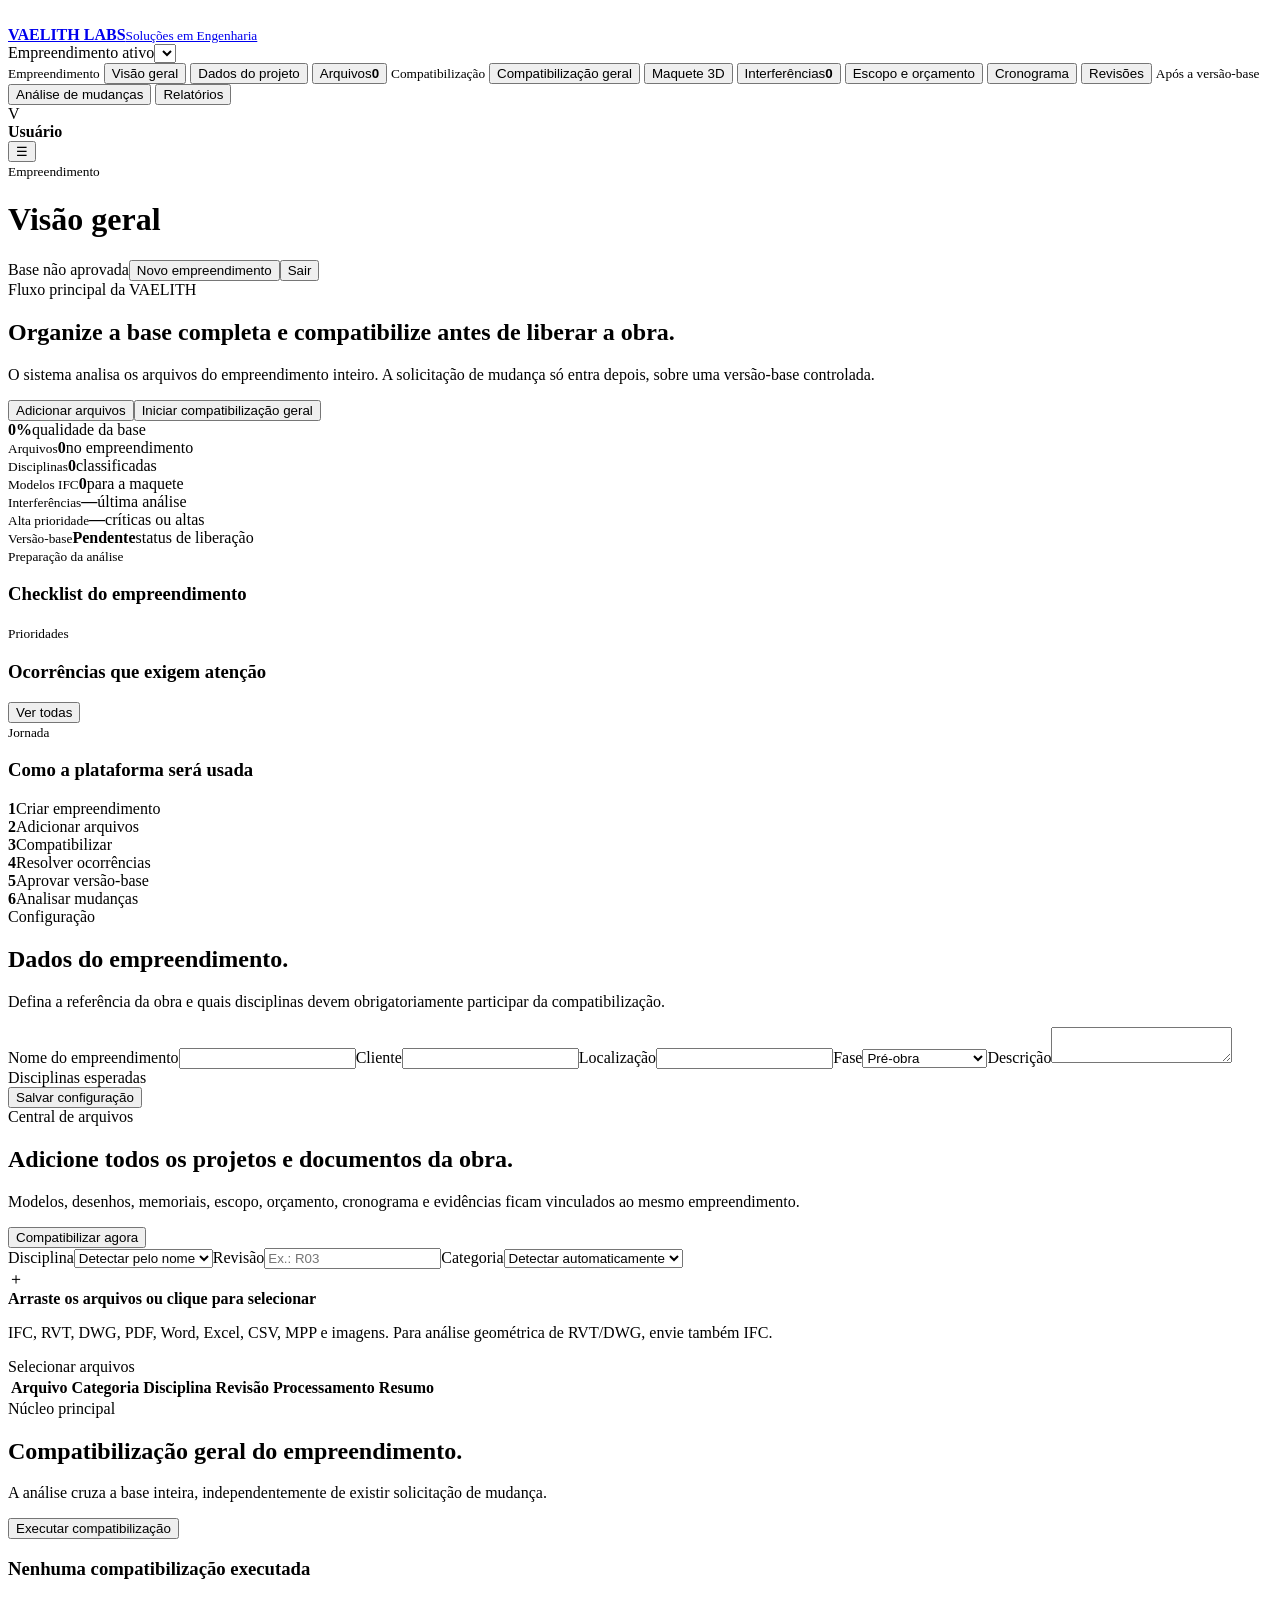
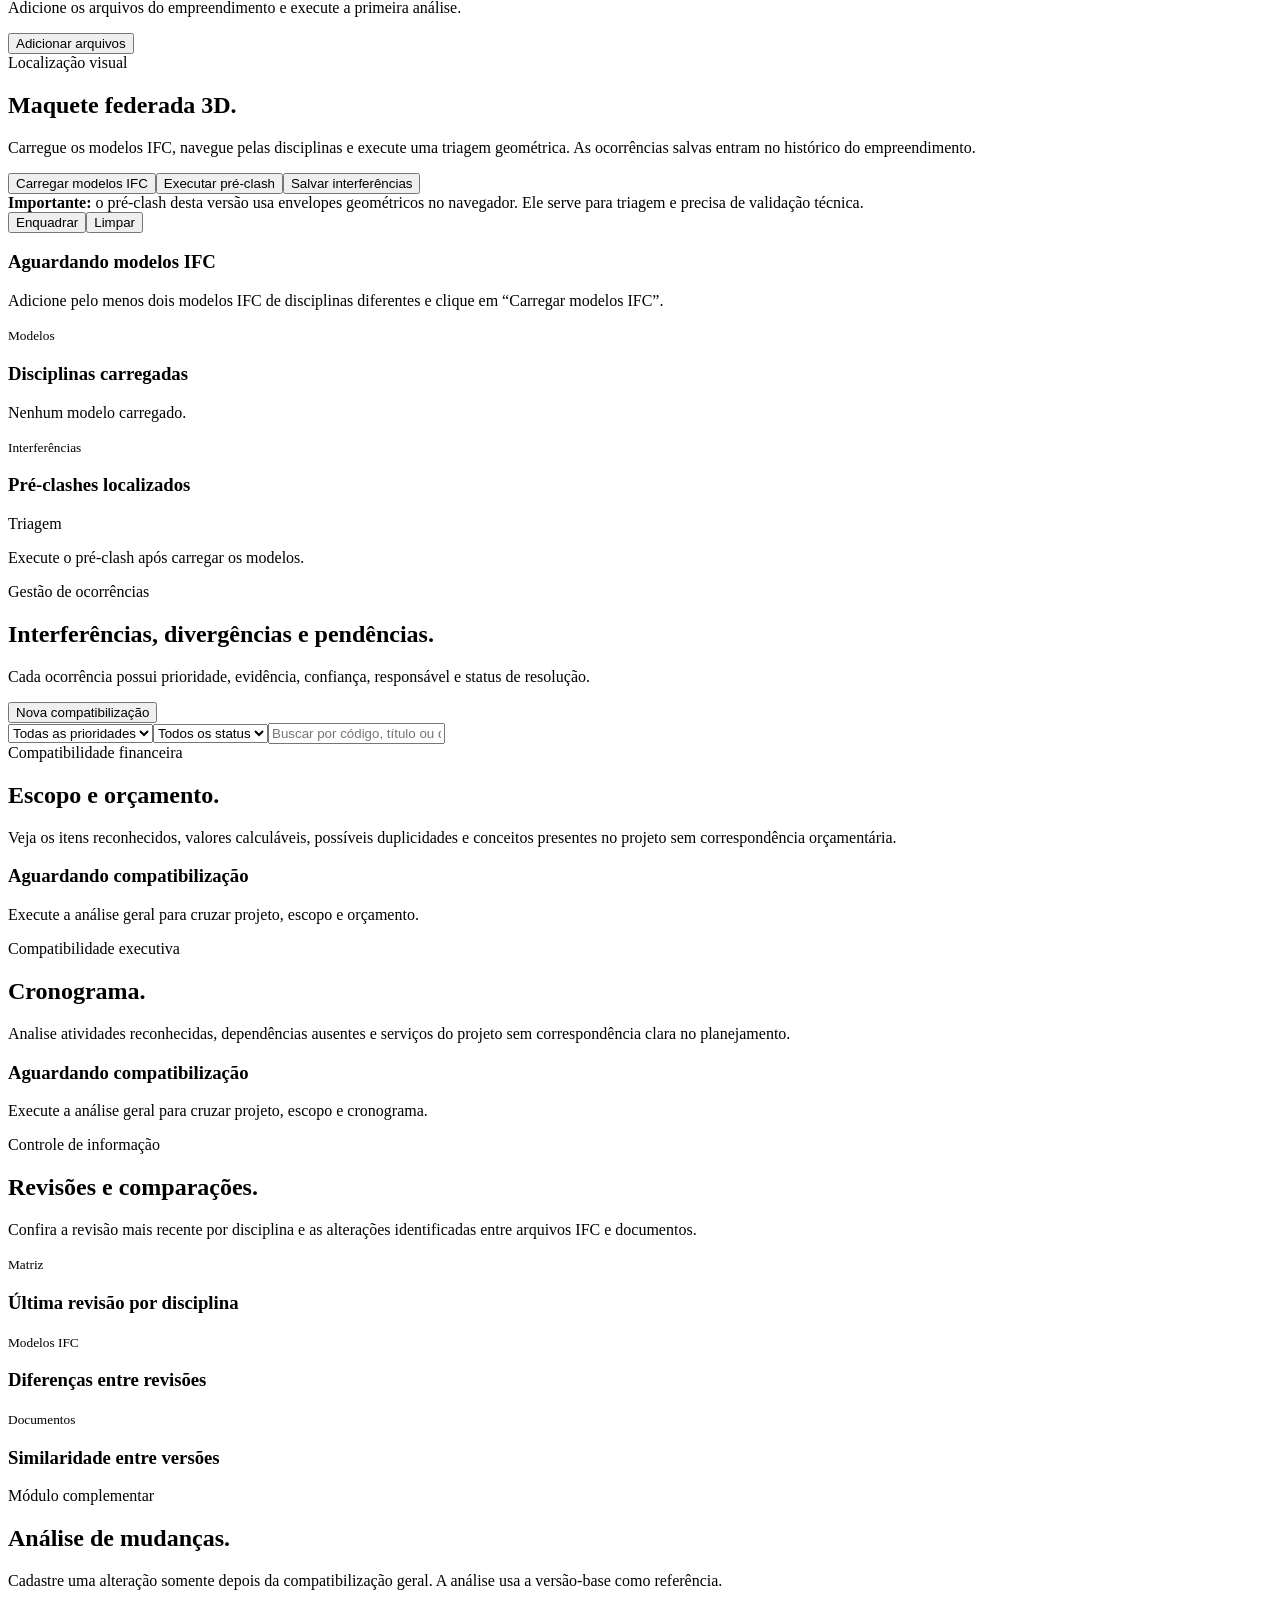
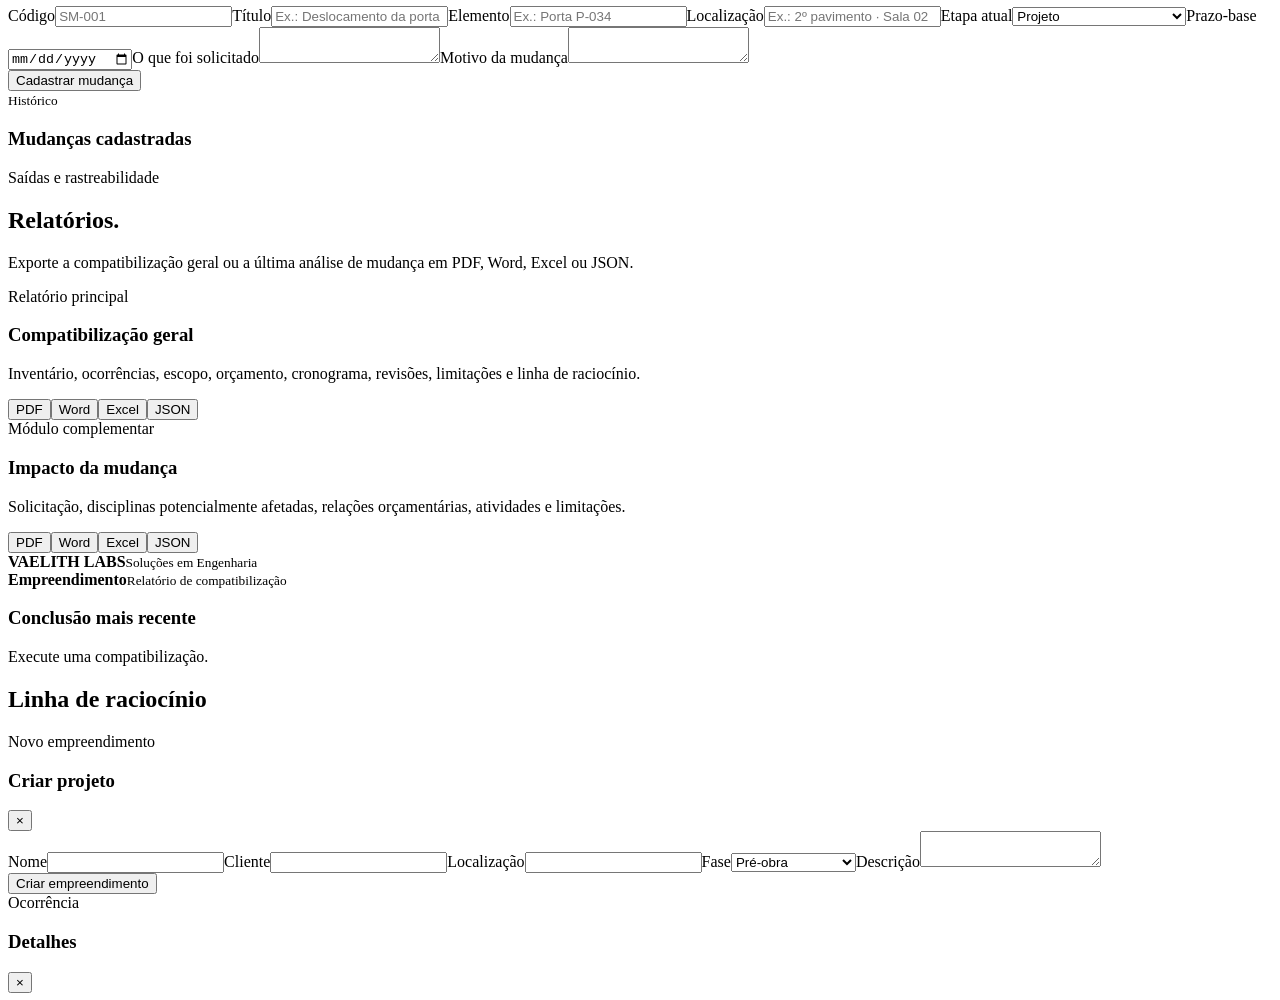
==== app.html @ cc39fa2b "Add files via upload" ====
<!doctype html>
<html lang="pt-BR">
<head>
  <meta charset="utf-8"><meta name="viewport" content="width=device-width,initial-scale=1">
  <title>Plataforma | VAELITH LABS</title>
  <link rel="stylesheet" href="/assets/styles.css">
  <script type="importmap">{"imports":{"three":"https://cdn.jsdelivr.net/npm/three@0.185.1/build/three.module.js"}}</script>
</head>
<body class="app-body">
<div class="app-shell">
  <aside class="sidebar">
    <a class="brand" href="/"><img src="/assets/vaelith-icon-white.png" alt=""><div><strong>VAELITH LABS</strong><small>Soluções em Engenharia</small></div></a>
    <div class="sidebar-project"><label>Empreendimento ativo</label><select id="projectSelect"></select></div>
    <nav class="app-nav" id="appNav">
      <small>Empreendimento</small>
      <button class="active" data-view="dashboard"><span>Visão geral</span></button>
      <button data-view="project"><span>Dados do projeto</span></button>
      <button data-view="files"><span>Arquivos</span><b id="navFilesCount">0</b></button>
      <small>Compatibilização</small>
      <button data-view="compatibility"><span>Compatibilização geral</span></button>
      <button data-view="viewer"><span>Maquete 3D</span></button>
      <button data-view="issues"><span>Interferências</span><b id="navIssuesCount">0</b></button>
      <button data-view="budget"><span>Escopo e orçamento</span></button>
      <button data-view="schedule"><span>Cronograma</span></button>
      <button data-view="revisions"><span>Revisões</span></button>
      <small>Após a versão-base</small>
      <button data-view="changes"><span>Análise de mudanças</span></button>
      <button data-view="reports"><span>Relatórios</span></button>
    </nav>
    <div class="sidebar-bottom"><div class="user-chip"><div class="user-avatar" id="userAvatar">V</div><div><strong id="userName">Usuário</strong><small id="userEmail"></small></div></div></div>
  </aside>

  <main class="app-main">
    <header class="app-topbar"><button class="mobile-menu" id="mobileMenu">☰</button><div><small id="topEyebrow">Empreendimento</small><h1 id="topTitle">Visão geral</h1></div><div class="top-actions"><span class="baseline-chip" id="baselineChip">Base não aprovada</span><button class="button button-ghost button-small" id="newProjectBtn">Novo empreendimento</button><button class="button button-ghost button-small" id="logoutBtn">Sair</button></div></header>

    <section class="view active" data-view-panel="dashboard">
      <div class="dashboard-hero">
        <div><span class="eyebrow">Fluxo principal da VAELITH</span><h2>Organize a base completa e compatibilize antes de liberar a obra.</h2><p>O sistema analisa os arquivos do empreendimento inteiro. A solicitação de mudança só entra depois, sobre uma versão-base controlada.</p><div class="view-actions"><button class="button button-ghost" data-go="files">Adicionar arquivos</button><button class="button button-accent" id="dashboardRunBtn">Iniciar compatibilização geral</button></div></div>
        <div class="readiness-ring"><div><strong id="readinessValue">0%</strong><span>qualidade da base</span></div></div>
      </div>
      <div class="kpi-grid six"><article class="kpi"><small>Arquivos</small><strong id="kpiFiles">0</strong><span>no empreendimento</span></article><article class="kpi"><small>Disciplinas</small><strong id="kpiDisciplines">0</strong><span>classificadas</span></article><article class="kpi"><small>Modelos IFC</small><strong id="kpiIfc">0</strong><span>para a maquete</span></article><article class="kpi"><small>Interferências</small><strong id="kpiIssues">—</strong><span>última análise</span></article><article class="kpi"><small>Alta prioridade</small><strong id="kpiHigh">—</strong><span>críticas ou altas</span></article><article class="kpi"><small>Versão-base</small><strong id="kpiBaseline">Pendente</strong><span>status de liberação</span></article></div>
      <div class="dashboard-grid"><article class="panel"><div class="panel-header"><div><small>Preparação da análise</small><h3>Checklist do empreendimento</h3></div></div><div id="readinessChecklist" class="onboarding"></div></article><article class="panel"><div class="panel-header"><div><small>Prioridades</small><h3>Ocorrências que exigem atenção</h3></div><button class="link-button" data-go="issues">Ver todas</button></div><div id="priorityIssues" class="alert-list"></div></article></div>
      <article class="panel process-panel"><div class="panel-header"><div><small>Jornada</small><h3>Como a plataforma será usada</h3></div></div><div class="process-track"><div class="done"><b>1</b><span>Criar empreendimento</span></div><div id="stepFiles"><b>2</b><span>Adicionar arquivos</span></div><div id="stepCompat"><b>3</b><span>Compatibilizar</span></div><div id="stepResolve"><b>4</b><span>Resolver ocorrências</span></div><div id="stepBaseline"><b>5</b><span>Aprovar versão-base</span></div><div><b>6</b><span>Analisar mudanças</span></div></div></article>
    </section>

    <section class="view" data-view-panel="project">
      <div class="view-header"><div><span class="eyebrow">Configuração</span><h2>Dados do empreendimento.</h2><p>Defina a referência da obra e quais disciplinas devem obrigatoriamente participar da compatibilização.</p></div></div>
      <form class="panel form-grid" id="projectSettingsForm">
        <label class="field"><span>Nome do empreendimento</span><input id="settingsName" required></label><label class="field"><span>Cliente</span><input id="settingsClient"></label><label class="field"><span>Localização</span><input id="settingsLocation"></label><label class="field"><span>Fase</span><select id="settingsPhase"><option>Concepção</option><option>Projeto básico</option><option>Projeto executivo</option><option selected>Pré-obra</option><option>Execução</option></select></label><label class="field wide"><span>Descrição</span><textarea id="settingsDescription"></textarea></label><div class="wide"><span class="field-label">Disciplinas esperadas</span><div class="discipline-checks" id="expectedDisciplines"></div></div><div class="wide form-actions"><button class="button button-accent" type="submit">Salvar configuração</button></div>
      </form>
    </section>

    <section class="view" data-view-panel="files">
      <div class="view-header"><div><span class="eyebrow">Central de arquivos</span><h2>Adicione todos os projetos e documentos da obra.</h2><p>Modelos, desenhos, memoriais, escopo, orçamento, cronograma e evidências ficam vinculados ao mesmo empreendimento.</p></div><div class="view-actions"><button class="button button-accent" id="filesRunBtn">Compatibilizar agora</button></div></div>
      <article class="panel upload-panel"><div class="upload-meta"><label class="field"><span>Disciplina</span><select id="uploadDiscipline"><option value="">Detectar pelo nome</option></select></label><label class="field"><span>Revisão</span><input id="uploadRevision" placeholder="Ex.: R03"></label><label class="field"><span>Categoria</span><select id="uploadCategory"><option value="">Detectar automaticamente</option><option>Modelo BIM</option><option>Desenho ou evidência</option><option>Escopo e memorial</option><option>Orçamento</option><option>Cronograma</option><option>Planilha técnica</option><option>Documento</option></select></label></div><label class="upload-zone" id="uploadZone"><input id="fileInput" type="file" multiple hidden accept=".ifc,.rvt,.dwg,.pdf,.doc,.docx,.xls,.xlsx,.xlsm,.csv,.mpp,.jpg,.jpeg,.png,.webp,.tif,.tiff,.json"><div class="upload-icon">＋</div><strong>Arraste os arquivos ou clique para selecionar</strong><p>IFC, RVT, DWG, PDF, Word, Excel, CSV, MPP e imagens. Para análise geométrica de RVT/DWG, envie também IFC.</p><span class="button button-accent">Selecionar arquivos</span></label><div class="viewer-status" id="uploadStatus"></div></article>
      <div class="file-summary" id="fileSummary"></div>
      <div class="file-table-wrap"><table class="data-table"><thead><tr><th>Arquivo</th><th>Categoria</th><th>Disciplina</th><th>Revisão</th><th>Processamento</th><th>Resumo</th><th></th></tr></thead><tbody id="fileRows"></tbody></table></div>
    </section>

    <section class="view" data-view-panel="compatibility">
      <div class="view-header"><div><span class="eyebrow">Núcleo principal</span><h2>Compatibilização geral do empreendimento.</h2><p>A análise cruza a base inteira, independentemente de existir solicitação de mudança.</p></div><div class="view-actions"><button class="button button-accent" id="runCompatibilityBtn">Executar compatibilização</button></div></div>
      <div id="compatibilityContent" class="analysis-empty"><h3>Nenhuma compatibilização executada</h3><p>Adicione os arquivos do empreendimento e execute a primeira análise.</p><button class="button button-accent" data-go="files">Adicionar arquivos</button></div>
    </section>

    <section class="view" data-view-panel="viewer">
      <div class="view-header"><div><span class="eyebrow">Localização visual</span><h2>Maquete federada 3D.</h2><p>Carregue os modelos IFC, navegue pelas disciplinas e execute uma triagem geométrica. As ocorrências salvas entram no histórico do empreendimento.</p></div><div class="view-actions"><button class="button button-ghost" id="loadIfcBtn">Carregar modelos IFC</button><button class="button button-accent" id="runClashBtn">Executar pré-clash</button><button class="button button-ghost" id="saveClashesBtn">Salvar interferências</button></div></div>
      <div class="viewer-note"><strong>Importante:</strong> o pré-clash desta versão usa envelopes geométricos no navegador. Ele serve para triagem e precisa de validação técnica.</div>
      <div class="viewer-layout"><div class="viewer-canvas" id="viewerCanvas"><div class="viewer-toolbar"><button id="fitViewBtn">Enquadrar</button><button id="resetViewBtn">Limpar</button></div><div class="viewer-placeholder" id="viewerPlaceholder"><div><h3>Aguardando modelos IFC</h3><p>Adicione pelo menos dois modelos IFC de disciplinas diferentes e clique em “Carregar modelos IFC”.</p></div></div></div><aside class="viewer-side"><article class="panel"><div class="panel-header"><div><small>Modelos</small><h3>Disciplinas carregadas</h3></div></div><div class="model-list" id="modelList"><p class="muted">Nenhum modelo carregado.</p></div><div class="viewer-status" id="viewerStatus"></div></article><article class="panel"><div class="panel-header"><div><small>Interferências</small><h3>Pré-clashes localizados</h3></div><span class="status warning">Triagem</span></div><div class="clash-list" id="clashList"><p class="muted">Execute o pré-clash após carregar os modelos.</p></div></article></aside></div>
    </section>

    <section class="view" data-view-panel="issues">
      <div class="view-header"><div><span class="eyebrow">Gestão de ocorrências</span><h2>Interferências, divergências e pendências.</h2><p>Cada ocorrência possui prioridade, evidência, confiança, responsável e status de resolução.</p></div><div class="view-actions"><button class="button button-accent" data-go="compatibility">Nova compatibilização</button></div></div>
      <article class="panel filters"><select id="issueSeverityFilter"><option value="">Todas as prioridades</option><option value="critical">Crítica</option><option value="high">Alta</option><option value="warning">Média</option><option value="info">Informativa</option></select><select id="issueStatusFilter"><option value="">Todos os status</option><option>Aberta</option><option>Em tratamento</option><option>Resolvida</option><option>Descartada</option></select><input id="issueSearch" placeholder="Buscar por código, título ou disciplina"></article>
      <div id="issuesTable"></div>
    </section>

    <section class="view" data-view-panel="budget"><div class="view-header"><div><span class="eyebrow">Compatibilidade financeira</span><h2>Escopo e orçamento.</h2><p>Veja os itens reconhecidos, valores calculáveis, possíveis duplicidades e conceitos presentes no projeto sem correspondência orçamentária.</p></div></div><div id="budgetContent" class="analysis-empty"><h3>Aguardando compatibilização</h3><p>Execute a análise geral para cruzar projeto, escopo e orçamento.</p></div></section>

    <section class="view" data-view-panel="schedule"><div class="view-header"><div><span class="eyebrow">Compatibilidade executiva</span><h2>Cronograma.</h2><p>Analise atividades reconhecidas, dependências ausentes e serviços do projeto sem correspondência clara no planejamento.</p></div></div><div id="scheduleContent" class="analysis-empty"><h3>Aguardando compatibilização</h3><p>Execute a análise geral para cruzar projeto, escopo e cronograma.</p></div></section>

    <section class="view" data-view-panel="revisions"><div class="view-header"><div><span class="eyebrow">Controle de informação</span><h2>Revisões e comparações.</h2><p>Confira a revisão mais recente por disciplina e as alterações identificadas entre arquivos IFC e documentos.</p></div></div><div class="analysis-grid"><article class="panel"><div class="panel-header"><div><small>Matriz</small><h3>Última revisão por disciplina</h3></div></div><div id="revisionMatrix"></div></article><article class="panel"><div class="panel-header"><div><small>Modelos IFC</small><h3>Diferenças entre revisões</h3></div></div><div id="ifcComparisons"></div></article><article class="panel"><div class="panel-header"><div><small>Documentos</small><h3>Similaridade entre versões</h3></div></div><div id="textComparisons"></div></article></div></section>

    <section class="view" data-view-panel="changes">
      <div class="view-header"><div><span class="eyebrow">Módulo complementar</span><h2>Análise de mudanças.</h2><p>Cadastre uma alteração somente depois da compatibilização geral. A análise usa a versão-base como referência.</p></div><div class="baseline-message" id="changeBaselineStatus"></div></div>
      <div class="change-layout"><form class="panel form-grid" id="changeForm"><label class="field"><span>Código</span><input id="changeCode" placeholder="SM-001"></label><label class="field"><span>Título</span><input id="changeTitle" required placeholder="Ex.: Deslocamento da porta da sala 02"></label><label class="field"><span>Elemento</span><input id="changeElement" placeholder="Ex.: Porta P-034"></label><label class="field"><span>Localização</span><input id="changeLocation" placeholder="Ex.: 2º pavimento · Sala 02"></label><label class="field"><span>Etapa atual</span><select id="changeStage"><option>Projeto</option><option>Contratação</option><option>Execução não iniciada</option><option>Execução em andamento</option><option>Serviço já executado</option></select></label><label class="field"><span>Prazo-base</span><input id="changeDeadline" type="date"></label><label class="field wide"><span>O que foi solicitado</span><textarea id="changeRequest" required></textarea></label><label class="field wide"><span>Motivo da mudança</span><textarea id="changeReason"></textarea></label><div class="wide form-actions"><button class="button button-accent" type="submit">Cadastrar mudança</button></div></form><article class="panel"><div class="panel-header"><div><small>Histórico</small><h3>Mudanças cadastradas</h3></div></div><div id="changeList" class="change-list"></div></article></div>
      <div id="changeAnalysisContent"></div>
    </section>

    <section class="view" data-view-panel="reports"><div class="view-header"><div><span class="eyebrow">Saídas e rastreabilidade</span><h2>Relatórios.</h2><p>Exporte a compatibilização geral ou a última análise de mudança em PDF, Word, Excel ou JSON.</p></div></div><div class="report-cards"><article class="panel"><span class="eyebrow">Relatório principal</span><h3>Compatibilização geral</h3><p>Inventário, ocorrências, escopo, orçamento, cronograma, revisões, limitações e linha de raciocínio.</p><div class="export-row"><button data-export-mode="compatibility" data-export="pdf" class="button button-accent">PDF</button><button data-export-mode="compatibility" data-export="docx" class="button button-ghost">Word</button><button data-export-mode="compatibility" data-export="xlsx" class="button button-ghost">Excel</button><button data-export-mode="compatibility" data-export="json" class="button button-ghost">JSON</button></div></article><article class="panel"><span class="eyebrow">Módulo complementar</span><h3>Impacto da mudança</h3><p>Solicitação, disciplinas potencialmente afetadas, relações orçamentárias, atividades e limitações.</p><div class="export-row"><button data-export-mode="change" data-export="pdf" class="button button-accent">PDF</button><button data-export-mode="change" data-export="docx" class="button button-ghost">Word</button><button data-export-mode="change" data-export="xlsx" class="button button-ghost">Excel</button><button data-export-mode="change" data-export="json" class="button button-ghost">JSON</button></div></article></div><article class="report-sheet"><div class="report-brand"><div><strong>VAELITH LABS</strong><small>Soluções em Engenharia</small></div><div><strong id="reportProject">Empreendimento</strong><small>Relatório de compatibilização</small></div></div><h1>Conclusão mais recente</h1><p id="reportConclusion">Execute uma compatibilização.</p><h2>Linha de raciocínio</h2><div id="reportTrace"></div></article></section>
  </main>
</div>

<div class="modal-backdrop hidden" id="projectModal"><div class="modal large"><div class="modal-header"><div><span class="eyebrow">Novo empreendimento</span><h3>Criar projeto</h3></div><button class="modal-close" data-close-modal>×</button></div><form id="projectForm" class="form-grid"><label class="field"><span>Nome</span><input id="projectName" required></label><label class="field"><span>Cliente</span><input id="projectClient"></label><label class="field"><span>Localização</span><input id="projectLocation"></label><label class="field"><span>Fase</span><select id="projectPhase"><option>Concepção</option><option>Projeto básico</option><option>Projeto executivo</option><option selected>Pré-obra</option><option>Execução</option></select></label><label class="field wide"><span>Descrição</span><textarea id="projectDescription"></textarea></label><div class="wide form-actions"><button class="button button-accent" type="submit">Criar empreendimento</button></div></form></div></div>

<div class="modal-backdrop hidden" id="issueModal"><div class="modal large"><div class="modal-header"><div><span class="eyebrow" id="issueModalCode">Ocorrência</span><h3 id="issueModalTitle">Detalhes</h3></div><button class="modal-close" data-close-issue>×</button></div><div id="issueModalBody"></div></div></div>
<div class="toast hidden" id="toast"></div>
<script src="/assets/app.js"></script><script type="module" src="/assets/ifc-viewer.js"></script>
</body></html>
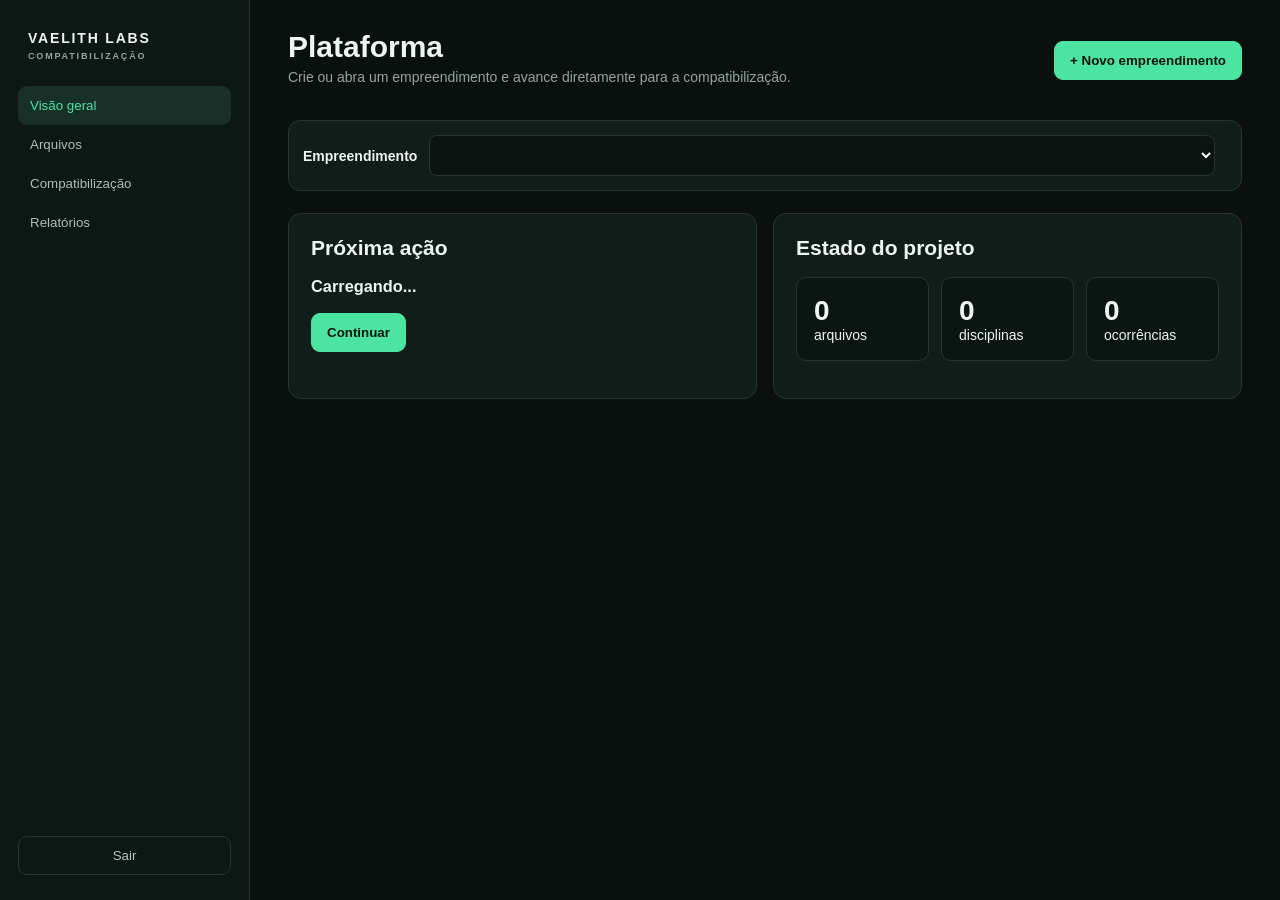
==== commit 5807b5a6: "feat: publish VAELITH v6 production beta" ====
--- a/app.html
+++ b/app.html
@@ -1,98 +1,15 @@
-<!doctype html>
-<html lang="pt-BR">
-<head>
-  <meta charset="utf-8"><meta name="viewport" content="width=device-width,initial-scale=1">
-  <title>Plataforma | VAELITH LABS</title>
-  <link rel="stylesheet" href="/assets/styles.css">
-  <script type="importmap">{"imports":{"three":"https://cdn.jsdelivr.net/npm/three@0.185.1/build/three.module.js"}}</script>
-</head>
-<body class="app-body">
-<div class="app-shell">
-  <aside class="sidebar">
-    <a class="brand" href="/"><img src="/assets/vaelith-icon-white.png" alt=""><div><strong>VAELITH LABS</strong><small>Soluções em Engenharia</small></div></a>
-    <div class="sidebar-project"><label>Empreendimento ativo</label><select id="projectSelect"></select></div>
-    <nav class="app-nav" id="appNav">
-      <small>Empreendimento</small>
-      <button class="active" data-view="dashboard"><span>Visão geral</span></button>
-      <button data-view="project"><span>Dados do projeto</span></button>
-      <button data-view="files"><span>Arquivos</span><b id="navFilesCount">0</b></button>
-      <small>Compatibilização</small>
-      <button data-view="compatibility"><span>Compatibilização geral</span></button>
-      <button data-view="viewer"><span>Maquete 3D</span></button>
-      <button data-view="issues"><span>Interferências</span><b id="navIssuesCount">0</b></button>
-      <button data-view="budget"><span>Escopo e orçamento</span></button>
-      <button data-view="schedule"><span>Cronograma</span></button>
-      <button data-view="revisions"><span>Revisões</span></button>
-      <small>Após a versão-base</small>
-      <button data-view="changes"><span>Análise de mudanças</span></button>
-      <button data-view="reports"><span>Relatórios</span></button>
-    </nav>
-    <div class="sidebar-bottom"><div class="user-chip"><div class="user-avatar" id="userAvatar">V</div><div><strong id="userName">Usuário</strong><small id="userEmail"></small></div></div></div>
-  </aside>
-
-  <main class="app-main">
-    <header class="app-topbar"><button class="mobile-menu" id="mobileMenu">☰</button><div><small id="topEyebrow">Empreendimento</small><h1 id="topTitle">Visão geral</h1></div><div class="top-actions"><span class="baseline-chip" id="baselineChip">Base não aprovada</span><button class="button button-ghost button-small" id="newProjectBtn">Novo empreendimento</button><button class="button button-ghost button-small" id="logoutBtn">Sair</button></div></header>
-
-    <section class="view active" data-view-panel="dashboard">
-      <div class="dashboard-hero">
-        <div><span class="eyebrow">Fluxo principal da VAELITH</span><h2>Organize a base completa e compatibilize antes de liberar a obra.</h2><p>O sistema analisa os arquivos do empreendimento inteiro. A solicitação de mudança só entra depois, sobre uma versão-base controlada.</p><div class="view-actions"><button class="button button-ghost" data-go="files">Adicionar arquivos</button><button class="button button-accent" id="dashboardRunBtn">Iniciar compatibilização geral</button></div></div>
-        <div class="readiness-ring"><div><strong id="readinessValue">0%</strong><span>qualidade da base</span></div></div>
-      </div>
-      <div class="kpi-grid six"><article class="kpi"><small>Arquivos</small><strong id="kpiFiles">0</strong><span>no empreendimento</span></article><article class="kpi"><small>Disciplinas</small><strong id="kpiDisciplines">0</strong><span>classificadas</span></article><article class="kpi"><small>Modelos IFC</small><strong id="kpiIfc">0</strong><span>para a maquete</span></article><article class="kpi"><small>Interferências</small><strong id="kpiIssues">—</strong><span>última análise</span></article><article class="kpi"><small>Alta prioridade</small><strong id="kpiHigh">—</strong><span>críticas ou altas</span></article><article class="kpi"><small>Versão-base</small><strong id="kpiBaseline">Pendente</strong><span>status de liberação</span></article></div>
-      <div class="dashboard-grid"><article class="panel"><div class="panel-header"><div><small>Preparação da análise</small><h3>Checklist do empreendimento</h3></div></div><div id="readinessChecklist" class="onboarding"></div></article><article class="panel"><div class="panel-header"><div><small>Prioridades</small><h3>Ocorrências que exigem atenção</h3></div><button class="link-button" data-go="issues">Ver todas</button></div><div id="priorityIssues" class="alert-list"></div></article></div>
-      <article class="panel process-panel"><div class="panel-header"><div><small>Jornada</small><h3>Como a plataforma será usada</h3></div></div><div class="process-track"><div class="done"><b>1</b><span>Criar empreendimento</span></div><div id="stepFiles"><b>2</b><span>Adicionar arquivos</span></div><div id="stepCompat"><b>3</b><span>Compatibilizar</span></div><div id="stepResolve"><b>4</b><span>Resolver ocorrências</span></div><div id="stepBaseline"><b>5</b><span>Aprovar versão-base</span></div><div><b>6</b><span>Analisar mudanças</span></div></div></article>
-    </section>
-
-    <section class="view" data-view-panel="project">
-      <div class="view-header"><div><span class="eyebrow">Configuração</span><h2>Dados do empreendimento.</h2><p>Defina a referência da obra e quais disciplinas devem obrigatoriamente participar da compatibilização.</p></div></div>
-      <form class="panel form-grid" id="projectSettingsForm">
-        <label class="field"><span>Nome do empreendimento</span><input id="settingsName" required></label><label class="field"><span>Cliente</span><input id="settingsClient"></label><label class="field"><span>Localização</span><input id="settingsLocation"></label><label class="field"><span>Fase</span><select id="settingsPhase"><option>Concepção</option><option>Projeto básico</option><option>Projeto executivo</option><option selected>Pré-obra</option><option>Execução</option></select></label><label class="field wide"><span>Descrição</span><textarea id="settingsDescription"></textarea></label><div class="wide"><span class="field-label">Disciplinas esperadas</span><div class="discipline-checks" id="expectedDisciplines"></div></div><div class="wide form-actions"><button class="button button-accent" type="submit">Salvar configuração</button></div>
-      </form>
-    </section>
-
-    <section class="view" data-view-panel="files">
-      <div class="view-header"><div><span class="eyebrow">Central de arquivos</span><h2>Adicione todos os projetos e documentos da obra.</h2><p>Modelos, desenhos, memoriais, escopo, orçamento, cronograma e evidências ficam vinculados ao mesmo empreendimento.</p></div><div class="view-actions"><button class="button button-accent" id="filesRunBtn">Compatibilizar agora</button></div></div>
-      <article class="panel upload-panel"><div class="upload-meta"><label class="field"><span>Disciplina</span><select id="uploadDiscipline"><option value="">Detectar pelo nome</option></select></label><label class="field"><span>Revisão</span><input id="uploadRevision" placeholder="Ex.: R03"></label><label class="field"><span>Categoria</span><select id="uploadCategory"><option value="">Detectar automaticamente</option><option>Modelo BIM</option><option>Desenho ou evidência</option><option>Escopo e memorial</option><option>Orçamento</option><option>Cronograma</option><option>Planilha técnica</option><option>Documento</option></select></label></div><label class="upload-zone" id="uploadZone"><input id="fileInput" type="file" multiple hidden accept=".ifc,.rvt,.dwg,.pdf,.doc,.docx,.xls,.xlsx,.xlsm,.csv,.mpp,.jpg,.jpeg,.png,.webp,.tif,.tiff,.json"><div class="upload-icon">＋</div><strong>Arraste os arquivos ou clique para selecionar</strong><p>IFC, RVT, DWG, PDF, Word, Excel, CSV, MPP e imagens. Para análise geométrica de RVT/DWG, envie também IFC.</p><span class="button button-accent">Selecionar arquivos</span></label><div class="viewer-status" id="uploadStatus"></div></article>
-      <div class="file-summary" id="fileSummary"></div>
-      <div class="file-table-wrap"><table class="data-table"><thead><tr><th>Arquivo</th><th>Categoria</th><th>Disciplina</th><th>Revisão</th><th>Processamento</th><th>Resumo</th><th></th></tr></thead><tbody id="fileRows"></tbody></table></div>
-    </section>
-
-    <section class="view" data-view-panel="compatibility">
-      <div class="view-header"><div><span class="eyebrow">Núcleo principal</span><h2>Compatibilização geral do empreendimento.</h2><p>A análise cruza a base inteira, independentemente de existir solicitação de mudança.</p></div><div class="view-actions"><button class="button button-accent" id="runCompatibilityBtn">Executar compatibilização</button></div></div>
-      <div id="compatibilityContent" class="analysis-empty"><h3>Nenhuma compatibilização executada</h3><p>Adicione os arquivos do empreendimento e execute a primeira análise.</p><button class="button button-accent" data-go="files">Adicionar arquivos</button></div>
-    </section>
-
-    <section class="view" data-view-panel="viewer">
-      <div class="view-header"><div><span class="eyebrow">Localização visual</span><h2>Maquete federada 3D.</h2><p>Carregue os modelos IFC, navegue pelas disciplinas e execute uma triagem geométrica. As ocorrências salvas entram no histórico do empreendimento.</p></div><div class="view-actions"><button class="button button-ghost" id="loadIfcBtn">Carregar modelos IFC</button><button class="button button-accent" id="runClashBtn">Executar pré-clash</button><button class="button button-ghost" id="saveClashesBtn">Salvar interferências</button></div></div>
-      <div class="viewer-note"><strong>Importante:</strong> o pré-clash desta versão usa envelopes geométricos no navegador. Ele serve para triagem e precisa de validação técnica.</div>
-      <div class="viewer-layout"><div class="viewer-canvas" id="viewerCanvas"><div class="viewer-toolbar"><button id="fitViewBtn">Enquadrar</button><button id="resetViewBtn">Limpar</button></div><div class="viewer-placeholder" id="viewerPlaceholder"><div><h3>Aguardando modelos IFC</h3><p>Adicione pelo menos dois modelos IFC de disciplinas diferentes e clique em “Carregar modelos IFC”.</p></div></div></div><aside class="viewer-side"><article class="panel"><div class="panel-header"><div><small>Modelos</small><h3>Disciplinas carregadas</h3></div></div><div class="model-list" id="modelList"><p class="muted">Nenhum modelo carregado.</p></div><div class="viewer-status" id="viewerStatus"></div></article><article class="panel"><div class="panel-header"><div><small>Interferências</small><h3>Pré-clashes localizados</h3></div><span class="status warning">Triagem</span></div><div class="clash-list" id="clashList"><p class="muted">Execute o pré-clash após carregar os modelos.</p></div></article></aside></div>
-    </section>
-
-    <section class="view" data-view-panel="issues">
-      <div class="view-header"><div><span class="eyebrow">Gestão de ocorrências</span><h2>Interferências, divergências e pendências.</h2><p>Cada ocorrência possui prioridade, evidência, confiança, responsável e status de resolução.</p></div><div class="view-actions"><button class="button button-accent" data-go="compatibility">Nova compatibilização</button></div></div>
-      <article class="panel filters"><select id="issueSeverityFilter"><option value="">Todas as prioridades</option><option value="critical">Crítica</option><option value="high">Alta</option><option value="warning">Média</option><option value="info">Informativa</option></select><select id="issueStatusFilter"><option value="">Todos os status</option><option>Aberta</option><option>Em tratamento</option><option>Resolvida</option><option>Descartada</option></select><input id="issueSearch" placeholder="Buscar por código, título ou disciplina"></article>
-      <div id="issuesTable"></div>
-    </section>
-
-    <section class="view" data-view-panel="budget"><div class="view-header"><div><span class="eyebrow">Compatibilidade financeira</span><h2>Escopo e orçamento.</h2><p>Veja os itens reconhecidos, valores calculáveis, possíveis duplicidades e conceitos presentes no projeto sem correspondência orçamentária.</p></div></div><div id="budgetContent" class="analysis-empty"><h3>Aguardando compatibilização</h3><p>Execute a análise geral para cruzar projeto, escopo e orçamento.</p></div></section>
-
-    <section class="view" data-view-panel="schedule"><div class="view-header"><div><span class="eyebrow">Compatibilidade executiva</span><h2>Cronograma.</h2><p>Analise atividades reconhecidas, dependências ausentes e serviços do projeto sem correspondência clara no planejamento.</p></div></div><div id="scheduleContent" class="analysis-empty"><h3>Aguardando compatibilização</h3><p>Execute a análise geral para cruzar projeto, escopo e cronograma.</p></div></section>
-
-    <section class="view" data-view-panel="revisions"><div class="view-header"><div><span class="eyebrow">Controle de informação</span><h2>Revisões e comparações.</h2><p>Confira a revisão mais recente por disciplina e as alterações identificadas entre arquivos IFC e documentos.</p></div></div><div class="analysis-grid"><article class="panel"><div class="panel-header"><div><small>Matriz</small><h3>Última revisão por disciplina</h3></div></div><div id="revisionMatrix"></div></article><article class="panel"><div class="panel-header"><div><small>Modelos IFC</small><h3>Diferenças entre revisões</h3></div></div><div id="ifcComparisons"></div></article><article class="panel"><div class="panel-header"><div><small>Documentos</small><h3>Similaridade entre versões</h3></div></div><div id="textComparisons"></div></article></div></section>
-
-    <section class="view" data-view-panel="changes">
-      <div class="view-header"><div><span class="eyebrow">Módulo complementar</span><h2>Análise de mudanças.</h2><p>Cadastre uma alteração somente depois da compatibilização geral. A análise usa a versão-base como referência.</p></div><div class="baseline-message" id="changeBaselineStatus"></div></div>
-      <div class="change-layout"><form class="panel form-grid" id="changeForm"><label class="field"><span>Código</span><input id="changeCode" placeholder="SM-001"></label><label class="field"><span>Título</span><input id="changeTitle" required placeholder="Ex.: Deslocamento da porta da sala 02"></label><label class="field"><span>Elemento</span><input id="changeElement" placeholder="Ex.: Porta P-034"></label><label class="field"><span>Localização</span><input id="changeLocation" placeholder="Ex.: 2º pavimento · Sala 02"></label><label class="field"><span>Etapa atual</span><select id="changeStage"><option>Projeto</option><option>Contratação</option><option>Execução não iniciada</option><option>Execução em andamento</option><option>Serviço já executado</option></select></label><label class="field"><span>Prazo-base</span><input id="changeDeadline" type="date"></label><label class="field wide"><span>O que foi solicitado</span><textarea id="changeRequest" required></textarea></label><label class="field wide"><span>Motivo da mudança</span><textarea id="changeReason"></textarea></label><div class="wide form-actions"><button class="button button-accent" type="submit">Cadastrar mudança</button></div></form><article class="panel"><div class="panel-header"><div><small>Histórico</small><h3>Mudanças cadastradas</h3></div></div><div id="changeList" class="change-list"></div></article></div>
-      <div id="changeAnalysisContent"></div>
-    </section>
-
-    <section class="view" data-view-panel="reports"><div class="view-header"><div><span class="eyebrow">Saídas e rastreabilidade</span><h2>Relatórios.</h2><p>Exporte a compatibilização geral ou a última análise de mudança em PDF, Word, Excel ou JSON.</p></div></div><div class="report-cards"><article class="panel"><span class="eyebrow">Relatório principal</span><h3>Compatibilização geral</h3><p>Inventário, ocorrências, escopo, orçamento, cronograma, revisões, limitações e linha de raciocínio.</p><div class="export-row"><button data-export-mode="compatibility" data-export="pdf" class="button button-accent">PDF</button><button data-export-mode="compatibility" data-export="docx" class="button button-ghost">Word</button><button data-export-mode="compatibility" data-export="xlsx" class="button button-ghost">Excel</button><button data-export-mode="compatibility" data-export="json" class="button button-ghost">JSON</button></div></article><article class="panel"><span class="eyebrow">Módulo complementar</span><h3>Impacto da mudança</h3><p>Solicitação, disciplinas potencialmente afetadas, relações orçamentárias, atividades e limitações.</p><div class="export-row"><button data-export-mode="change" data-export="pdf" class="button button-accent">PDF</button><button data-export-mode="change" data-export="docx" class="button button-ghost">Word</button><button data-export-mode="change" data-export="xlsx" class="button button-ghost">Excel</button><button data-export-mode="change" data-export="json" class="button button-ghost">JSON</button></div></article></div><article class="report-sheet"><div class="report-brand"><div><strong>VAELITH LABS</strong><small>Soluções em Engenharia</small></div><div><strong id="reportProject">Empreendimento</strong><small>Relatório de compatibilização</small></div></div><h1>Conclusão mais recente</h1><p id="reportConclusion">Execute uma compatibilização.</p><h2>Linha de raciocínio</h2><div id="reportTrace"></div></article></section>
-  </main>
-</div>
-
-<div class="modal-backdrop hidden" id="projectModal"><div class="modal large"><div class="modal-header"><div><span class="eyebrow">Novo empreendimento</span><h3>Criar projeto</h3></div><button class="modal-close" data-close-modal>×</button></div><form id="projectForm" class="form-grid"><label class="field"><span>Nome</span><input id="projectName" required></label><label class="field"><span>Cliente</span><input id="projectClient"></label><label class="field"><span>Localização</span><input id="projectLocation"></label><label class="field"><span>Fase</span><select id="projectPhase"><option>Concepção</option><option>Projeto básico</option><option>Projeto executivo</option><option selected>Pré-obra</option><option>Execução</option></select></label><label class="field wide"><span>Descrição</span><textarea id="projectDescription"></textarea></label><div class="wide form-actions"><button class="button button-accent" type="submit">Criar empreendimento</button></div></form></div></div>
-
-<div class="modal-backdrop hidden" id="issueModal"><div class="modal large"><div class="modal-header"><div><span class="eyebrow" id="issueModalCode">Ocorrência</span><h3 id="issueModalTitle">Detalhes</h3></div><button class="modal-close" data-close-issue>×</button></div><div id="issueModalBody"></div></div></div>
-<div class="toast hidden" id="toast"></div>
-<script src="/assets/app.js"></script><script type="module" src="/assets/ifc-viewer.js"></script>
-</body></html>
+<!doctype html><html lang="pt-BR"><head><meta charset="utf-8"><meta name="viewport" content="width=device-width,initial-scale=1"><title>Plataforma | VAELITH LABS</title><style>
+:root{--bg:#09100e;--side:#0d1713;--panel:#111d18;--line:#26362f;--text:#eef5f1;--muted:#93a59d;--green:#4be5a1;--red:#ff7777;--amber:#ffc56b}*{box-sizing:border-box}body{margin:0;background:var(--bg);color:var(--text);font:14px Inter,Arial}.shell{display:grid;grid-template-columns:250px 1fr;min-height:100vh}.side{background:var(--side);border-right:1px solid var(--line);padding:25px 18px;display:flex;flex-direction:column}.brand{font-weight:850;letter-spacing:.13em;padding:5px 10px 25px}.brand small{display:block;color:var(--muted);font-size:9px;margin-top:5px}.nav button{display:block;width:100%;text-align:left;color:#aebdb7;background:none;border:0;border-radius:9px;padding:12px;cursor:pointer}.nav button.active,.nav button:hover{background:#183027;color:var(--green)}.logout{margin-top:auto;border:1px solid var(--line);background:none;color:#b7c4bf;padding:11px;border-radius:9px;cursor:pointer}.main{padding:30px 38px}.top{display:flex;justify-content:space-between;align-items:center;margin-bottom:30px}.top h1{font-size:30px;margin:0}.top p{color:var(--muted);margin:5px 0}.button{border:1px solid var(--line);background:#15231e;color:white;padding:11px 15px;border-radius:9px;font-weight:750;cursor:pointer}.primary{background:var(--green);color:#06130e;border-color:var(--green)}.projectbar{display:flex;gap:12px;align-items:center;background:var(--panel);border:1px solid var(--line);border-radius:12px;padding:14px;margin-bottom:22px}.projectbar select{flex:1;background:#0b1411;color:white;border:1px solid var(--line);border-radius:8px;padding:11px}.panel{display:none}.panel.active{display:block}.grid{display:grid;grid-template-columns:1fr 1fr;gap:16px}.card{background:var(--panel);border:1px solid var(--line);border-radius:13px;padding:22px}.card h2,.card h3{margin-top:0}.muted{color:var(--muted)}.upload{border:1px dashed #3b5c4f;border-radius:12px;text-align:center;padding:40px 20px;background:#0d1713}.upload input{margin:15px}.table{width:100%;border-collapse:collapse}.table th,.table td{text-align:left;padding:12px;border-bottom:1px solid var(--line)}.table th{color:var(--muted);font-size:11px;text-transform:uppercase}.metrics{display:grid;grid-template-columns:repeat(3,1fr);gap:12px;margin:15px 0}.metric{background:#0b1511;border:1px solid var(--line);border-radius:10px;padding:17px}.metric strong{display:block;font-size:28px}.finding{border-left:3px solid var(--amber);background:#0d1713;padding:15px;margin:10px 0;border-radius:6px}.finding.high{border-color:var(--red)}.finding b{display:block;margin-bottom:5px}.modal{position:fixed;inset:0;background:#000b;display:none;place-items:center}.modal.open{display:grid}.modalbox{background:white;color:#111;width:min(480px,92vw);border-radius:15px;padding:28px}.modalbox input{width:100%;padding:12px;margin:7px 0 13px;border:1px solid #ccd5d0;border-radius:8px}.modalactions{display:flex;justify-content:flex-end;gap:8px;margin-top:15px}.status{color:var(--green);min-height:20px}@media(max-width:850px){.shell{display:block}.side{position:sticky;top:0;z-index:3;padding:14px;display:block}.brand{padding:4px}.nav{display:flex;overflow:auto}.nav button{width:auto;white-space:nowrap}.logout{display:none}.main{padding:22px 16px}.grid{grid-template-columns:1fr}.top{align-items:flex-start}.metrics{grid-template-columns:1fr}}
+</style></head><body><div class="shell"><aside class="side"><div class="brand">VAELITH LABS<small>COMPATIBILIZAÇÃO</small></div><nav class="nav"><button class="active" data-panel="overview">Visão geral</button><button data-panel="files">Arquivos</button><button data-panel="compatibility">Compatibilização</button><button data-panel="reports">Relatórios</button></nav><button id="logout" class="logout">Sair</button></aside><main class="main"><header class="top"><div><h1 id="hello">Plataforma</h1><p>Crie ou abra um empreendimento e avance diretamente para a compatibilização.</p></div><button id="newProject" class="button primary">+ Novo empreendimento</button></header><div class="projectbar"><b>Empreendimento</b><select id="projectSelect"></select><span id="projectState" class="muted"></span></div>
+<section id="overview" class="panel active"><div class="grid"><article class="card"><h2>Próxima ação</h2><h3 id="nextTitle">Carregando...</h3><p id="nextText" class="muted"></p><button id="nextButton" class="button primary">Continuar</button></article><article class="card"><h2>Estado do projeto</h2><div class="metrics"><div class="metric"><strong id="fileCount">0</strong><span>arquivos</span></div><div class="metric"><strong id="discCount">0</strong><span>disciplinas</span></div><div class="metric"><strong id="findingCount">0</strong><span>ocorrências</span></div></div></article></div></section>
+<section id="files" class="panel"><div class="card"><h2>Arquivos do empreendimento</h2><p class="muted">Adicione projetos e documentos. Na beta online, o limite é de 4 MB por arquivo.</p><form id="uploadForm" class="upload"><b>Selecione os arquivos do projeto</b><br><input id="uploads" type="file" multiple required><br><button class="button primary">Enviar arquivos</button><p id="uploadStatus" class="status"></p></form></div><div class="card" style="margin-top:16px"><table class="table"><thead><tr><th>Arquivo</th><th>Disciplina</th><th>Revisão</th><th>Tamanho</th></tr></thead><tbody id="fileRows"></tbody></table></div></section>
+<section id="compatibility" class="panel"><div class="card"><h2>Compatibilização geral</h2><p class="muted">A beta cruza inventário, disciplinas e revisões para organizar a análise preliminar. A conferência geométrica exata ainda exige validação profissional.</p><button id="runAnalysis" class="button primary">Executar compatibilização</button><button id="exportReport" class="button">Exportar JSON</button><p id="analysisStatus" class="status"></p><div id="analysisResult"></div></div></section>
+<section id="reports" class="panel"><div class="card"><h2>Relatórios</h2><p class="muted">Execute a compatibilização para gerar o relatório rastreável do empreendimento.</p><button class="button" onclick="showPanel('compatibility')">Abrir compatibilização</button></div></section></main></div>
+<div id="modal" class="modal"><form id="projectForm" class="modalbox"><h2>Novo empreendimento</h2><label>Nome<input id="pName" required></label><label>Cliente<input id="pClient"></label><label>Localização<input id="pLocation"></label><div class="modalactions"><button type="button" id="cancel" class="button">Cancelar</button><button class="button primary">Criar</button></div></form></div>
+<script>
+let projects=[],files=[],analysis=null,current='';const $=id=>document.getElementById(id);async function api(url,opt={}){let r=await fetch(url,opt);if(r.status===401){location.href='/login';throw Error('Sessão expirada')}let d=null;try{d=await r.json()}catch{}if(!r.ok)throw Error(d?.detail||'Não foi possível concluir.');return d}function showPanel(id){document.querySelectorAll('.panel').forEach(x=>x.classList.toggle('active',x.id===id));document.querySelectorAll('[data-panel]').forEach(x=>x.classList.toggle('active',x.dataset.panel===id));if(id==='files')loadFiles()}document.querySelectorAll('[data-panel]').forEach(b=>b.onclick=()=>showPanel(b.dataset.panel));
+async function init(){let me=await api('/api/me');$('hello').textContent='Olá, '+me.name.split(' ')[0]+'.';await loadProjects()}async function loadProjects(){projects=await api('/api/projects');$('projectSelect').innerHTML=projects.map(p=>`<option value="${p.id}">${p.name}</option>`).join('');if(projects.length){current=$('projectSelect').value;await loadFiles()}else{$('modal').classList.add('open')}}$('projectSelect').onchange=async()=>{current=$('projectSelect').value;analysis=null;await loadFiles()};async function loadFiles(){if(!current)return;files=await api(`/api/projects/${current}/files`);$('fileCount').textContent=files.length;$('discCount').textContent=new Set(files.map(x=>x.discipline)).size;$('projectState').textContent=files.length?`${files.length} arquivos recebidos`:'aguardando arquivos';$('fileRows').innerHTML=files.length?files.map(f=>`<tr><td>${f.name}</td><td>${f.discipline}</td><td>${f.revision}</td><td>${(f.size/1024).toFixed(1)} KB</td></tr>`).join(''):'<tr><td colspan="4" class="muted">Nenhum arquivo enviado.</td></tr>';$('nextTitle').textContent=files.length?'Executar compatibilização geral':'Adicionar arquivos do projeto';$('nextText').textContent=files.length?'O conjunto já possui arquivos para iniciar a triagem de revisões, disciplinas e interfaces.':'Envie os projetos, memoriais, orçamento e cronograma para estruturar a análise.';$('nextButton').textContent=files.length?'Iniciar compatibilização':'Adicionar arquivos';$('nextButton').onclick=()=>showPanel(files.length?'compatibility':'files')}
+$('uploadForm').onsubmit=async e=>{e.preventDefault();let fd=new FormData();[...$('uploads').files].forEach(f=>fd.append('uploads',f));$('uploadStatus').textContent='Enviando...';try{let d=await api(`/api/projects/${current}/upload`,{method:'POST',body:fd});$('uploadStatus').textContent=`${d.saved.length} arquivo(s) adicionado(s).`;e.target.reset();await loadFiles()}catch(err){$('uploadStatus').textContent=err.message}};
+$('runAnalysis').onclick=async()=>{$('analysisStatus').textContent='Analisando conjunto...';try{analysis=await api(`/api/projects/${current}/compatibility`,{method:'POST'});$('analysisStatus').textContent='Análise concluída.';$('findingCount').textContent=analysis.findings.length;$('analysisResult').innerHTML=`<div class="metrics"><div class="metric"><strong>${analysis.files}</strong><span>arquivos</span></div><div class="metric"><strong>${analysis.disciplines.length}</strong><span>disciplinas</span></div><div class="metric"><strong>${analysis.findings.length}</strong><span>ocorrências</span></div></div>`+analysis.findings.map(f=>`<div class="finding ${f.severity==='Alta'?'high':''}"><b>${f.code} · ${f.severity} — ${f.title}</b><span class="muted">${f.reason}</span></div>`).join('')||'<p>Nenhuma pendência preliminar encontrada.</p>'}catch(err){$('analysisStatus').textContent=err.message}};$('exportReport').onclick=()=>{if(!current)return;location.href=`/api/projects/${current}/export`};
+$('newProject').onclick=()=>$('modal').classList.add('open');$('cancel').onclick=()=>$('modal').classList.remove('open');$('projectForm').onsubmit=async e=>{e.preventDefault();try{await api('/api/projects',{method:'POST',headers:{'content-type':'application/json'},body:JSON.stringify({name:$('pName').value,client:$('pClient').value,location:$('pLocation').value})});$('modal').classList.remove('open');e.target.reset();await loadProjects()}catch(err){alert(err.message)}};$('logout').onclick=async()=>{await fetch('/api/auth/logout',{method:'POST'});location.href='/login'};init().catch(console.error);
+</script></body></html>
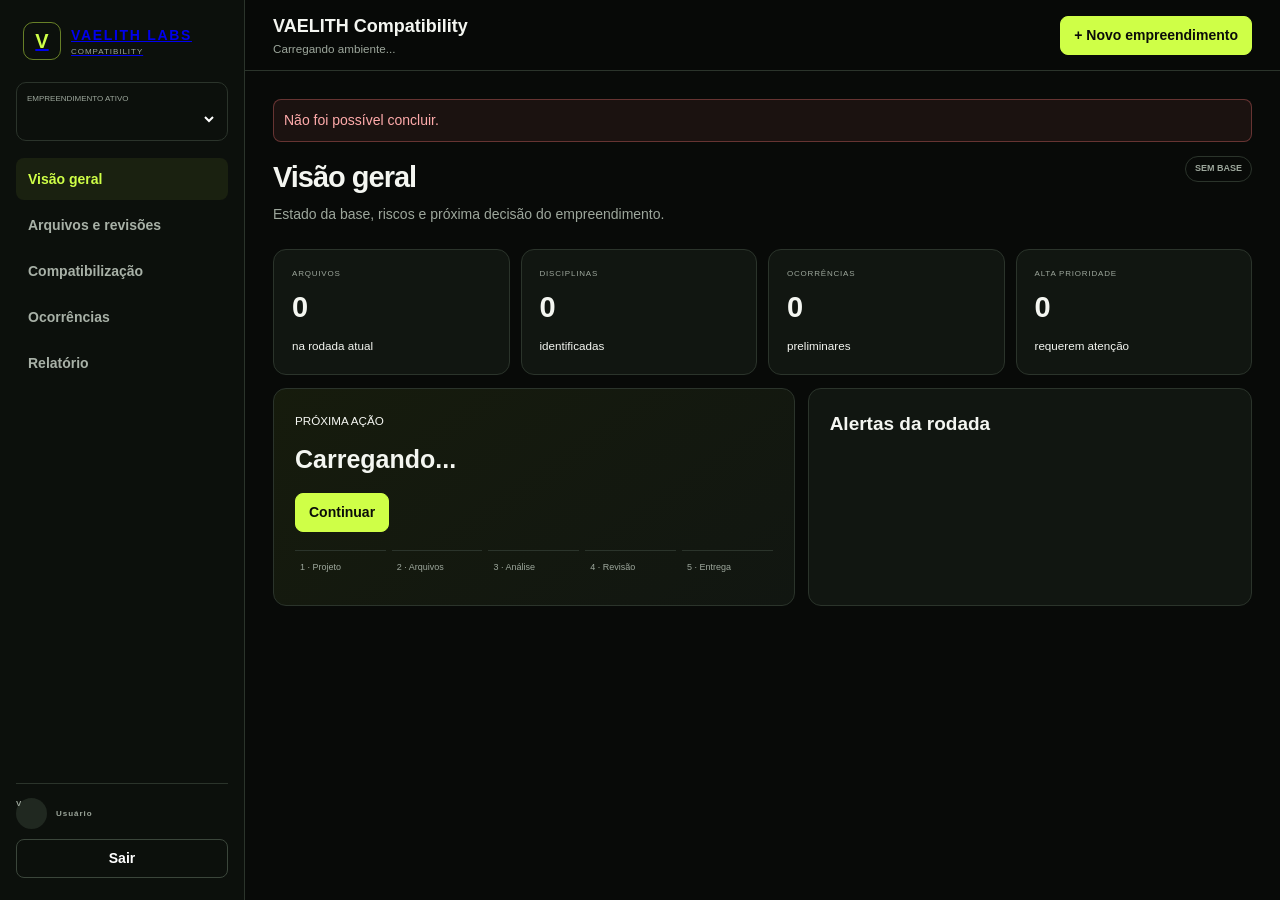
==== commit 7f8618e5: "feat: rebuild VAELITH product workspace" ====
--- a/app.html
+++ b/app.html
@@ -1,15 +1 @@
-<!doctype html><html lang="pt-BR"><head><meta charset="utf-8"><meta name="viewport" content="width=device-width,initial-scale=1"><title>Plataforma | VAELITH LABS</title><style>
-:root{--bg:#09100e;--side:#0d1713;--panel:#111d18;--line:#26362f;--text:#eef5f1;--muted:#93a59d;--green:#4be5a1;--red:#ff7777;--amber:#ffc56b}*{box-sizing:border-box}body{margin:0;background:var(--bg);color:var(--text);font:14px Inter,Arial}.shell{display:grid;grid-template-columns:250px 1fr;min-height:100vh}.side{background:var(--side);border-right:1px solid var(--line);padding:25px 18px;display:flex;flex-direction:column}.brand{font-weight:850;letter-spacing:.13em;padding:5px 10px 25px}.brand small{display:block;color:var(--muted);font-size:9px;margin-top:5px}.nav button{display:block;width:100%;text-align:left;color:#aebdb7;background:none;border:0;border-radius:9px;padding:12px;cursor:pointer}.nav button.active,.nav button:hover{background:#183027;color:var(--green)}.logout{margin-top:auto;border:1px solid var(--line);background:none;color:#b7c4bf;padding:11px;border-radius:9px;cursor:pointer}.main{padding:30px 38px}.top{display:flex;justify-content:space-between;align-items:center;margin-bottom:30px}.top h1{font-size:30px;margin:0}.top p{color:var(--muted);margin:5px 0}.button{border:1px solid var(--line);background:#15231e;color:white;padding:11px 15px;border-radius:9px;font-weight:750;cursor:pointer}.primary{background:var(--green);color:#06130e;border-color:var(--green)}.projectbar{display:flex;gap:12px;align-items:center;background:var(--panel);border:1px solid var(--line);border-radius:12px;padding:14px;margin-bottom:22px}.projectbar select{flex:1;background:#0b1411;color:white;border:1px solid var(--line);border-radius:8px;padding:11px}.panel{display:none}.panel.active{display:block}.grid{display:grid;grid-template-columns:1fr 1fr;gap:16px}.card{background:var(--panel);border:1px solid var(--line);border-radius:13px;padding:22px}.card h2,.card h3{margin-top:0}.muted{color:var(--muted)}.upload{border:1px dashed #3b5c4f;border-radius:12px;text-align:center;padding:40px 20px;background:#0d1713}.upload input{margin:15px}.table{width:100%;border-collapse:collapse}.table th,.table td{text-align:left;padding:12px;border-bottom:1px solid var(--line)}.table th{color:var(--muted);font-size:11px;text-transform:uppercase}.metrics{display:grid;grid-template-columns:repeat(3,1fr);gap:12px;margin:15px 0}.metric{background:#0b1511;border:1px solid var(--line);border-radius:10px;padding:17px}.metric strong{display:block;font-size:28px}.finding{border-left:3px solid var(--amber);background:#0d1713;padding:15px;margin:10px 0;border-radius:6px}.finding.high{border-color:var(--red)}.finding b{display:block;margin-bottom:5px}.modal{position:fixed;inset:0;background:#000b;display:none;place-items:center}.modal.open{display:grid}.modalbox{background:white;color:#111;width:min(480px,92vw);border-radius:15px;padding:28px}.modalbox input{width:100%;padding:12px;margin:7px 0 13px;border:1px solid #ccd5d0;border-radius:8px}.modalactions{display:flex;justify-content:flex-end;gap:8px;margin-top:15px}.status{color:var(--green);min-height:20px}@media(max-width:850px){.shell{display:block}.side{position:sticky;top:0;z-index:3;padding:14px;display:block}.brand{padding:4px}.nav{display:flex;overflow:auto}.nav button{width:auto;white-space:nowrap}.logout{display:none}.main{padding:22px 16px}.grid{grid-template-columns:1fr}.top{align-items:flex-start}.metrics{grid-template-columns:1fr}}
-</style></head><body><div class="shell"><aside class="side"><div class="brand">VAELITH LABS<small>COMPATIBILIZAÇÃO</small></div><nav class="nav"><button class="active" data-panel="overview">Visão geral</button><button data-panel="files">Arquivos</button><button data-panel="compatibility">Compatibilização</button><button data-panel="reports">Relatórios</button></nav><button id="logout" class="logout">Sair</button></aside><main class="main"><header class="top"><div><h1 id="hello">Plataforma</h1><p>Crie ou abra um empreendimento e avance diretamente para a compatibilização.</p></div><button id="newProject" class="button primary">+ Novo empreendimento</button></header><div class="projectbar"><b>Empreendimento</b><select id="projectSelect"></select><span id="projectState" class="muted"></span></div>
-<section id="overview" class="panel active"><div class="grid"><article class="card"><h2>Próxima ação</h2><h3 id="nextTitle">Carregando...</h3><p id="nextText" class="muted"></p><button id="nextButton" class="button primary">Continuar</button></article><article class="card"><h2>Estado do projeto</h2><div class="metrics"><div class="metric"><strong id="fileCount">0</strong><span>arquivos</span></div><div class="metric"><strong id="discCount">0</strong><span>disciplinas</span></div><div class="metric"><strong id="findingCount">0</strong><span>ocorrências</span></div></div></article></div></section>
-<section id="files" class="panel"><div class="card"><h2>Arquivos do empreendimento</h2><p class="muted">Adicione projetos e documentos. Na beta online, o limite é de 4 MB por arquivo.</p><form id="uploadForm" class="upload"><b>Selecione os arquivos do projeto</b><br><input id="uploads" type="file" multiple required><br><button class="button primary">Enviar arquivos</button><p id="uploadStatus" class="status"></p></form></div><div class="card" style="margin-top:16px"><table class="table"><thead><tr><th>Arquivo</th><th>Disciplina</th><th>Revisão</th><th>Tamanho</th></tr></thead><tbody id="fileRows"></tbody></table></div></section>
-<section id="compatibility" class="panel"><div class="card"><h2>Compatibilização geral</h2><p class="muted">A beta cruza inventário, disciplinas e revisões para organizar a análise preliminar. A conferência geométrica exata ainda exige validação profissional.</p><button id="runAnalysis" class="button primary">Executar compatibilização</button><button id="exportReport" class="button">Exportar JSON</button><p id="analysisStatus" class="status"></p><div id="analysisResult"></div></div></section>
-<section id="reports" class="panel"><div class="card"><h2>Relatórios</h2><p class="muted">Execute a compatibilização para gerar o relatório rastreável do empreendimento.</p><button class="button" onclick="showPanel('compatibility')">Abrir compatibilização</button></div></section></main></div>
-<div id="modal" class="modal"><form id="projectForm" class="modalbox"><h2>Novo empreendimento</h2><label>Nome<input id="pName" required></label><label>Cliente<input id="pClient"></label><label>Localização<input id="pLocation"></label><div class="modalactions"><button type="button" id="cancel" class="button">Cancelar</button><button class="button primary">Criar</button></div></form></div>
-<script>
-let projects=[],files=[],analysis=null,current='';const $=id=>document.getElementById(id);async function api(url,opt={}){let r=await fetch(url,opt);if(r.status===401){location.href='/login';throw Error('Sessão expirada')}let d=null;try{d=await r.json()}catch{}if(!r.ok)throw Error(d?.detail||'Não foi possível concluir.');return d}function showPanel(id){document.querySelectorAll('.panel').forEach(x=>x.classList.toggle('active',x.id===id));document.querySelectorAll('[data-panel]').forEach(x=>x.classList.toggle('active',x.dataset.panel===id));if(id==='files')loadFiles()}document.querySelectorAll('[data-panel]').forEach(b=>b.onclick=()=>showPanel(b.dataset.panel));
-async function init(){let me=await api('/api/me');$('hello').textContent='Olá, '+me.name.split(' ')[0]+'.';await loadProjects()}async function loadProjects(){projects=await api('/api/projects');$('projectSelect').innerHTML=projects.map(p=>`<option value="${p.id}">${p.name}</option>`).join('');if(projects.length){current=$('projectSelect').value;await loadFiles()}else{$('modal').classList.add('open')}}$('projectSelect').onchange=async()=>{current=$('projectSelect').value;analysis=null;await loadFiles()};async function loadFiles(){if(!current)return;files=await api(`/api/projects/${current}/files`);$('fileCount').textContent=files.length;$('discCount').textContent=new Set(files.map(x=>x.discipline)).size;$('projectState').textContent=files.length?`${files.length} arquivos recebidos`:'aguardando arquivos';$('fileRows').innerHTML=files.length?files.map(f=>`<tr><td>${f.name}</td><td>${f.discipline}</td><td>${f.revision}</td><td>${(f.size/1024).toFixed(1)} KB</td></tr>`).join(''):'<tr><td colspan="4" class="muted">Nenhum arquivo enviado.</td></tr>';$('nextTitle').textContent=files.length?'Executar compatibilização geral':'Adicionar arquivos do projeto';$('nextText').textContent=files.length?'O conjunto já possui arquivos para iniciar a triagem de revisões, disciplinas e interfaces.':'Envie os projetos, memoriais, orçamento e cronograma para estruturar a análise.';$('nextButton').textContent=files.length?'Iniciar compatibilização':'Adicionar arquivos';$('nextButton').onclick=()=>showPanel(files.length?'compatibility':'files')}
-$('uploadForm').onsubmit=async e=>{e.preventDefault();let fd=new FormData();[...$('uploads').files].forEach(f=>fd.append('uploads',f));$('uploadStatus').textContent='Enviando...';try{let d=await api(`/api/projects/${current}/upload`,{method:'POST',body:fd});$('uploadStatus').textContent=`${d.saved.length} arquivo(s) adicionado(s).`;e.target.reset();await loadFiles()}catch(err){$('uploadStatus').textContent=err.message}};
-$('runAnalysis').onclick=async()=>{$('analysisStatus').textContent='Analisando conjunto...';try{analysis=await api(`/api/projects/${current}/compatibility`,{method:'POST'});$('analysisStatus').textContent='Análise concluída.';$('findingCount').textContent=analysis.findings.length;$('analysisResult').innerHTML=`<div class="metrics"><div class="metric"><strong>${analysis.files}</strong><span>arquivos</span></div><div class="metric"><strong>${analysis.disciplines.length}</strong><span>disciplinas</span></div><div class="metric"><strong>${analysis.findings.length}</strong><span>ocorrências</span></div></div>`+analysis.findings.map(f=>`<div class="finding ${f.severity==='Alta'?'high':''}"><b>${f.code} · ${f.severity} — ${f.title}</b><span class="muted">${f.reason}</span></div>`).join('')||'<p>Nenhuma pendência preliminar encontrada.</p>'}catch(err){$('analysisStatus').textContent=err.message}};$('exportReport').onclick=()=>{if(!current)return;location.href=`/api/projects/${current}/export`};
-$('newProject').onclick=()=>$('modal').classList.add('open');$('cancel').onclick=()=>$('modal').classList.remove('open');$('projectForm').onsubmit=async e=>{e.preventDefault();try{await api('/api/projects',{method:'POST',headers:{'content-type':'application/json'},body:JSON.stringify({name:$('pName').value,client:$('pClient').value,location:$('pLocation').value})});$('modal').classList.remove('open');e.target.reset();await loadProjects()}catch(err){alert(err.message)}};$('logout').onclick=async()=>{await fetch('/api/auth/logout',{method:'POST'});location.href='/login'};init().catch(console.error);
-</script></body></html>
+<!doctype html><html lang="pt-BR"><head><meta charset="utf-8"><meta name="viewport" content="width=device-width,initial-scale=1"><meta name="theme-color" content="#080a08"><title>VAELITH Compatibility</title><style>:root{--b:#080a08;--s:#0c100c;--c:#111611;--l:#2b342b;--t:#f4f6f1;--m:#9da79c;--a:#cfff47;--r:#ff7979;--w:#ffc56b;--g:#7ee49b}*{box-sizing:border-box}body{margin:0;background:var(--b);color:var(--t);font:14px/1.5 Inter,ui-sans-serif,-apple-system,"Segoe UI",sans-serif}button,input,select{font:inherit}.shell{min-height:100vh;display:grid;grid-template-columns:245px 1fr}.side{position:sticky;top:0;height:100vh;padding:22px 16px;background:var(--s);border-right:1px solid var(--l);display:flex;flex-direction:column}.brand{display:flex;align-items:center;gap:10px;padding:0 7px 22px}.mark{width:38px;height:38px;border:1px solid #cfff4777;border-radius:10px;display:grid;place-items:center;color:var(--a);font-size:20px;font-weight:900}.brand b{letter-spacing:.12em}.brand small,.user span{display:block;color:var(--m);font-size:8px;letter-spacing:.12em}.pick{border:1px solid var(--l);border-radius:10px;padding:10px;margin-bottom:17px}.pick label{display:block;color:var(--m);font-size:8px;text-transform:uppercase}.pick select{width:100%;margin-top:5px;border:0;background:transparent;color:white;font-weight:800;outline:0}.pick option{color:#111}.nav{display:grid;gap:4px}.nav button{height:42px;border:0;border-radius:8px;background:none;color:#a8b1a7;text-align:left;padding:0 12px;cursor:pointer;font-weight:750}.nav button:hover,.nav button.on{color:var(--a);background:#cfff4712}.bottom{margin-top:auto;border-top:1px solid var(--l);padding-top:14px}.user{display:flex;gap:9px;align-items:center;margin-bottom:10px}.avatar{width:31px;height:31px;border-radius:50%;display:grid;place-items:center;background:#202820;color:var(--a);font-weight:900}.out,.btn{height:39px;border:1px solid #3b463b;border-radius:8px;background:transparent;color:white;padding:0 13px;font-weight:800;cursor:pointer}.out{width:100%}.btn:hover{border-color:var(--a);color:var(--a)}.btn.a{background:var(--a);border-color:var(--a);color:#0b0d09}.main{min-width:0}.top{height:71px;position:sticky;top:0;z-index:20;background:#080a08e8;backdrop-filter:blur(15px);border-bottom:1px solid var(--l);padding:0 28px;display:flex;align-items:center;justify-content:space-between}.top h1{font-size:18px;margin:0}.top small{display:block;color:var(--m)}.content{padding:28px;max-width:1450px;margin:auto}.view{display:none}.view.on{display:block}.head{display:flex;justify-content:space-between;gap:20px;margin-bottom:20px}.head h2{font-size:29px;letter-spacing:-.035em;margin:0}.head p{color:var(--m);margin:4px 0}.status{display:inline-flex;align-items:center;height:26px;border:1px solid var(--l);border-radius:999px;padding:0 9px;color:var(--m);font-size:9px;font-weight:850}.status.ok{color:var(--g);border-color:#7ee49b66}.status.warn{color:var(--w);border-color:#ffc56b66}.metrics{display:grid;grid-template-columns:repeat(4,1fr);gap:11px;margin-bottom:13px}.metric,.panel{border:1px solid var(--l);border-radius:13px;background:var(--c)}.metric{padding:18px}.metric span,.metric b{display:block}.metric span{color:var(--m);font-size:8px;text-transform:uppercase;letter-spacing:.1em}.metric b{font-size:29px;margin:6px 0}.grid2{display:grid;grid-template-columns:1.08fr .92fr;gap:13px}.panel{padding:21px}.panel h3{font-size:19px;margin:0 0 8px}.panel p{color:var(--m)}.next{background:linear-gradient(145deg,#cfff4712,#111611)}.next h3{font-size:25px;margin:10px 0}.flow{display:grid;grid-template-columns:repeat(5,1fr);gap:6px;margin-top:18px}.flow span{border-top:1px solid var(--l);padding:10px 5px;color:var(--m);font-size:9px}.flow .done{border-color:var(--a);color:var(--a)}.alerts{display:grid;gap:7px}.alert,.finding{border:1px solid var(--l);border-radius:8px;background:#0d110d;padding:12px}.alert b,.alert span{display:block}.alert span,.finding p{color:var(--m);font-size:10px}.upload{display:grid;grid-template-columns:1.2fr .8fr;gap:13px}.drop{min-height:260px;border:1px dashed #596659;border-radius:13px;background:#0d120d;display:grid;place-items:center;text-align:center;padding:30px;cursor:pointer}.drop.drag{border-color:var(--a)}.drop input{display:none}.drop strong{font-size:20px}.drop span{display:block;color:var(--m);margin:7px 0 15px}.chips{display:flex;gap:5px;justify-content:center;flex-wrap:wrap}.chips i{font-style:normal;border:1px solid var(--l);border-radius:5px;padding:4px 6px;color:var(--m);font-size:8px}.selected{display:grid;gap:5px}.selected div{display:flex;justify-content:space-between;border:1px solid var(--l);border-radius:6px;padding:8px;color:#c5ccc3;font-size:10px}.table{margin-top:13px;border:1px solid var(--l);border-radius:12px;overflow:auto;background:var(--c)}table{width:100%;min-width:700px;border-collapse:collapse}th,td{padding:12px 14px;border-bottom:1px solid var(--l);text-align:left}th{color:var(--m);font-size:8px;text-transform:uppercase}.analysis{display:grid;grid-template-columns:.72fr 1.28fr;gap:13px}.sticky{position:sticky;top:92px;align-self:start}.scope div{display:flex;justify-content:space-between;padding:8px 0;border-bottom:1px solid var(--l)}.scope span{color:var(--m)}.sticky .btn{width:100%;margin-top:8px}.finding{border-left:3px solid var(--w);margin:7px 0}.finding.high{border-left-color:var(--r)}.finding header{display:flex;justify-content:space-between;gap:12px}.finding code{color:var(--a);font-weight:900}.finding h4{margin:5px 0}.report{max-width:930px;background:#f3f5ef;color:#151a15;border-radius:14px;padding:38px}.report h2{font-size:29px;margin:7px 0}.report p,.report li{color:#536053}.rmeta{display:grid;grid-template-columns:repeat(3,1fr);gap:7px;margin:20px 0}.rmeta div{padding:10px;border-radius:7px;background:#e4e8e1}.rmeta span,.rmeta b{display:block}.rmeta span{font-size:8px;text-transform:uppercase;color:#677267}.ritem{padding:9px;border-left:3px solid #aebf31;background:#e6eae3;margin:5px 0}.empty{padding:28px;text-align:center;color:var(--m)}.modal{position:fixed;inset:0;z-index:100;display:none;place-items:center;background:#000c;padding:18px}.modal.open{display:grid}.box{width:min(480px,100%);background:#f3f5ef;color:#141914;border-radius:15px;padding:27px}.field{display:block;margin:12px 0}.field span{display:block;font-size:10px;font-weight:800;margin-bottom:5px}.field input{width:100%;height:44px;border:1px solid #ccd4c9;border-radius:8px;padding:0 12px}.mact{display:flex;justify-content:flex-end;gap:7px;margin-top:17px}.err{display:none;background:#ff797914;border:1px solid #ff797955;color:#ffabab;padding:10px;border-radius:8px;margin-bottom:14px}.err.show{display:block}.menu{display:none;border:0;background:none;color:white;font-size:22px}@media(max-width:900px){.shell{display:block}.side{position:fixed;left:-260px;z-index:50;width:245px;transition:.2s}.side.open{left:0}.menu{display:block}.metrics{grid-template-columns:1fr 1fr}.grid2,.upload,.analysis{grid-template-columns:1fr}.sticky{position:static}.content,.top{padding-left:18px;padding-right:18px}}@media(max-width:560px){.metrics{grid-template-columns:1fr 1fr}.flow{grid-template-columns:1fr}.head{display:block}.top .btn{display:none}.report{padding:22px}.rmeta{grid-template-columns:1fr}}</style></head><body><div class="shell"><aside class="side" id="side"><a class="brand" href="https://vaelithlabs.com.br"><span class="mark">V</span><span><b>VAELITH LABS</b><small>COMPATIBILITY</small></span></a><div class="pick"><label>Empreendimento ativo</label><select id="projectSelect"></select></div><nav class="nav"><button class="on" data-view="overview">Visão geral</button><button data-view="files">Arquivos e revisões</button><button data-view="analysis">Compatibilização</button><button data-view="risks">Ocorrências</button><button data-view="report">Relatório</button></nav><div class="bottom"><div class="user"><span class="avatar" id="avatar">V</span><span><b id="userName">Usuário</b><span id="userEmail"></span></span></div><button class="out" id="logout">Sair</button></div></aside><main class="main"><header class="top"><div style="display:flex;align-items:center;gap:10px"><button class="menu" id="menu">☰</button><div><h1 id="projectTitle">VAELITH Compatibility</h1><small id="projectMeta">Carregando ambiente...</small></div></div><button class="btn a" id="newProject">+ Novo empreendimento</button></header><div class="content"><div class="err" id="errorBox"></div><section class="view on" id="overview"><div class="head"><div><h2>Visão geral</h2><p>Estado da base, riscos e próxima decisão do empreendimento.</p></div><span class="status" id="projectStatus">SEM BASE</span></div><div class="metrics"><article class="metric"><span>Arquivos</span><b id="fileCount">0</b><small>na rodada atual</small></article><article class="metric"><span>Disciplinas</span><b id="discCount">0</b><small>identificadas</small></article><article class="metric"><span>Ocorrências</span><b id="findingCount">0</b><small>preliminares</small></article><article class="metric"><span>Alta prioridade</span><b id="highCount">0</b><small>requerem atenção</small></article></div><div class="grid2"><article class="panel next"><small>PRÓXIMA AÇÃO</small><h3 id="nextTitle">Carregando...</h3><p id="nextText"></p><button class="btn a" id="nextAction">Continuar</button><div class="flow"><span id="f1">1 · Projeto</span><span id="f2">2 · Arquivos</span><span id="f3">3 · Análise</span><span id="f4">4 · Revisão</span><span id="f5">5 · Entrega</span></div></article><article class="panel"><h3>Alertas da rodada</h3><div class="alerts" id="overviewAlerts"></div></article></div></section><section class="view" id="files"><div class="head"><div><h2>Arquivos e revisões</h2><p>Adicione a base documental e confira a classificação preliminar.</p></div><span class="status warn">LIMITE 4 MB</span></div><div class="upload"><label class="drop" id="drop"><div><strong>Solte ou selecione os arquivos</strong><span>Use documentos fictícios ou não confidenciais nesta beta.</span><div class="chips"><i>IFC</i><i>RVT</i><i>DWG</i><i>PDF</i><i>XLSX</i><i>MPP</i></div><input id="fileInput" type="file" multiple></div></label><article class="panel"><h3>Arquivos selecionados</h3><div class="selected" id="selected"></div><button class="btn a" id="upload" disabled>Enviar para o empreendimento</button><p id="uploadMsg"></p></article></div><div class="table"><table><thead><tr><th>Arquivo</th><th>Formato</th><th>Disciplina</th><th>Revisão</th><th>Tamanho</th></tr></thead><tbody id="fileRows"></tbody></table></div></section><section class="view" id="analysis"><div class="head"><div><h2>Compatibilização</h2><p>Triagem de disciplinas, revisões e interfaces da base atual.</p></div><span class="status" id="analysisStatus">NÃO EXECUTADA</span></div><div class="analysis"><article class="panel sticky"><h3>Escopo desta beta</h3><p>A rodada organiza metadados e pendências documentais. A validação geométrica detalhada continua exigindo conferência profissional.</p><div class="scope"><div><span>Inventário</span><b>Incluído</b></div><div><span>Revisões</span><b>Incluído</b></div><div><span>Disciplinas ausentes</span><b>Incluído</b></div><div><span>Geometria avançada</span><b>Em evolução</b></div></div><button class="btn a" id="run">Executar compatibilização</button><p id="analysisMsg"></p></article><article class="panel"><h3>Matriz preliminar</h3><div id="analysisResults" class="empty">Execute a análise para gerar os apontamentos.</div></article></div></section><section class="view" id="risks"><div class="head"><div><h2>Ocorrências</h2><p>Itens priorizados para validação e decisão.</p></div><button class="btn" id="runRisks">Atualizar análise</button></div><article class="panel" id="riskResults"><div class="empty">Nenhuma análise disponível.</div></article></section><section class="view" id="report"><div class="head"><div><h2>Relatório</h2><p>Resumo executivo da última rodada realizada nesta sessão.</p></div><button class="btn a" id="export">Exportar JSON</button></div><article class="report"><small>VAELITH LABS · RELATÓRIO PRELIMINAR</small><h2 id="reportTitle">Aguardando análise</h2><p id="reportSub"></p><div class="rmeta"><div><span>Arquivos</span><b id="rf">0</b></div><div><span>Disciplinas</span><b id="rd">0</b></div><div><span>Ocorrências</span><b id="ro">0</b></div></div><h3>Resumo da rodada</h3><p id="reportSummary">Execute a compatibilização para produzir o resumo.</p><h3>Principais apontamentos</h3><div id="reportItems"></div><h3>Limitação</h3><p>Documento preliminar de apoio. Todas as conclusões devem ser validadas por profissionais habilitados.</p></article></section></div></main></div><div class="modal" id="modal"><form class="box" id="projectForm"><h2>Novo empreendimento</h2><label class="field"><span>Nome</span><input id="pName" required></label><label class="field"><span>Cliente</span><input id="pClient"></label><label class="field"><span>Localização</span><input id="pLocation"></label><div class="mact"><button class="btn" type="button" id="cancel">Cancelar</button><button class="btn a">Criar empreendimento</button></div></form></div><script>const $=x=>document.getElementById(x),S={projects:[],current:'',files:[],analysis:null};const txt=(id,v)=>$(id).textContent=v;function fail(m){txt('errorBox',m);$('errorBox').classList.add('show');setTimeout(()=>$('errorBox').classList.remove('show'),5000)}async function api(u,o={}){const r=await fetch(u,o);if(r.status===401){location.href='/login';throw Error('Sessão expirada')}let d=null;try{d=await r.json()}catch{}if(!r.ok)throw Error(d?.detail||'Não foi possível concluir.');return d}function project(){return S.projects.find(p=>p.id===S.current)}function show(id){document.querySelectorAll('.view').forEach(v=>v.classList.toggle('on',v.id===id));document.querySelectorAll('[data-view]').forEach(b=>b.classList.toggle('on',b.dataset.view===id));$('side').classList.remove('open');if(id==='files')renderFiles();if(id==='report')renderReport()}document.querySelectorAll('[data-view]').forEach(b=>b.onclick=()=>show(b.dataset.view));$('menu').onclick=()=>$('side').classList.toggle('open');async function init(){try{const me=await api('/api/me');txt('userName',me.name);txt('userEmail',me.email);txt('avatar',(me.name||'V')[0].toUpperCase());await loadProjects()}catch(e){fail(e.message)}}async function loadProjects(){S.projects=await api('/api/projects');const sel=$('projectSelect');sel.replaceChildren();if(!S.projects.length){const o=document.createElement('option');o.textContent='Nenhum empreendimento';sel.append(o);$('modal').classList.add('open');renderAll();return}S.projects.forEach(p=>{const o=document.createElement('option');o.value=p.id;o.textContent=p.name;sel.append(o)});S.current=S.projects[0].id;sel.value=S.current;await loadFiles()}$('projectSelect').onchange=async e=>{S.current=e.target.value;S.analysis=null;await loadFiles()};async function loadFiles(){if(!S.current)return;S.files=await api(`/api/projects/${S.current}/files`);renderAll()}function renderAll(){const p=project(),disc=new Set(S.files.map(f=>f.discipline)).size,find=S.analysis?.findings||[],high=find.filter(f=>f.severity==='Alta').length;txt('projectTitle',p?.name||'VAELITH Compatibility');txt('projectMeta',p?[p.client,p.location].filter(Boolean).join(' · ')||'Empreendimento ativo':'Crie o primeiro empreendimento');txt('fileCount',S.files.length);txt('discCount',disc);txt('findingCount',find.length);txt('highCount',high);$('projectStatus').className='status '+(S.analysis?'ok':S.files.length?'warn':'');txt('projectStatus',S.analysis?'ANÁLISE EXECUTADA':S.files.length?'BASE RECEBIDA':'SEM BASE');['f1','f2','f3','f4','f5'].forEach((x,i)=>$(x).classList.toggle('done',i===0?!!p:i===1?S.files.length>0:!!S.analysis));if(!p){txt('nextTitle','Criar o primeiro empreendimento');txt('nextText','Cadastre a obra para organizar documentos e decisões.');txt('nextAction','Criar empreendimento');$('nextAction').onclick=()=>$('modal').classList.add('open')}else if(!S.files.length){txt('nextTitle','Adicionar a base documental');txt('nextText','Envie projetos, memoriais, orçamento e cronograma.');txt('nextAction','Adicionar arquivos');$('nextAction').onclick=()=>show('files')}else if(!S.analysis){txt('nextTitle','Executar a primeira compatibilização');txt('nextText','A base já possui arquivos para iniciar a triagem.');txt('nextAction','Executar análise');$('nextAction').onclick=()=>show('analysis')}else{txt('nextTitle','Revisar e exportar a rodada');txt('nextText','A análise foi concluída. Confira as ocorrências.');txt('nextAction','Abrir relatório');$('nextAction').onclick=()=>show('report')}const a=$('overviewAlerts');a.replaceChildren();if(!find.length){const d=document.createElement('div');d.className='empty';d.textContent=S.files.length?'Execute a análise para identificar pendências.':'Adicione arquivos para começar.';a.append(d)}else find.slice(0,4).forEach(f=>{const d=document.createElement('div'),b=document.createElement('b'),s=document.createElement('span');d.className='alert';b.textContent=`${f.code} · ${f.title}`;s.textContent=f.reason;d.append(b,s);a.append(d)});renderFiles();renderAnalysis();renderReport()}function renderFiles(){const root=$('fileRows');root.replaceChildren();if(!S.files.length){const tr=document.createElement('tr'),td=document.createElement('td');td.colSpan=5;td.className='empty';td.textContent='Nenhum arquivo enviado.';tr.append(td);root.append(tr);return}S.files.forEach(f=>{const tr=document.createElement('tr');[f.name,(f.ext||'').replace('.','').toUpperCase()||'—',f.discipline||'Não identificada',f.revision||'—',`${((f.size||0)/1024).toFixed(1)} KB`].forEach(v=>{const td=document.createElement('td');td.textContent=v;tr.append(td)});root.append(tr)})}function selected(){const fs=[...$('fileInput').files],root=$('selected');root.replaceChildren();$('upload').disabled=!fs.length||!S.current;if(!fs.length){const d=document.createElement('div');d.className='empty';d.textContent='Nenhum arquivo selecionado.';root.append(d)}else fs.forEach(f=>{const d=document.createElement('div'),n=document.createElement('span'),z=document.createElement('span');n.textContent=f.name;z.textContent=(f.size/1024).toFixed(1)+' KB';d.append(n,z);root.append(d)})}$('fileInput').onchange=selected;['dragenter','dragover'].forEach(x=>$('drop').addEventListener(x,e=>{e.preventDefault();$('drop').classList.add('drag')}));['dragleave','drop'].forEach(x=>$('drop').addEventListener(x,e=>{$('drop').classList.remove('drag');if(x==='drop'){e.preventDefault();$('fileInput').files=e.dataTransfer.files;selected()}}));$('upload').onclick=async()=>{const fs=[...$('fileInput').files];if(!fs.length)return;const fd=new FormData();fs.forEach(f=>fd.append('uploads',f));$('upload').disabled=true;txt('uploadMsg','Enviando...');try{const r=await api(`/api/projects/${S.current}/upload`,{method:'POST',body:fd});txt('uploadMsg',`${r.saved.length} arquivo(s) recebido(s).`);$('fileInput').value='';selected();await loadFiles()}catch(e){fail(e.message);txt('uploadMsg',e.message);selected()}};async function run(){if(!S.current)return fail('Crie um empreendimento.');$('run').disabled=$('runRisks').disabled=true;txt('analysisMsg','Analisando conjunto...');try{S.analysis=await api(`/api/projects/${S.current}/compatibility`,{method:'POST'});txt('analysisMsg','Análise concluída.');renderAll()}catch(e){fail(e.message);txt('analysisMsg',e.message)}finally{$('run').disabled=$('runRisks').disabled=false}}$('run').onclick=run;$('runRisks').onclick=run;function node(f){const d=document.createElement('article'),h=document.createElement('header'),l=document.createElement('div'),c=document.createElement('code'),t=document.createElement('h4'),s=document.createElement('span'),p=document.createElement('p');d.className='finding '+(f.severity==='Alta'?'high':'');c.textContent=f.code||'ITEM';t.textContent=f.title||'Ocorrência';l.append(c,t);s.className='status '+(f.severity==='Alta'?'':'warn');s.textContent=f.severity||'A validar';h.append(l,s);p.textContent=f.reason||'Requer validação.';d.append(h,p);return d}function renderAnalysis(){const roots=[$('analysisResults'),$('riskResults')],find=S.analysis?.findings||[];$('analysisStatus').className='status '+(S.analysis?'ok':'');txt('analysisStatus',S.analysis?'CONCLUÍDA':'NÃO EXECUTADA');roots.forEach(root=>{root.replaceChildren();if(!find.length){const d=document.createElement('div');d.className='empty';d.textContent='Nenhuma análise disponível.';root.append(d)}else find.forEach(f=>root.append(node(f)))})}function renderReport(){const p=project(),find=S.analysis?.findings||[];txt('reportTitle',p?`Relatório preliminar · ${p.name}`:'Aguardando empreendimento');txt('reportSub',p?[p.client,p.location].filter(Boolean).join(' · '):'');txt('rf',S.analysis?.files||S.files.length);txt('rd',S.analysis?.disciplines?.length||new Set(S.files.map(f=>f.discipline)).size);txt('ro',find.length);txt('reportSummary',S.analysis?`A rodada analisou ${S.analysis.files} arquivo(s), identificou ${S.analysis.disciplines.length} disciplina(s) e registrou ${find.length} ocorrência(s) preliminar(es).`:'Execute a compatibilização para produzir o resumo.');const root=$('reportItems');root.replaceChildren();if(!find.length){const d=document.createElement('div');d.className='ritem';d.textContent='Aguardando análise.';root.append(d)}else find.slice(0,8).forEach(f=>{const d=document.createElement('div');d.className='ritem';d.textContent=`${f.code} · ${f.title} — ${f.reason}`;root.append(d)})}$('export').onclick=()=>{if(!S.current)return fail('Selecione um empreendimento.');location.href=`/api/projects/${S.current}/export`};$('newProject').onclick=()=>$('modal').classList.add('open');$('cancel').onclick=()=>$('modal').classList.remove('open');$('projectForm').onsubmit=async e=>{e.preventDefault();try{await api('/api/projects',{method:'POST',headers:{'content-type':'application/json'},body:JSON.stringify({name:$('pName').value.trim(),client:$('pClient').value.trim(),location:$('pLocation').value.trim()})});$('modal').classList.remove('open');e.target.reset();await loadProjects()}catch(err){fail(err.message)}};$('logout').onclick=async()=>{try{await fetch('/api/auth/logout',{method:'POST'})}finally{location.href='/login'}};init();</script></body></html>
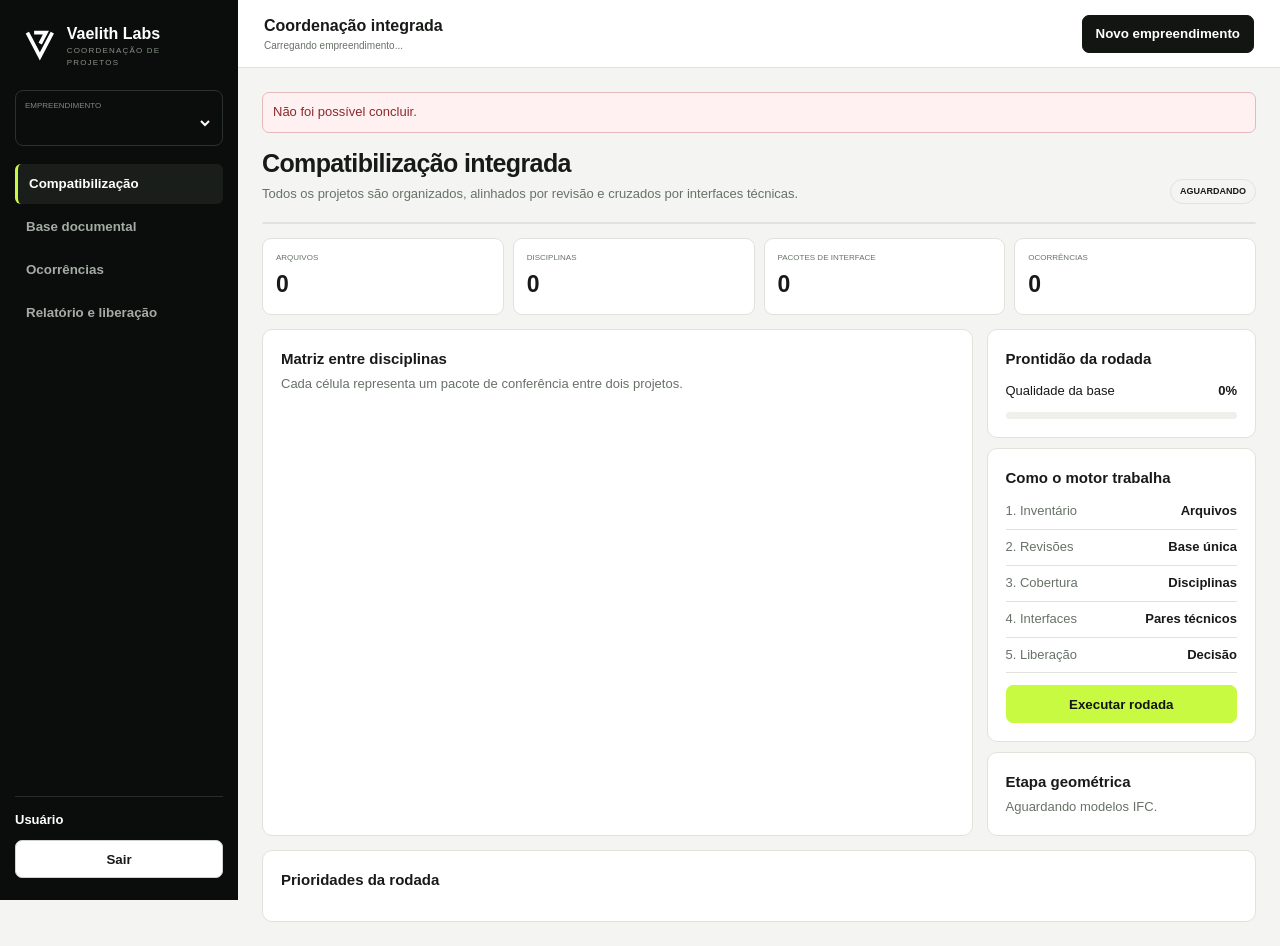
==== commit b17e9375: "feat: rebuild product workspace around real project coordination" ====
--- a/app.html
+++ b/app.html
@@ -1 +1 @@
-<!doctype html><html lang="pt-BR"><head><meta charset="utf-8"><meta name="viewport" content="width=device-width,initial-scale=1"><meta name="theme-color" content="#080a08"><title>VAELITH Compatibility</title><style>:root{--b:#080a08;--s:#0c100c;--c:#111611;--l:#2b342b;--t:#f4f6f1;--m:#9da79c;--a:#cfff47;--r:#ff7979;--w:#ffc56b;--g:#7ee49b}*{box-sizing:border-box}body{margin:0;background:var(--b);color:var(--t);font:14px/1.5 Inter,ui-sans-serif,-apple-system,"Segoe UI",sans-serif}button,input,select{font:inherit}.shell{min-height:100vh;display:grid;grid-template-columns:245px 1fr}.side{position:sticky;top:0;height:100vh;padding:22px 16px;background:var(--s);border-right:1px solid var(--l);display:flex;flex-direction:column}.brand{display:flex;align-items:center;gap:10px;padding:0 7px 22px}.mark{width:38px;height:38px;border:1px solid #cfff4777;border-radius:10px;display:grid;place-items:center;color:var(--a);font-size:20px;font-weight:900}.brand b{letter-spacing:.12em}.brand small,.user span{display:block;color:var(--m);font-size:8px;letter-spacing:.12em}.pick{border:1px solid var(--l);border-radius:10px;padding:10px;margin-bottom:17px}.pick label{display:block;color:var(--m);font-size:8px;text-transform:uppercase}.pick select{width:100%;margin-top:5px;border:0;background:transparent;color:white;font-weight:800;outline:0}.pick option{color:#111}.nav{display:grid;gap:4px}.nav button{height:42px;border:0;border-radius:8px;background:none;color:#a8b1a7;text-align:left;padding:0 12px;cursor:pointer;font-weight:750}.nav button:hover,.nav button.on{color:var(--a);background:#cfff4712}.bottom{margin-top:auto;border-top:1px solid var(--l);padding-top:14px}.user{display:flex;gap:9px;align-items:center;margin-bottom:10px}.avatar{width:31px;height:31px;border-radius:50%;display:grid;place-items:center;background:#202820;color:var(--a);font-weight:900}.out,.btn{height:39px;border:1px solid #3b463b;border-radius:8px;background:transparent;color:white;padding:0 13px;font-weight:800;cursor:pointer}.out{width:100%}.btn:hover{border-color:var(--a);color:var(--a)}.btn.a{background:var(--a);border-color:var(--a);color:#0b0d09}.main{min-width:0}.top{height:71px;position:sticky;top:0;z-index:20;background:#080a08e8;backdrop-filter:blur(15px);border-bottom:1px solid var(--l);padding:0 28px;display:flex;align-items:center;justify-content:space-between}.top h1{font-size:18px;margin:0}.top small{display:block;color:var(--m)}.content{padding:28px;max-width:1450px;margin:auto}.view{display:none}.view.on{display:block}.head{display:flex;justify-content:space-between;gap:20px;margin-bottom:20px}.head h2{font-size:29px;letter-spacing:-.035em;margin:0}.head p{color:var(--m);margin:4px 0}.status{display:inline-flex;align-items:center;height:26px;border:1px solid var(--l);border-radius:999px;padding:0 9px;color:var(--m);font-size:9px;font-weight:850}.status.ok{color:var(--g);border-color:#7ee49b66}.status.warn{color:var(--w);border-color:#ffc56b66}.metrics{display:grid;grid-template-columns:repeat(4,1fr);gap:11px;margin-bottom:13px}.metric,.panel{border:1px solid var(--l);border-radius:13px;background:var(--c)}.metric{padding:18px}.metric span,.metric b{display:block}.metric span{color:var(--m);font-size:8px;text-transform:uppercase;letter-spacing:.1em}.metric b{font-size:29px;margin:6px 0}.grid2{display:grid;grid-template-columns:1.08fr .92fr;gap:13px}.panel{padding:21px}.panel h3{font-size:19px;margin:0 0 8px}.panel p{color:var(--m)}.next{background:linear-gradient(145deg,#cfff4712,#111611)}.next h3{font-size:25px;margin:10px 0}.flow{display:grid;grid-template-columns:repeat(5,1fr);gap:6px;margin-top:18px}.flow span{border-top:1px solid var(--l);padding:10px 5px;color:var(--m);font-size:9px}.flow .done{border-color:var(--a);color:var(--a)}.alerts{display:grid;gap:7px}.alert,.finding{border:1px solid var(--l);border-radius:8px;background:#0d110d;padding:12px}.alert b,.alert span{display:block}.alert span,.finding p{color:var(--m);font-size:10px}.upload{display:grid;grid-template-columns:1.2fr .8fr;gap:13px}.drop{min-height:260px;border:1px dashed #596659;border-radius:13px;background:#0d120d;display:grid;place-items:center;text-align:center;padding:30px;cursor:pointer}.drop.drag{border-color:var(--a)}.drop input{display:none}.drop strong{font-size:20px}.drop span{display:block;color:var(--m);margin:7px 0 15px}.chips{display:flex;gap:5px;justify-content:center;flex-wrap:wrap}.chips i{font-style:normal;border:1px solid var(--l);border-radius:5px;padding:4px 6px;color:var(--m);font-size:8px}.selected{display:grid;gap:5px}.selected div{display:flex;justify-content:space-between;border:1px solid var(--l);border-radius:6px;padding:8px;color:#c5ccc3;font-size:10px}.table{margin-top:13px;border:1px solid var(--l);border-radius:12px;overflow:auto;background:var(--c)}table{width:100%;min-width:700px;border-collapse:collapse}th,td{padding:12px 14px;border-bottom:1px solid var(--l);text-align:left}th{color:var(--m);font-size:8px;text-transform:uppercase}.analysis{display:grid;grid-template-columns:.72fr 1.28fr;gap:13px}.sticky{position:sticky;top:92px;align-self:start}.scope div{display:flex;justify-content:space-between;padding:8px 0;border-bottom:1px solid var(--l)}.scope span{color:var(--m)}.sticky .btn{width:100%;margin-top:8px}.finding{border-left:3px solid var(--w);margin:7px 0}.finding.high{border-left-color:var(--r)}.finding header{display:flex;justify-content:space-between;gap:12px}.finding code{color:var(--a);font-weight:900}.finding h4{margin:5px 0}.report{max-width:930px;background:#f3f5ef;color:#151a15;border-radius:14px;padding:38px}.report h2{font-size:29px;margin:7px 0}.report p,.report li{color:#536053}.rmeta{display:grid;grid-template-columns:repeat(3,1fr);gap:7px;margin:20px 0}.rmeta div{padding:10px;border-radius:7px;background:#e4e8e1}.rmeta span,.rmeta b{display:block}.rmeta span{font-size:8px;text-transform:uppercase;color:#677267}.ritem{padding:9px;border-left:3px solid #aebf31;background:#e6eae3;margin:5px 0}.empty{padding:28px;text-align:center;color:var(--m)}.modal{position:fixed;inset:0;z-index:100;display:none;place-items:center;background:#000c;padding:18px}.modal.open{display:grid}.box{width:min(480px,100%);background:#f3f5ef;color:#141914;border-radius:15px;padding:27px}.field{display:block;margin:12px 0}.field span{display:block;font-size:10px;font-weight:800;margin-bottom:5px}.field input{width:100%;height:44px;border:1px solid #ccd4c9;border-radius:8px;padding:0 12px}.mact{display:flex;justify-content:flex-end;gap:7px;margin-top:17px}.err{display:none;background:#ff797914;border:1px solid #ff797955;color:#ffabab;padding:10px;border-radius:8px;margin-bottom:14px}.err.show{display:block}.menu{display:none;border:0;background:none;color:white;font-size:22px}@media(max-width:900px){.shell{display:block}.side{position:fixed;left:-260px;z-index:50;width:245px;transition:.2s}.side.open{left:0}.menu{display:block}.metrics{grid-template-columns:1fr 1fr}.grid2,.upload,.analysis{grid-template-columns:1fr}.sticky{position:static}.content,.top{padding-left:18px;padding-right:18px}}@media(max-width:560px){.metrics{grid-template-columns:1fr 1fr}.flow{grid-template-columns:1fr}.head{display:block}.top .btn{display:none}.report{padding:22px}.rmeta{grid-template-columns:1fr}}</style></head><body><div class="shell"><aside class="side" id="side"><a class="brand" href="https://vaelithlabs.com.br"><span class="mark">V</span><span><b>VAELITH LABS</b><small>COMPATIBILITY</small></span></a><div class="pick"><label>Empreendimento ativo</label><select id="projectSelect"></select></div><nav class="nav"><button class="on" data-view="overview">Visão geral</button><button data-view="files">Arquivos e revisões</button><button data-view="analysis">Compatibilização</button><button data-view="risks">Ocorrências</button><button data-view="report">Relatório</button></nav><div class="bottom"><div class="user"><span class="avatar" id="avatar">V</span><span><b id="userName">Usuário</b><span id="userEmail"></span></span></div><button class="out" id="logout">Sair</button></div></aside><main class="main"><header class="top"><div style="display:flex;align-items:center;gap:10px"><button class="menu" id="menu">☰</button><div><h1 id="projectTitle">VAELITH Compatibility</h1><small id="projectMeta">Carregando ambiente...</small></div></div><button class="btn a" id="newProject">+ Novo empreendimento</button></header><div class="content"><div class="err" id="errorBox"></div><section class="view on" id="overview"><div class="head"><div><h2>Visão geral</h2><p>Estado da base, riscos e próxima decisão do empreendimento.</p></div><span class="status" id="projectStatus">SEM BASE</span></div><div class="metrics"><article class="metric"><span>Arquivos</span><b id="fileCount">0</b><small>na rodada atual</small></article><article class="metric"><span>Disciplinas</span><b id="discCount">0</b><small>identificadas</small></article><article class="metric"><span>Ocorrências</span><b id="findingCount">0</b><small>preliminares</small></article><article class="metric"><span>Alta prioridade</span><b id="highCount">0</b><small>requerem atenção</small></article></div><div class="grid2"><article class="panel next"><small>PRÓXIMA AÇÃO</small><h3 id="nextTitle">Carregando...</h3><p id="nextText"></p><button class="btn a" id="nextAction">Continuar</button><div class="flow"><span id="f1">1 · Projeto</span><span id="f2">2 · Arquivos</span><span id="f3">3 · Análise</span><span id="f4">4 · Revisão</span><span id="f5">5 · Entrega</span></div></article><article class="panel"><h3>Alertas da rodada</h3><div class="alerts" id="overviewAlerts"></div></article></div></section><section class="view" id="files"><div class="head"><div><h2>Arquivos e revisões</h2><p>Adicione a base documental e confira a classificação preliminar.</p></div><span class="status warn">LIMITE 4 MB</span></div><div class="upload"><label class="drop" id="drop"><div><strong>Solte ou selecione os arquivos</strong><span>Use documentos fictícios ou não confidenciais nesta beta.</span><div class="chips"><i>IFC</i><i>RVT</i><i>DWG</i><i>PDF</i><i>XLSX</i><i>MPP</i></div><input id="fileInput" type="file" multiple></div></label><article class="panel"><h3>Arquivos selecionados</h3><div class="selected" id="selected"></div><button class="btn a" id="upload" disabled>Enviar para o empreendimento</button><p id="uploadMsg"></p></article></div><div class="table"><table><thead><tr><th>Arquivo</th><th>Formato</th><th>Disciplina</th><th>Revisão</th><th>Tamanho</th></tr></thead><tbody id="fileRows"></tbody></table></div></section><section class="view" id="analysis"><div class="head"><div><h2>Compatibilização</h2><p>Triagem de disciplinas, revisões e interfaces da base atual.</p></div><span class="status" id="analysisStatus">NÃO EXECUTADA</span></div><div class="analysis"><article class="panel sticky"><h3>Escopo desta beta</h3><p>A rodada organiza metadados e pendências documentais. A validação geométrica detalhada continua exigindo conferência profissional.</p><div class="scope"><div><span>Inventário</span><b>Incluído</b></div><div><span>Revisões</span><b>Incluído</b></div><div><span>Disciplinas ausentes</span><b>Incluído</b></div><div><span>Geometria avançada</span><b>Em evolução</b></div></div><button class="btn a" id="run">Executar compatibilização</button><p id="analysisMsg"></p></article><article class="panel"><h3>Matriz preliminar</h3><div id="analysisResults" class="empty">Execute a análise para gerar os apontamentos.</div></article></div></section><section class="view" id="risks"><div class="head"><div><h2>Ocorrências</h2><p>Itens priorizados para validação e decisão.</p></div><button class="btn" id="runRisks">Atualizar análise</button></div><article class="panel" id="riskResults"><div class="empty">Nenhuma análise disponível.</div></article></section><section class="view" id="report"><div class="head"><div><h2>Relatório</h2><p>Resumo executivo da última rodada realizada nesta sessão.</p></div><button class="btn a" id="export">Exportar JSON</button></div><article class="report"><small>VAELITH LABS · RELATÓRIO PRELIMINAR</small><h2 id="reportTitle">Aguardando análise</h2><p id="reportSub"></p><div class="rmeta"><div><span>Arquivos</span><b id="rf">0</b></div><div><span>Disciplinas</span><b id="rd">0</b></div><div><span>Ocorrências</span><b id="ro">0</b></div></div><h3>Resumo da rodada</h3><p id="reportSummary">Execute a compatibilização para produzir o resumo.</p><h3>Principais apontamentos</h3><div id="reportItems"></div><h3>Limitação</h3><p>Documento preliminar de apoio. Todas as conclusões devem ser validadas por profissionais habilitados.</p></article></section></div></main></div><div class="modal" id="modal"><form class="box" id="projectForm"><h2>Novo empreendimento</h2><label class="field"><span>Nome</span><input id="pName" required></label><label class="field"><span>Cliente</span><input id="pClient"></label><label class="field"><span>Localização</span><input id="pLocation"></label><div class="mact"><button class="btn" type="button" id="cancel">Cancelar</button><button class="btn a">Criar empreendimento</button></div></form></div><script>const $=x=>document.getElementById(x),S={projects:[],current:'',files:[],analysis:null};const txt=(id,v)=>$(id).textContent=v;function fail(m){txt('errorBox',m);$('errorBox').classList.add('show');setTimeout(()=>$('errorBox').classList.remove('show'),5000)}async function api(u,o={}){const r=await fetch(u,o);if(r.status===401){location.href='/login';throw Error('Sessão expirada')}let d=null;try{d=await r.json()}catch{}if(!r.ok)throw Error(d?.detail||'Não foi possível concluir.');return d}function project(){return S.projects.find(p=>p.id===S.current)}function show(id){document.querySelectorAll('.view').forEach(v=>v.classList.toggle('on',v.id===id));document.querySelectorAll('[data-view]').forEach(b=>b.classList.toggle('on',b.dataset.view===id));$('side').classList.remove('open');if(id==='files')renderFiles();if(id==='report')renderReport()}document.querySelectorAll('[data-view]').forEach(b=>b.onclick=()=>show(b.dataset.view));$('menu').onclick=()=>$('side').classList.toggle('open');async function init(){try{const me=await api('/api/me');txt('userName',me.name);txt('userEmail',me.email);txt('avatar',(me.name||'V')[0].toUpperCase());await loadProjects()}catch(e){fail(e.message)}}async function loadProjects(){S.projects=await api('/api/projects');const sel=$('projectSelect');sel.replaceChildren();if(!S.projects.length){const o=document.createElement('option');o.textContent='Nenhum empreendimento';sel.append(o);$('modal').classList.add('open');renderAll();return}S.projects.forEach(p=>{const o=document.createElement('option');o.value=p.id;o.textContent=p.name;sel.append(o)});S.current=S.projects[0].id;sel.value=S.current;await loadFiles()}$('projectSelect').onchange=async e=>{S.current=e.target.value;S.analysis=null;await loadFiles()};async function loadFiles(){if(!S.current)return;S.files=await api(`/api/projects/${S.current}/files`);renderAll()}function renderAll(){const p=project(),disc=new Set(S.files.map(f=>f.discipline)).size,find=S.analysis?.findings||[],high=find.filter(f=>f.severity==='Alta').length;txt('projectTitle',p?.name||'VAELITH Compatibility');txt('projectMeta',p?[p.client,p.location].filter(Boolean).join(' · ')||'Empreendimento ativo':'Crie o primeiro empreendimento');txt('fileCount',S.files.length);txt('discCount',disc);txt('findingCount',find.length);txt('highCount',high);$('projectStatus').className='status '+(S.analysis?'ok':S.files.length?'warn':'');txt('projectStatus',S.analysis?'ANÁLISE EXECUTADA':S.files.length?'BASE RECEBIDA':'SEM BASE');['f1','f2','f3','f4','f5'].forEach((x,i)=>$(x).classList.toggle('done',i===0?!!p:i===1?S.files.length>0:!!S.analysis));if(!p){txt('nextTitle','Criar o primeiro empreendimento');txt('nextText','Cadastre a obra para organizar documentos e decisões.');txt('nextAction','Criar empreendimento');$('nextAction').onclick=()=>$('modal').classList.add('open')}else if(!S.files.length){txt('nextTitle','Adicionar a base documental');txt('nextText','Envie projetos, memoriais, orçamento e cronograma.');txt('nextAction','Adicionar arquivos');$('nextAction').onclick=()=>show('files')}else if(!S.analysis){txt('nextTitle','Executar a primeira compatibilização');txt('nextText','A base já possui arquivos para iniciar a triagem.');txt('nextAction','Executar análise');$('nextAction').onclick=()=>show('analysis')}else{txt('nextTitle','Revisar e exportar a rodada');txt('nextText','A análise foi concluída. Confira as ocorrências.');txt('nextAction','Abrir relatório');$('nextAction').onclick=()=>show('report')}const a=$('overviewAlerts');a.replaceChildren();if(!find.length){const d=document.createElement('div');d.className='empty';d.textContent=S.files.length?'Execute a análise para identificar pendências.':'Adicione arquivos para começar.';a.append(d)}else find.slice(0,4).forEach(f=>{const d=document.createElement('div'),b=document.createElement('b'),s=document.createElement('span');d.className='alert';b.textContent=`${f.code} · ${f.title}`;s.textContent=f.reason;d.append(b,s);a.append(d)});renderFiles();renderAnalysis();renderReport()}function renderFiles(){const root=$('fileRows');root.replaceChildren();if(!S.files.length){const tr=document.createElement('tr'),td=document.createElement('td');td.colSpan=5;td.className='empty';td.textContent='Nenhum arquivo enviado.';tr.append(td);root.append(tr);return}S.files.forEach(f=>{const tr=document.createElement('tr');[f.name,(f.ext||'').replace('.','').toUpperCase()||'—',f.discipline||'Não identificada',f.revision||'—',`${((f.size||0)/1024).toFixed(1)} KB`].forEach(v=>{const td=document.createElement('td');td.textContent=v;tr.append(td)});root.append(tr)})}function selected(){const fs=[...$('fileInput').files],root=$('selected');root.replaceChildren();$('upload').disabled=!fs.length||!S.current;if(!fs.length){const d=document.createElement('div');d.className='empty';d.textContent='Nenhum arquivo selecionado.';root.append(d)}else fs.forEach(f=>{const d=document.createElement('div'),n=document.createElement('span'),z=document.createElement('span');n.textContent=f.name;z.textContent=(f.size/1024).toFixed(1)+' KB';d.append(n,z);root.append(d)})}$('fileInput').onchange=selected;['dragenter','dragover'].forEach(x=>$('drop').addEventListener(x,e=>{e.preventDefault();$('drop').classList.add('drag')}));['dragleave','drop'].forEach(x=>$('drop').addEventListener(x,e=>{$('drop').classList.remove('drag');if(x==='drop'){e.preventDefault();$('fileInput').files=e.dataTransfer.files;selected()}}));$('upload').onclick=async()=>{const fs=[...$('fileInput').files];if(!fs.length)return;const fd=new FormData();fs.forEach(f=>fd.append('uploads',f));$('upload').disabled=true;txt('uploadMsg','Enviando...');try{const r=await api(`/api/projects/${S.current}/upload`,{method:'POST',body:fd});txt('uploadMsg',`${r.saved.length} arquivo(s) recebido(s).`);$('fileInput').value='';selected();await loadFiles()}catch(e){fail(e.message);txt('uploadMsg',e.message);selected()}};async function run(){if(!S.current)return fail('Crie um empreendimento.');$('run').disabled=$('runRisks').disabled=true;txt('analysisMsg','Analisando conjunto...');try{S.analysis=await api(`/api/projects/${S.current}/compatibility`,{method:'POST'});txt('analysisMsg','Análise concluída.');renderAll()}catch(e){fail(e.message);txt('analysisMsg',e.message)}finally{$('run').disabled=$('runRisks').disabled=false}}$('run').onclick=run;$('runRisks').onclick=run;function node(f){const d=document.createElement('article'),h=document.createElement('header'),l=document.createElement('div'),c=document.createElement('code'),t=document.createElement('h4'),s=document.createElement('span'),p=document.createElement('p');d.className='finding '+(f.severity==='Alta'?'high':'');c.textContent=f.code||'ITEM';t.textContent=f.title||'Ocorrência';l.append(c,t);s.className='status '+(f.severity==='Alta'?'':'warn');s.textContent=f.severity||'A validar';h.append(l,s);p.textContent=f.reason||'Requer validação.';d.append(h,p);return d}function renderAnalysis(){const roots=[$('analysisResults'),$('riskResults')],find=S.analysis?.findings||[];$('analysisStatus').className='status '+(S.analysis?'ok':'');txt('analysisStatus',S.analysis?'CONCLUÍDA':'NÃO EXECUTADA');roots.forEach(root=>{root.replaceChildren();if(!find.length){const d=document.createElement('div');d.className='empty';d.textContent='Nenhuma análise disponível.';root.append(d)}else find.forEach(f=>root.append(node(f)))})}function renderReport(){const p=project(),find=S.analysis?.findings||[];txt('reportTitle',p?`Relatório preliminar · ${p.name}`:'Aguardando empreendimento');txt('reportSub',p?[p.client,p.location].filter(Boolean).join(' · '):'');txt('rf',S.analysis?.files||S.files.length);txt('rd',S.analysis?.disciplines?.length||new Set(S.files.map(f=>f.discipline)).size);txt('ro',find.length);txt('reportSummary',S.analysis?`A rodada analisou ${S.analysis.files} arquivo(s), identificou ${S.analysis.disciplines.length} disciplina(s) e registrou ${find.length} ocorrência(s) preliminar(es).`:'Execute a compatibilização para produzir o resumo.');const root=$('reportItems');root.replaceChildren();if(!find.length){const d=document.createElement('div');d.className='ritem';d.textContent='Aguardando análise.';root.append(d)}else find.slice(0,8).forEach(f=>{const d=document.createElement('div');d.className='ritem';d.textContent=`${f.code} · ${f.title} — ${f.reason}`;root.append(d)})}$('export').onclick=()=>{if(!S.current)return fail('Selecione um empreendimento.');location.href=`/api/projects/${S.current}/export`};$('newProject').onclick=()=>$('modal').classList.add('open');$('cancel').onclick=()=>$('modal').classList.remove('open');$('projectForm').onsubmit=async e=>{e.preventDefault();try{await api('/api/projects',{method:'POST',headers:{'content-type':'application/json'},body:JSON.stringify({name:$('pName').value.trim(),client:$('pClient').value.trim(),location:$('pLocation').value.trim()})});$('modal').classList.remove('open');e.target.reset();await loadProjects()}catch(err){fail(err.message)}};$('logout').onclick=async()=>{try{await fetch('/api/auth/logout',{method:'POST'})}finally{location.href='/login'}};init();</script></body></html>+<!doctype html><html lang="pt-BR"><head><meta charset="utf-8"><meta name="viewport" content="width=device-width,initial-scale=1"><title>Vaelith Labs | Coordenação de Projetos</title><style>:root{--bg:#f4f5f2;--side:#0b0d0c;--panel:#fff;--line:#dfe3dc;--ink:#171a17;--muted:#687168;--accent:#c8fa42;--danger:#c74343;--warn:#a36b10;--ok:#2b7950}*{box-sizing:border-box}body{margin:0;background:var(--bg);color:var(--ink);font:13px/1.45 Inter,ui-sans-serif,-apple-system,"Segoe UI",sans-serif}.shell{min-height:100vh;display:grid;grid-template-columns:238px 1fr}.side{background:var(--side);color:#fff;padding:22px 15px;display:flex;flex-direction:column;position:sticky;top:0;height:100vh}.brand{display:flex;align-items:center;gap:10px;padding:0 8px 22px;color:#fff;text-decoration:none}.brand svg{width:34px;height:34px}.brand strong{font-size:16px}.brand small{display:block;color:#879087;font-size:8px;letter-spacing:.15em}.project-pick{border:1px solid #2b312d;border-radius:8px;padding:9px;margin-bottom:18px}.project-pick span{display:block;color:#7f8980;font-size:8px;text-transform:uppercase}.project-pick select{width:100%;border:0;background:transparent;color:#fff;padding-top:5px;font-weight:700}.project-pick option{color:#111}.nav{display:grid;gap:3px}.nav button{height:40px;border:0;border-radius:6px;background:transparent;color:#a4aca5;text-align:left;padding:0 11px;cursor:pointer;font-weight:700}.nav button.on,.nav button:hover{background:#191e1a;color:#fff}.nav button.on{border-left:3px solid var(--accent)}.user{margin-top:auto;border-top:1px solid #272d28;padding-top:14px;color:#aab2ab}.user b{display:block;color:#fff}.user button{margin-top:10px;width:100%}.main{min-width:0}.top{height:68px;background:#fff;border-bottom:1px solid var(--line);display:flex;align-items:center;justify-content:space-between;padding:0 26px;position:sticky;top:0;z-index:10}.top h1{font-size:16px;margin:0}.top p{margin:2px 0 0;color:var(--muted);font-size:10px}.btn{height:38px;border:1px solid #cfd5ce;border-radius:7px;background:#fff;color:var(--ink);padding:0 13px;font-weight:750;cursor:pointer}.btn.primary{background:#121512;color:#fff;border-color:#121512}.btn.accent{background:var(--accent);color:#121512;border-color:var(--accent)}.content{padding:24px;max-width:1440px;margin:auto}.view{display:none}.view.on{display:block}.title-row{display:flex;justify-content:space-between;gap:18px;align-items:end;margin-bottom:18px}.title-row h2{font-size:25px;margin:0;letter-spacing:-.025em}.title-row p{margin:4px 0 0;color:var(--muted)}.badge{border:1px solid var(--line);border-radius:999px;padding:5px 9px;font-size:9px;font-weight:800}.badge.block{color:var(--danger);border-color:#e9bcbc}.badge.ready{color:var(--ok);border-color:#b8dbc9}.workflow{display:grid;grid-template-columns:repeat(5,1fr);background:#fff;border:1px solid var(--line);border-radius:10px;overflow:hidden;margin-bottom:14px}.workflow div{padding:13px;border-right:1px solid var(--line)}.workflow div:last-child{border:0}.workflow small{display:block;color:var(--muted);font-size:8px;text-transform:uppercase}.workflow b{font-size:11px}.workflow .done{box-shadow:inset 0 -3px var(--accent)}.grid{display:grid;grid-template-columns:1.45fr .55fr;gap:14px}.panel{background:var(--panel);border:1px solid var(--line);border-radius:10px;padding:18px}.panel h3{margin:0 0 5px;font-size:15px}.panel p{color:var(--muted);margin:0}.metrics{display:grid;grid-template-columns:repeat(4,1fr);gap:9px;margin:14px 0}.metric{background:#fff;border:1px solid var(--line);border-radius:9px;padding:13px}.metric span{display:block;color:var(--muted);font-size:8px;text-transform:uppercase}.metric b{display:block;font-size:23px;margin-top:4px}.readiness{display:flex;justify-content:space-between;align-items:center;margin:12px 0}.bar{height:7px;background:#edf0eb;border-radius:10px;overflow:hidden}.bar i{display:block;height:100%;background:#171a17}.matrix-wrap{overflow:auto;margin-top:14px}.matrix{display:grid;min-width:650px;gap:3px}.cell{min-height:37px;border:1px solid var(--line);display:grid;place-items:center;border-radius:4px;background:#fafbf9;font-size:9px}.cell.head{background:transparent;border:0;color:var(--muted);font-weight:800}.cell.critical{background:#f6e4e4;color:#932c2c}.cell.high{background:#f5ead9;color:#895a13}.cell.medium{background:#edf0e8;color:#53604f}.cell.none{color:#a9b0a9}.list{display:grid;gap:7px;margin-top:12px}.issue{border:1px solid var(--line);border-left:3px solid #b6bcb5;border-radius:7px;padding:11px;background:#fff}.issue.critical{border-left-color:var(--danger)}.issue.high{border-left-color:#b77a20}.issue header{display:flex;justify-content:space-between;gap:10px}.issue code{font-family:inherit;font-weight:900}.issue h4{margin:5px 0 3px}.issue p{font-size:10px}.issue small{display:block;margin-top:7px;color:#475047}.side-info{display:grid;gap:10px}.stage{display:flex;justify-content:space-between;padding:8px 0;border-bottom:1px solid var(--line)}.stage span{color:var(--muted)}.drop{min-height:190px;border:1px dashed #aeb6ad;border-radius:9px;display:grid;place-items:center;text-align:center;background:#fafbf9;padding:20px}.drop input{display:none}.files{width:100%;border-collapse:collapse;margin-top:12px}.files th,.files td{padding:10px;border-bottom:1px solid var(--line);text-align:left}.files th{font-size:8px;color:var(--muted);text-transform:uppercase}.empty{padding:25px;text-align:center;color:var(--muted)}.modal{position:fixed;inset:0;background:#0009;display:none;place-items:center;z-index:50}.modal.open{display:grid}.modal form{width:min(450px,calc(100% - 28px));background:#fff;border-radius:10px;padding:22px}.field{display:block;margin:11px 0}.field span{display:block;font-size:9px;font-weight:800;margin-bottom:5px}.field input{width:100%;height:40px;border:1px solid var(--line);border-radius:6px;padding:0 10px}.row{display:flex;gap:8px;justify-content:flex-end;margin-top:14px}.error{display:none;padding:10px;border:1px solid #e5b9b9;background:#fff1f1;color:#8d2929;border-radius:7px;margin-bottom:12px}.error.show{display:block}@media(max-width:900px){.shell{grid-template-columns:1fr}.side{display:none}.grid{grid-template-columns:1fr}.workflow{grid-template-columns:1fr}.workflow div{border-right:0;border-bottom:1px solid var(--line)}.metrics{grid-template-columns:1fr 1fr}.content{padding:16px}}</style></head><body><div class="shell"><aside class="side"><a class="brand" href="#"><svg viewBox="0 0 100 100"><path d="M13 13 L50 84 L87 13" fill="none" stroke="currentColor" stroke-width="11"/><path d="M33 13 H68 L51 46" fill="none" stroke="currentColor" stroke-width="11"/></svg><span><strong>Vaelith Labs</strong><small>COORDENAÇÃO DE PROJETOS</small></span></a><div class="project-pick"><span>Empreendimento</span><select id="projectSelect"></select></div><nav class="nav"><button class="on" data-view="coordination">Compatibilização</button><button data-view="base">Base documental</button><button data-view="issues">Ocorrências</button><button data-view="report">Relatório e liberação</button></nav><div class="user"><b id="userName">Usuário</b><span id="userEmail"></span><button class="btn" id="logout">Sair</button></div></aside><main class="main"><header class="top"><div><h1 id="projectTitle">Coordenação integrada</h1><p id="projectMeta">Carregando empreendimento...</p></div><button class="btn primary" id="newProject">Novo empreendimento</button></header><div class="content"><div class="error" id="error"></div><section class="view on" id="coordination"><div class="title-row"><div><h2>Compatibilização integrada</h2><p>Todos os projetos são organizados, alinhados por revisão e cruzados por interfaces técnicas.</p></div><span class="badge" id="gate">AGUARDANDO</span></div><div class="workflow" id="workflow"></div><div class="metrics"><div class="metric"><span>Arquivos</span><b id="mFiles">0</b></div><div class="metric"><span>Disciplinas</span><b id="mDisc">0</b></div><div class="metric"><span>Pacotes de interface</span><b id="mPackages">0</b></div><div class="metric"><span>Ocorrências</span><b id="mIssues">0</b></div></div><div class="grid"><article class="panel"><h3>Matriz entre disciplinas</h3><p>Cada célula representa um pacote de conferência entre dois projetos.</p><div class="matrix-wrap"><div class="matrix" id="matrix"></div></div></article><aside class="side-info"><article class="panel"><h3>Prontidão da rodada</h3><div class="readiness"><span>Qualidade da base</span><b id="readiness">0%</b></div><div class="bar"><i id="readinessBar" style="width:0"></i></div></article><article class="panel"><h3>Como o motor trabalha</h3><div class="stage"><span>1. Inventário</span><b>Arquivos</b></div><div class="stage"><span>2. Revisões</span><b>Base única</b></div><div class="stage"><span>3. Cobertura</span><b>Disciplinas</b></div><div class="stage"><span>4. Interfaces</span><b>Pares técnicos</b></div><div class="stage"><span>5. Liberação</span><b>Decisão</b></div><button class="btn accent" id="run" style="width:100%;margin-top:12px">Executar rodada</button></article><article class="panel"><h3>Etapa geométrica</h3><p id="geometry">Aguardando modelos IFC.</p></article></aside></div><article class="panel" style="margin-top:14px"><h3>Prioridades da rodada</h3><div class="list" id="priorityList"></div></article></section><section class="view" id="base"><div class="title-row"><div><h2>Base documental</h2><p>Envie todos os projetos, documentos de escopo, orçamento e cronograma.</p></div></div><label class="drop"><div><b>Selecionar arquivos do empreendimento</b><p>IFC, RVT, DWG, PDF, XLSX, CSV e MPP</p><input id="fileInput" type="file" multiple><button class="btn" type="button" onclick="document.getElementById('fileInput').click()">Escolher arquivos</button></div></label><button class="btn primary" id="upload" style="margin-top:10px" disabled>Enviar arquivos</button><table class="files"><thead><tr><th>Arquivo</th><th>Disciplina</th><th>Revisão</th><th>Formato</th><th>Tamanho</th></tr></thead><tbody id="fileRows"></tbody></table></section><section class="view" id="issues"><div class="title-row"><div><h2>Ocorrências</h2><p>Pendências documentais e pacotes de interfaces que exigem conferência.</p></div></div><div class="list" id="issueList"></div></section><section class="view" id="report"><div class="title-row"><div><h2>Relatório e liberação</h2><p>A rodada só pode ser liberada depois que os bloqueios forem tratados.</p></div><button class="btn primary" id="export">Exportar relatório</button></div><article class="panel"><h3 id="reportTitle">Nenhuma rodada executada</h3><p id="reportText">Execute a compatibilização para consolidar a base.</p><div class="list" id="reportList"></div></article></section></div></main></div><div class="modal" id="modal"><form id="projectForm"><h2>Novo empreendimento</h2><label class="field"><span>Nome</span><input id="pName" required></label><label class="field"><span>Cliente</span><input id="pClient"></label><label class="field"><span>Localização</span><input id="pLocation"></label><div class="row"><button class="btn" type="button" id="cancel">Cancelar</button><button class="btn primary">Criar</button></div></form></div><script>const $=id=>document.getElementById(id),S={projects:[],projectId:'',files:[],analysis:null};async function api(url,opt={}){const r=await fetch(url,opt);if(r.status===401){location='/login';throw Error('Sessão expirada')}let d=null;try{d=await r.json()}catch{}if(!r.ok)throw Error(d?.detail||'Não foi possível concluir.');return d}function fail(m){$('error').textContent=m;$('error').classList.add('show');setTimeout(()=>$('error').classList.remove('show'),5000)}function current(){return S.projects.find(p=>p.id===S.projectId)}function show(id){document.querySelectorAll('.view').forEach(v=>v.classList.toggle('on',v.id===id));document.querySelectorAll('[data-view]').forEach(b=>b.classList.toggle('on',b.dataset.view===id))}document.querySelectorAll('[data-view]').forEach(b=>b.onclick=()=>show(b.dataset.view));async function init(){try{const me=await api('/api/me');$('userName').textContent=me.name;$('userEmail').textContent=me.email;await loadProjects()}catch(e){fail(e.message)}}async function loadProjects(){S.projects=await api('/api/projects');$('projectSelect').replaceChildren();if(!S.projects.length){$('modal').classList.add('open');return}S.projects.forEach(p=>{const o=document.createElement('option');o.value=p.id;o.textContent=p.name;$('projectSelect').append(o)});S.projectId=S.projects[0].id;await loadProject()}async function loadProject(){const p=current();$('projectTitle').textContent=p?.name||'Coordenação integrada';$('projectMeta').textContent=[p?.client,p?.location,p?.phase].filter(Boolean).join(' · ');S.files=await api(`/api/projects/${S.projectId}/files`);try{S.analysis=await api(`/api/projects/${S.projectId}/compatibility/latest`)}catch{S.analysis=null}render()}$('projectSelect').onchange=async e=>{S.projectId=e.target.value;await loadProject()};function render(){renderFiles();renderAnalysis()}function renderFiles(){const root=$('fileRows');root.replaceChildren();if(!S.files.length){const tr=document.createElement('tr'),td=document.createElement('td');td.colSpan=5;td.className='empty';td.textContent='Nenhum arquivo recebido.';tr.append(td);root.append(tr);return}S.files.forEach(f=>{const tr=document.createElement('tr');[f.name,f.discipline,f.revision,(f.ext||'').replace('.','').toUpperCase(),`${(f.size/1024).toFixed(1)} KB`].forEach(v=>{const td=document.createElement('td');td.textContent=v;tr.append(td)});root.append(tr)})}function issueNode(i){const a=document.createElement('article');a.className='issue '+(i.severity==='Crítica'?'critical':i.severity==='Alta'?'high':'');const h=document.createElement('header'),code=document.createElement('code'),sev=document.createElement('b');code.textContent=i.code;sev.textContent=i.severity;h.append(code,sev);const t=document.createElement('h4');t.textContent=i.title;const p=document.createElement('p');p.textContent=i.description;const s=document.createElement('small');s.textContent='Ação: '+i.recommendedAction;a.append(h,t,p,s);return a}function renderAnalysis(){const a=S.analysis;$('mFiles').textContent=a?.files??S.files.length;$('mDisc').textContent=a?.disciplines?.length??new Set(S.files.map(f=>f.discipline_code)).size;$('mPackages').textContent=a?.interfacePackages?.length??0;$('mIssues').textContent=a?.issues?.length??0;$('readiness').textContent=(a?.readiness??0)+'%';$('readinessBar').style.width=(a?.readiness??0)+'%';$('gate').textContent=a?.gate||'RODADA NÃO EXECUTADA';$('gate').className='badge '+(a?.gate==='Bloqueada'?'block':a?'ready':'');$('geometry').textContent=a?.geometricEngine?.status||'Aguardando execução da rodada.';const wf=$('workflow');wf.replaceChildren();(a?.stages||[{name:'Inventário',status:'Pendente'},{name:'Revisões',status:'Pendente'},{name:'Cobertura',status:'Pendente'},{name:'Interfaces',status:'Pendente'},{name:'Liberação',status:'Pendente'}]).forEach((s,i)=>{const d=document.createElement('div');if(['Concluída','Pronta','A validar'].includes(s.status))d.className='done';const sm=document.createElement('small');sm.textContent=`Etapa ${i+1}`;const b=document.createElement('b');b.textContent=`${s.name} · ${s.status}`;d.append(sm,b);wf.append(d)});renderMatrix(a);['priorityList','issueList','reportList'].forEach(id=>{const r=$(id);r.replaceChildren();const items=(a?.issues||[]).slice(0,id==='priorityList'?5:50);if(!items.length){const e=document.createElement('div');e.className='empty';e.textContent='Execute a rodada para gerar os itens.';r.append(e)}else items.forEach(i=>r.append(issueNode(i)))});$('reportTitle').textContent=a?`Rodada ${a.id.slice(0,8)} · ${a.gate}`:'Nenhuma rodada executada';$('reportText').textContent=a?`Foram analisados ${a.files} arquivos, ${a.disciplines.length} disciplinas e ${a.interfacePackages.length} pacotes de interface. Prontidão: ${a.readiness}%.`:'Execute a compatibilização para consolidar a base.'}function renderMatrix(a){const root=$('matrix');root.replaceChildren();const discs=a?.disciplines||[];const cols=discs.map(d=>d.code);root.style.gridTemplateColumns=`90px repeat(${Math.max(cols.length,1)},1fr)`;const blank=document.createElement('div');blank.className='cell head';root.append(blank);cols.forEach(c=>{const d=document.createElement('div');d.className='cell head';d.textContent=c;root.append(d)});cols.forEach(r=>{const h=document.createElement('div');h.className='cell head';h.textContent=r;root.append(h);cols.forEach(c=>{const d=document.createElement('div');const sev=a?.matrix?.[r]?.[c];d.className='cell '+(sev==='Crítica'?'critical':sev==='Alta'?'high':sev==='Média'?'medium':'none');d.textContent=r===c?'—':sev||'·';root.append(d)})})}$('run').onclick=async()=>{try{$('run').disabled=true;$('run').textContent='Processando...';S.analysis=await api(`/api/projects/${S.projectId}/compatibility`,{method:'POST'});renderAnalysis()}catch(e){fail(e.message)}finally{$('run').disabled=false;$('run').textContent='Executar rodada'}};$('fileInput').onchange=e=>{$('upload').disabled=!e.target.files.length};$('upload').onclick=async()=>{const fd=new FormData();[...$('fileInput').files].forEach(f=>fd.append('uploads',f));try{$('upload').disabled=true;await api(`/api/projects/${S.projectId}/upload`,{method:'POST',body:fd});$('fileInput').value='';await loadProject();show('base')}catch(e){fail(e.message)}};$('export').onclick=()=>location=`/api/projects/${S.projectId}/export`;$('newProject').onclick=()=>$('modal').classList.add('open');$('cancel').onclick=()=>$('modal').classList.remove('open');$('projectForm').onsubmit=async e=>{e.preventDefault();try{await api('/api/projects',{method:'POST',headers:{'content-type':'application/json'},body:JSON.stringify({name:$('pName').value,client:$('pClient').value,location:$('pLocation').value})});$('modal').classList.remove('open');e.target.reset();await loadProjects()}catch(err){fail(err.message)}};$('logout').onclick=async()=>{await fetch('/api/auth/logout',{method:'POST'});location='/login'};init();</script></body></html>
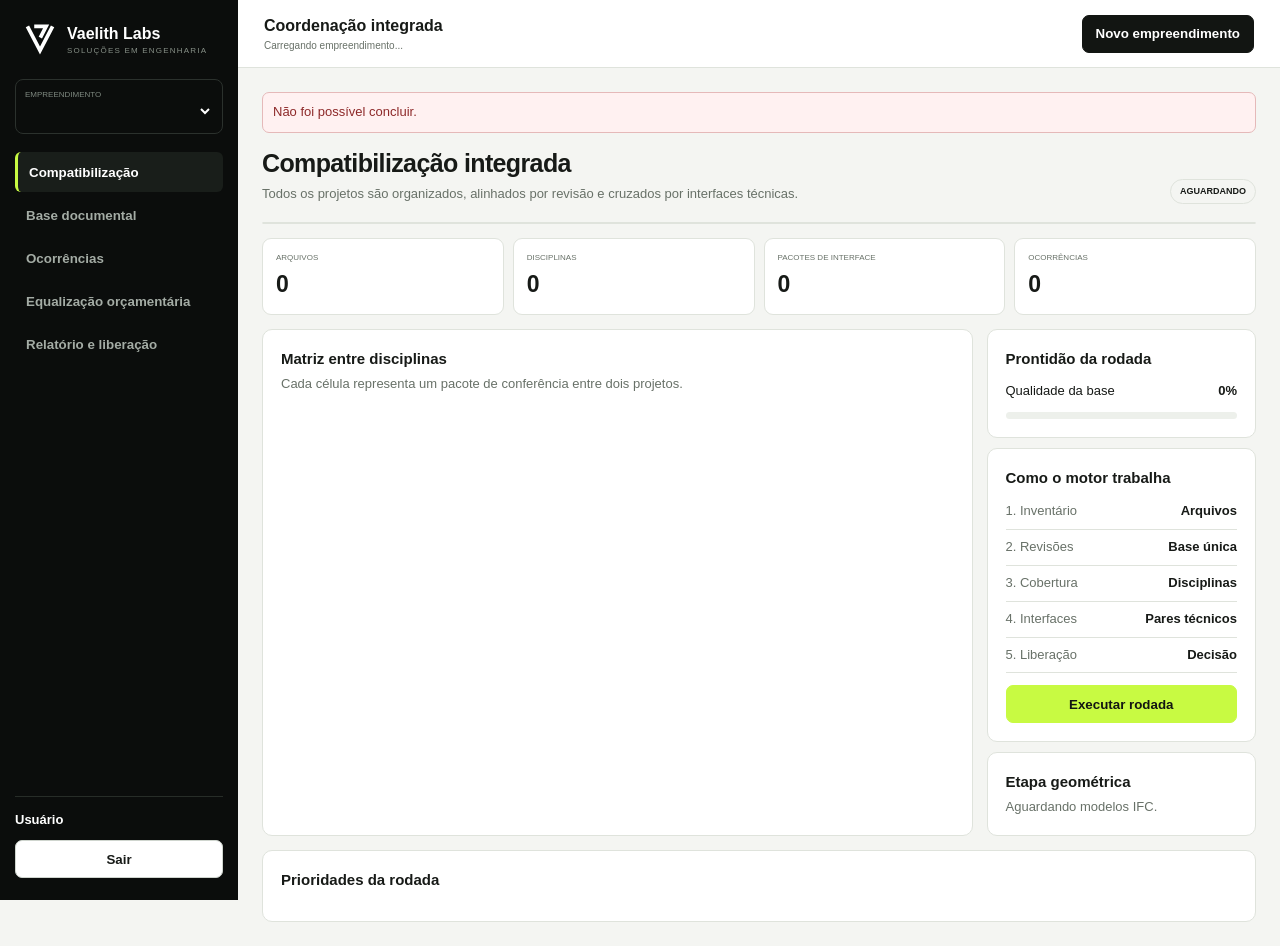
==== commit e153238f: "feat: publish functional multi-file and budget workspace" ====
--- a/app.html
+++ b/app.html
@@ -1 +1 @@
-<!doctype html><html lang="pt-BR"><head><meta charset="utf-8"><meta name="viewport" content="width=device-width,initial-scale=1"><title>Vaelith Labs | Coordenação de Projetos</title><style>:root{--bg:#f4f5f2;--side:#0b0d0c;--panel:#fff;--line:#dfe3dc;--ink:#171a17;--muted:#687168;--accent:#c8fa42;--danger:#c74343;--warn:#a36b10;--ok:#2b7950}*{box-sizing:border-box}body{margin:0;background:var(--bg);color:var(--ink);font:13px/1.45 Inter,ui-sans-serif,-apple-system,"Segoe UI",sans-serif}.shell{min-height:100vh;display:grid;grid-template-columns:238px 1fr}.side{background:var(--side);color:#fff;padding:22px 15px;display:flex;flex-direction:column;position:sticky;top:0;height:100vh}.brand{display:flex;align-items:center;gap:10px;padding:0 8px 22px;color:#fff;text-decoration:none}.brand svg{width:34px;height:34px}.brand strong{font-size:16px}.brand small{display:block;color:#879087;font-size:8px;letter-spacing:.15em}.project-pick{border:1px solid #2b312d;border-radius:8px;padding:9px;margin-bottom:18px}.project-pick span{display:block;color:#7f8980;font-size:8px;text-transform:uppercase}.project-pick select{width:100%;border:0;background:transparent;color:#fff;padding-top:5px;font-weight:700}.project-pick option{color:#111}.nav{display:grid;gap:3px}.nav button{height:40px;border:0;border-radius:6px;background:transparent;color:#a4aca5;text-align:left;padding:0 11px;cursor:pointer;font-weight:700}.nav button.on,.nav button:hover{background:#191e1a;color:#fff}.nav button.on{border-left:3px solid var(--accent)}.user{margin-top:auto;border-top:1px solid #272d28;padding-top:14px;color:#aab2ab}.user b{display:block;color:#fff}.user button{margin-top:10px;width:100%}.main{min-width:0}.top{height:68px;background:#fff;border-bottom:1px solid var(--line);display:flex;align-items:center;justify-content:space-between;padding:0 26px;position:sticky;top:0;z-index:10}.top h1{font-size:16px;margin:0}.top p{margin:2px 0 0;color:var(--muted);font-size:10px}.btn{height:38px;border:1px solid #cfd5ce;border-radius:7px;background:#fff;color:var(--ink);padding:0 13px;font-weight:750;cursor:pointer}.btn.primary{background:#121512;color:#fff;border-color:#121512}.btn.accent{background:var(--accent);color:#121512;border-color:var(--accent)}.content{padding:24px;max-width:1440px;margin:auto}.view{display:none}.view.on{display:block}.title-row{display:flex;justify-content:space-between;gap:18px;align-items:end;margin-bottom:18px}.title-row h2{font-size:25px;margin:0;letter-spacing:-.025em}.title-row p{margin:4px 0 0;color:var(--muted)}.badge{border:1px solid var(--line);border-radius:999px;padding:5px 9px;font-size:9px;font-weight:800}.badge.block{color:var(--danger);border-color:#e9bcbc}.badge.ready{color:var(--ok);border-color:#b8dbc9}.workflow{display:grid;grid-template-columns:repeat(5,1fr);background:#fff;border:1px solid var(--line);border-radius:10px;overflow:hidden;margin-bottom:14px}.workflow div{padding:13px;border-right:1px solid var(--line)}.workflow div:last-child{border:0}.workflow small{display:block;color:var(--muted);font-size:8px;text-transform:uppercase}.workflow b{font-size:11px}.workflow .done{box-shadow:inset 0 -3px var(--accent)}.grid{display:grid;grid-template-columns:1.45fr .55fr;gap:14px}.panel{background:var(--panel);border:1px solid var(--line);border-radius:10px;padding:18px}.panel h3{margin:0 0 5px;font-size:15px}.panel p{color:var(--muted);margin:0}.metrics{display:grid;grid-template-columns:repeat(4,1fr);gap:9px;margin:14px 0}.metric{background:#fff;border:1px solid var(--line);border-radius:9px;padding:13px}.metric span{display:block;color:var(--muted);font-size:8px;text-transform:uppercase}.metric b{display:block;font-size:23px;margin-top:4px}.readiness{display:flex;justify-content:space-between;align-items:center;margin:12px 0}.bar{height:7px;background:#edf0eb;border-radius:10px;overflow:hidden}.bar i{display:block;height:100%;background:#171a17}.matrix-wrap{overflow:auto;margin-top:14px}.matrix{display:grid;min-width:650px;gap:3px}.cell{min-height:37px;border:1px solid var(--line);display:grid;place-items:center;border-radius:4px;background:#fafbf9;font-size:9px}.cell.head{background:transparent;border:0;color:var(--muted);font-weight:800}.cell.critical{background:#f6e4e4;color:#932c2c}.cell.high{background:#f5ead9;color:#895a13}.cell.medium{background:#edf0e8;color:#53604f}.cell.none{color:#a9b0a9}.list{display:grid;gap:7px;margin-top:12px}.issue{border:1px solid var(--line);border-left:3px solid #b6bcb5;border-radius:7px;padding:11px;background:#fff}.issue.critical{border-left-color:var(--danger)}.issue.high{border-left-color:#b77a20}.issue header{display:flex;justify-content:space-between;gap:10px}.issue code{font-family:inherit;font-weight:900}.issue h4{margin:5px 0 3px}.issue p{font-size:10px}.issue small{display:block;margin-top:7px;color:#475047}.side-info{display:grid;gap:10px}.stage{display:flex;justify-content:space-between;padding:8px 0;border-bottom:1px solid var(--line)}.stage span{color:var(--muted)}.drop{min-height:190px;border:1px dashed #aeb6ad;border-radius:9px;display:grid;place-items:center;text-align:center;background:#fafbf9;padding:20px}.drop input{display:none}.files{width:100%;border-collapse:collapse;margin-top:12px}.files th,.files td{padding:10px;border-bottom:1px solid var(--line);text-align:left}.files th{font-size:8px;color:var(--muted);text-transform:uppercase}.empty{padding:25px;text-align:center;color:var(--muted)}.modal{position:fixed;inset:0;background:#0009;display:none;place-items:center;z-index:50}.modal.open{display:grid}.modal form{width:min(450px,calc(100% - 28px));background:#fff;border-radius:10px;padding:22px}.field{display:block;margin:11px 0}.field span{display:block;font-size:9px;font-weight:800;margin-bottom:5px}.field input{width:100%;height:40px;border:1px solid var(--line);border-radius:6px;padding:0 10px}.row{display:flex;gap:8px;justify-content:flex-end;margin-top:14px}.error{display:none;padding:10px;border:1px solid #e5b9b9;background:#fff1f1;color:#8d2929;border-radius:7px;margin-bottom:12px}.error.show{display:block}@media(max-width:900px){.shell{grid-template-columns:1fr}.side{display:none}.grid{grid-template-columns:1fr}.workflow{grid-template-columns:1fr}.workflow div{border-right:0;border-bottom:1px solid var(--line)}.metrics{grid-template-columns:1fr 1fr}.content{padding:16px}}</style></head><body><div class="shell"><aside class="side"><a class="brand" href="#"><svg viewBox="0 0 100 100"><path d="M13 13 L50 84 L87 13" fill="none" stroke="currentColor" stroke-width="11"/><path d="M33 13 H68 L51 46" fill="none" stroke="currentColor" stroke-width="11"/></svg><span><strong>Vaelith Labs</strong><small>COORDENAÇÃO DE PROJETOS</small></span></a><div class="project-pick"><span>Empreendimento</span><select id="projectSelect"></select></div><nav class="nav"><button class="on" data-view="coordination">Compatibilização</button><button data-view="base">Base documental</button><button data-view="issues">Ocorrências</button><button data-view="report">Relatório e liberação</button></nav><div class="user"><b id="userName">Usuário</b><span id="userEmail"></span><button class="btn" id="logout">Sair</button></div></aside><main class="main"><header class="top"><div><h1 id="projectTitle">Coordenação integrada</h1><p id="projectMeta">Carregando empreendimento...</p></div><button class="btn primary" id="newProject">Novo empreendimento</button></header><div class="content"><div class="error" id="error"></div><section class="view on" id="coordination"><div class="title-row"><div><h2>Compatibilização integrada</h2><p>Todos os projetos são organizados, alinhados por revisão e cruzados por interfaces técnicas.</p></div><span class="badge" id="gate">AGUARDANDO</span></div><div class="workflow" id="workflow"></div><div class="metrics"><div class="metric"><span>Arquivos</span><b id="mFiles">0</b></div><div class="metric"><span>Disciplinas</span><b id="mDisc">0</b></div><div class="metric"><span>Pacotes de interface</span><b id="mPackages">0</b></div><div class="metric"><span>Ocorrências</span><b id="mIssues">0</b></div></div><div class="grid"><article class="panel"><h3>Matriz entre disciplinas</h3><p>Cada célula representa um pacote de conferência entre dois projetos.</p><div class="matrix-wrap"><div class="matrix" id="matrix"></div></div></article><aside class="side-info"><article class="panel"><h3>Prontidão da rodada</h3><div class="readiness"><span>Qualidade da base</span><b id="readiness">0%</b></div><div class="bar"><i id="readinessBar" style="width:0"></i></div></article><article class="panel"><h3>Como o motor trabalha</h3><div class="stage"><span>1. Inventário</span><b>Arquivos</b></div><div class="stage"><span>2. Revisões</span><b>Base única</b></div><div class="stage"><span>3. Cobertura</span><b>Disciplinas</b></div><div class="stage"><span>4. Interfaces</span><b>Pares técnicos</b></div><div class="stage"><span>5. Liberação</span><b>Decisão</b></div><button class="btn accent" id="run" style="width:100%;margin-top:12px">Executar rodada</button></article><article class="panel"><h3>Etapa geométrica</h3><p id="geometry">Aguardando modelos IFC.</p></article></aside></div><article class="panel" style="margin-top:14px"><h3>Prioridades da rodada</h3><div class="list" id="priorityList"></div></article></section><section class="view" id="base"><div class="title-row"><div><h2>Base documental</h2><p>Envie todos os projetos, documentos de escopo, orçamento e cronograma.</p></div></div><label class="drop"><div><b>Selecionar arquivos do empreendimento</b><p>IFC, RVT, DWG, PDF, XLSX, CSV e MPP</p><input id="fileInput" type="file" multiple><button class="btn" type="button" onclick="document.getElementById('fileInput').click()">Escolher arquivos</button></div></label><button class="btn primary" id="upload" style="margin-top:10px" disabled>Enviar arquivos</button><table class="files"><thead><tr><th>Arquivo</th><th>Disciplina</th><th>Revisão</th><th>Formato</th><th>Tamanho</th></tr></thead><tbody id="fileRows"></tbody></table></section><section class="view" id="issues"><div class="title-row"><div><h2>Ocorrências</h2><p>Pendências documentais e pacotes de interfaces que exigem conferência.</p></div></div><div class="list" id="issueList"></div></section><section class="view" id="report"><div class="title-row"><div><h2>Relatório e liberação</h2><p>A rodada só pode ser liberada depois que os bloqueios forem tratados.</p></div><button class="btn primary" id="export">Exportar relatório</button></div><article class="panel"><h3 id="reportTitle">Nenhuma rodada executada</h3><p id="reportText">Execute a compatibilização para consolidar a base.</p><div class="list" id="reportList"></div></article></section></div></main></div><div class="modal" id="modal"><form id="projectForm"><h2>Novo empreendimento</h2><label class="field"><span>Nome</span><input id="pName" required></label><label class="field"><span>Cliente</span><input id="pClient"></label><label class="field"><span>Localização</span><input id="pLocation"></label><div class="row"><button class="btn" type="button" id="cancel">Cancelar</button><button class="btn primary">Criar</button></div></form></div><script>const $=id=>document.getElementById(id),S={projects:[],projectId:'',files:[],analysis:null};async function api(url,opt={}){const r=await fetch(url,opt);if(r.status===401){location='/login';throw Error('Sessão expirada')}let d=null;try{d=await r.json()}catch{}if(!r.ok)throw Error(d?.detail||'Não foi possível concluir.');return d}function fail(m){$('error').textContent=m;$('error').classList.add('show');setTimeout(()=>$('error').classList.remove('show'),5000)}function current(){return S.projects.find(p=>p.id===S.projectId)}function show(id){document.querySelectorAll('.view').forEach(v=>v.classList.toggle('on',v.id===id));document.querySelectorAll('[data-view]').forEach(b=>b.classList.toggle('on',b.dataset.view===id))}document.querySelectorAll('[data-view]').forEach(b=>b.onclick=()=>show(b.dataset.view));async function init(){try{const me=await api('/api/me');$('userName').textContent=me.name;$('userEmail').textContent=me.email;await loadProjects()}catch(e){fail(e.message)}}async function loadProjects(){S.projects=await api('/api/projects');$('projectSelect').replaceChildren();if(!S.projects.length){$('modal').classList.add('open');return}S.projects.forEach(p=>{const o=document.createElement('option');o.value=p.id;o.textContent=p.name;$('projectSelect').append(o)});S.projectId=S.projects[0].id;await loadProject()}async function loadProject(){const p=current();$('projectTitle').textContent=p?.name||'Coordenação integrada';$('projectMeta').textContent=[p?.client,p?.location,p?.phase].filter(Boolean).join(' · ');S.files=await api(`/api/projects/${S.projectId}/files`);try{S.analysis=await api(`/api/projects/${S.projectId}/compatibility/latest`)}catch{S.analysis=null}render()}$('projectSelect').onchange=async e=>{S.projectId=e.target.value;await loadProject()};function render(){renderFiles();renderAnalysis()}function renderFiles(){const root=$('fileRows');root.replaceChildren();if(!S.files.length){const tr=document.createElement('tr'),td=document.createElement('td');td.colSpan=5;td.className='empty';td.textContent='Nenhum arquivo recebido.';tr.append(td);root.append(tr);return}S.files.forEach(f=>{const tr=document.createElement('tr');[f.name,f.discipline,f.revision,(f.ext||'').replace('.','').toUpperCase(),`${(f.size/1024).toFixed(1)} KB`].forEach(v=>{const td=document.createElement('td');td.textContent=v;tr.append(td)});root.append(tr)})}function issueNode(i){const a=document.createElement('article');a.className='issue '+(i.severity==='Crítica'?'critical':i.severity==='Alta'?'high':'');const h=document.createElement('header'),code=document.createElement('code'),sev=document.createElement('b');code.textContent=i.code;sev.textContent=i.severity;h.append(code,sev);const t=document.createElement('h4');t.textContent=i.title;const p=document.createElement('p');p.textContent=i.description;const s=document.createElement('small');s.textContent='Ação: '+i.recommendedAction;a.append(h,t,p,s);return a}function renderAnalysis(){const a=S.analysis;$('mFiles').textContent=a?.files??S.files.length;$('mDisc').textContent=a?.disciplines?.length??new Set(S.files.map(f=>f.discipline_code)).size;$('mPackages').textContent=a?.interfacePackages?.length??0;$('mIssues').textContent=a?.issues?.length??0;$('readiness').textContent=(a?.readiness??0)+'%';$('readinessBar').style.width=(a?.readiness??0)+'%';$('gate').textContent=a?.gate||'RODADA NÃO EXECUTADA';$('gate').className='badge '+(a?.gate==='Bloqueada'?'block':a?'ready':'');$('geometry').textContent=a?.geometricEngine?.status||'Aguardando execução da rodada.';const wf=$('workflow');wf.replaceChildren();(a?.stages||[{name:'Inventário',status:'Pendente'},{name:'Revisões',status:'Pendente'},{name:'Cobertura',status:'Pendente'},{name:'Interfaces',status:'Pendente'},{name:'Liberação',status:'Pendente'}]).forEach((s,i)=>{const d=document.createElement('div');if(['Concluída','Pronta','A validar'].includes(s.status))d.className='done';const sm=document.createElement('small');sm.textContent=`Etapa ${i+1}`;const b=document.createElement('b');b.textContent=`${s.name} · ${s.status}`;d.append(sm,b);wf.append(d)});renderMatrix(a);['priorityList','issueList','reportList'].forEach(id=>{const r=$(id);r.replaceChildren();const items=(a?.issues||[]).slice(0,id==='priorityList'?5:50);if(!items.length){const e=document.createElement('div');e.className='empty';e.textContent='Execute a rodada para gerar os itens.';r.append(e)}else items.forEach(i=>r.append(issueNode(i)))});$('reportTitle').textContent=a?`Rodada ${a.id.slice(0,8)} · ${a.gate}`:'Nenhuma rodada executada';$('reportText').textContent=a?`Foram analisados ${a.files} arquivos, ${a.disciplines.length} disciplinas e ${a.interfacePackages.length} pacotes de interface. Prontidão: ${a.readiness}%.`:'Execute a compatibilização para consolidar a base.'}function renderMatrix(a){const root=$('matrix');root.replaceChildren();const discs=a?.disciplines||[];const cols=discs.map(d=>d.code);root.style.gridTemplateColumns=`90px repeat(${Math.max(cols.length,1)},1fr)`;const blank=document.createElement('div');blank.className='cell head';root.append(blank);cols.forEach(c=>{const d=document.createElement('div');d.className='cell head';d.textContent=c;root.append(d)});cols.forEach(r=>{const h=document.createElement('div');h.className='cell head';h.textContent=r;root.append(h);cols.forEach(c=>{const d=document.createElement('div');const sev=a?.matrix?.[r]?.[c];d.className='cell '+(sev==='Crítica'?'critical':sev==='Alta'?'high':sev==='Média'?'medium':'none');d.textContent=r===c?'—':sev||'·';root.append(d)})})}$('run').onclick=async()=>{try{$('run').disabled=true;$('run').textContent='Processando...';S.analysis=await api(`/api/projects/${S.projectId}/compatibility`,{method:'POST'});renderAnalysis()}catch(e){fail(e.message)}finally{$('run').disabled=false;$('run').textContent='Executar rodada'}};$('fileInput').onchange=e=>{$('upload').disabled=!e.target.files.length};$('upload').onclick=async()=>{const fd=new FormData();[...$('fileInput').files].forEach(f=>fd.append('uploads',f));try{$('upload').disabled=true;await api(`/api/projects/${S.projectId}/upload`,{method:'POST',body:fd});$('fileInput').value='';await loadProject();show('base')}catch(e){fail(e.message)}};$('export').onclick=()=>location=`/api/projects/${S.projectId}/export`;$('newProject').onclick=()=>$('modal').classList.add('open');$('cancel').onclick=()=>$('modal').classList.remove('open');$('projectForm').onsubmit=async e=>{e.preventDefault();try{await api('/api/projects',{method:'POST',headers:{'content-type':'application/json'},body:JSON.stringify({name:$('pName').value,client:$('pClient').value,location:$('pLocation').value})});$('modal').classList.remove('open');e.target.reset();await loadProjects()}catch(err){fail(err.message)}};$('logout').onclick=async()=>{await fetch('/api/auth/logout',{method:'POST'});location='/login'};init();</script></body></html>+<!doctype html><html lang="pt-BR"><head><meta charset="utf-8"><meta name="viewport" content="width=device-width,initial-scale=1"><title>Vaelith Labs | Compatibilização de Projetos</title><link rel="stylesheet" href="/app.css"></head><body><div class="shell"><aside class="side"><a class="brand" href="#"><svg viewBox="0 0 100 100"><path d="M13 13 L50 84 L87 13" fill="none" stroke="currentColor" stroke-width="11"/><path d="M33 13 H68 L51 46" fill="none" stroke="currentColor" stroke-width="11"/></svg><span><strong>Vaelith Labs</strong><small>SOLUÇÕES EM ENGENHARIA</small></span></a><div class="project-pick"><span>Empreendimento</span><select id="projectSelect"></select></div><nav class="nav"><button class="on" data-view="coordination">Compatibilização</button><button data-view="base">Base documental</button><button data-view="issues">Ocorrências</button><button data-view="budget">Equalização orçamentária</button><button data-view="report">Relatório e liberação</button></nav><div class="user"><b id="userName">Usuário</b><span id="userEmail"></span><button class="btn" id="logout">Sair</button></div></aside><main class="main"><header class="top"><div><h1 id="projectTitle">Coordenação integrada</h1><p id="projectMeta">Carregando empreendimento...</p></div><button class="btn primary" id="newProject">Novo empreendimento</button></header><div class="content"><div class="error" id="error"></div><section class="view on" id="coordination"><div class="title-row"><div><h2>Compatibilização integrada</h2><p>Todos os projetos são organizados, alinhados por revisão e cruzados por interfaces técnicas.</p></div><span class="badge" id="gate">AGUARDANDO</span></div><div class="workflow" id="workflow"></div><div class="metrics"><div class="metric"><span>Arquivos</span><b id="mFiles">0</b></div><div class="metric"><span>Disciplinas</span><b id="mDisc">0</b></div><div class="metric"><span>Pacotes de interface</span><b id="mPackages">0</b></div><div class="metric"><span>Ocorrências</span><b id="mIssues">0</b></div></div><div class="grid"><article class="panel"><h3>Matriz entre disciplinas</h3><p>Cada célula representa um pacote de conferência entre dois projetos.</p><div class="matrix-wrap"><div class="matrix" id="matrix"></div></div></article><aside class="side-info"><article class="panel"><h3>Prontidão da rodada</h3><div class="readiness"><span>Qualidade da base</span><b id="readiness">0%</b></div><div class="bar"><i id="readinessBar" style="width:0"></i></div></article><article class="panel"><h3>Como o motor trabalha</h3><div class="stage"><span>1. Inventário</span><b>Arquivos</b></div><div class="stage"><span>2. Revisões</span><b>Base única</b></div><div class="stage"><span>3. Cobertura</span><b>Disciplinas</b></div><div class="stage"><span>4. Interfaces</span><b>Pares técnicos</b></div><div class="stage"><span>5. Liberação</span><b>Decisão</b></div><button class="btn accent" id="run" style="width:100%;margin-top:12px">Executar rodada</button></article><article class="panel"><h3>Etapa geométrica</h3><p id="geometry">Aguardando modelos IFC.</p></article></aside></div><article class="panel" style="margin-top:14px"><h3>Prioridades da rodada</h3><div class="list" id="priorityList"></div></article></section><section class="view" id="base"><div class="title-row"><div><h2>Base documental</h2><p>Adicione arquitetura, estrutura, elétrica, hidráulica, climatização, incêndio, memoriais, orçamento e cronograma.</p></div><span class="badge">ATÉ 4 MB POR ARQUIVO NESTA FASE</span></div><label class="drop" id="dropZone"><div><b>Selecionar vários arquivos</b><p>PDF, DWG, DXF, IFC, RVT, XLSX, CSV, MPP e imagens técnicas</p><input id="fileInput" type="file" multiple accept=".pdf,.dwg,.dxf,.ifc,.rvt,.xlsx,.xls,.csv,.mpp,.doc,.docx,.png,.jpg,.jpeg"><button class="btn" type="button" id="chooseFiles">Escolher arquivos</button></div></label><div class="panel" style="margin-top:12px"><div class="title-row" style="margin-bottom:8px"><div><h3>Fila de envio</h3><p id="queueSummary">Nenhum arquivo selecionado.</p></div><button class="btn primary" id="upload" disabled>Enviar fila</button></div><div class="list" id="uploadQueue"></div></div><table class="files"><thead><tr><th>Arquivo</th><th>Disciplina</th><th>Revisão</th><th>Formato</th><th>Tamanho</th><th>Ações</th></tr></thead><tbody id="fileRows"></tbody></table></section><section class="view" id="issues"><div class="title-row"><div><h2>Ocorrências</h2><p>Pendências documentais e pacotes de interfaces que exigem conferência.</p></div></div><div class="list" id="issueList"></div></section><section class="view" id="budget"><div class="title-row"><div><h2>Equalização orçamentária</h2><p>Cruza categorias da planilha com as disciplinas e projetos recebidos.</p></div><button class="btn" id="refreshBudget">Atualizar leitura</button></div><div class="metrics"><div class="metric"><span>Itens lidos</span><b id="bItems">0</b></div><div class="metric"><span>Valor total</span><b id="bTotal">R$ 0,00</b></div><div class="metric"><span>Categorias</span><b id="bCats">0</b></div><div class="metric"><span>Sem classificação</span><b id="bUnmatched">0</b></div></div><article class="panel"><h3>Projetos × orçamento</h3><p>Uma categoria sem projeto relacionado indica risco de falta de compatibilização; um projeto sem item orçamentário indica possível omissão de custo.</p><table class="files"><thead><tr><th>Categoria</th><th>Valor identificado</th><th>Projeto recebido</th><th>Situação</th></tr></thead><tbody id="budgetRows"></tbody></table></article></section><section class="view" id="report"><div class="title-row"><div><h2>Relatório e liberação</h2><p>A rodada só pode ser liberada depois que os bloqueios forem tratados.</p></div><button class="btn primary" id="export">Exportar relatório</button></div><article class="panel"><h3 id="reportTitle">Nenhuma rodada executada</h3><p id="reportText">Execute a compatibilização para consolidar a base.</p><div class="list" id="reportList"></div></article></section></div></main></div><div class="modal" id="modal"><form id="projectForm"><h2>Novo empreendimento</h2><label class="field"><span>Nome</span><input id="pName" required></label><label class="field"><span>Cliente</span><input id="pClient"></label><label class="field"><span>Localização</span><input id="pLocation"></label><div class="row"><button class="btn" type="button" id="cancel">Cancelar</button><button class="btn primary">Criar</button></div></form></div><script src="/app.js"></script></body></html>
--- a/app.css
+++ b/app.css
@@ -0,0 +1 @@
+:root{--bg:#f4f5f2;--side:#0b0d0c;--panel:#fff;--line:#dfe3dc;--ink:#171a17;--muted:#687168;--accent:#c8fa42;--danger:#c74343;--warn:#a36b10;--ok:#2b7950}*{box-sizing:border-box}body{margin:0;background:var(--bg);color:var(--ink);font:13px/1.45 Inter,ui-sans-serif,-apple-system,"Segoe UI",sans-serif}.shell{min-height:100vh;display:grid;grid-template-columns:238px 1fr}.side{background:var(--side);color:#fff;padding:22px 15px;display:flex;flex-direction:column;position:sticky;top:0;height:100vh}.brand{display:flex;align-items:center;gap:10px;padding:0 8px 22px;color:#fff;text-decoration:none}.brand svg{width:34px;height:34px}.brand strong{font-size:16px}.brand small{display:block;color:#879087;font-size:8px;letter-spacing:.15em}.project-pick{border:1px solid #2b312d;border-radius:8px;padding:9px;margin-bottom:18px}.project-pick span{display:block;color:#7f8980;font-size:8px;text-transform:uppercase}.project-pick select{width:100%;border:0;background:transparent;color:#fff;padding-top:5px;font-weight:700}.project-pick option{color:#111}.nav{display:grid;gap:3px}.nav button{height:40px;border:0;border-radius:6px;background:transparent;color:#a4aca5;text-align:left;padding:0 11px;cursor:pointer;font-weight:700}.nav button.on,.nav button:hover{background:#191e1a;color:#fff}.nav button.on{border-left:3px solid var(--accent)}.user{margin-top:auto;border-top:1px solid #272d28;padding-top:14px;color:#aab2ab}.user b{display:block;color:#fff}.user button{margin-top:10px;width:100%}.main{min-width:0}.top{height:68px;background:#fff;border-bottom:1px solid var(--line);display:flex;align-items:center;justify-content:space-between;padding:0 26px;position:sticky;top:0;z-index:10}.top h1{font-size:16px;margin:0}.top p{margin:2px 0 0;color:var(--muted);font-size:10px}.btn{height:38px;border:1px solid #cfd5ce;border-radius:7px;background:#fff;color:var(--ink);padding:0 13px;font-weight:750;cursor:pointer}.btn.primary{background:#121512;color:#fff;border-color:#121512}.btn.accent{background:var(--accent);color:#121512;border-color:var(--accent)}.content{padding:24px;max-width:1440px;margin:auto}.view{display:none}.view.on{display:block}.title-row{display:flex;justify-content:space-between;gap:18px;align-items:end;margin-bottom:18px}.title-row h2{font-size:25px;margin:0;letter-spacing:-.025em}.title-row p{margin:4px 0 0;color:var(--muted)}.badge{border:1px solid var(--line);border-radius:999px;padding:5px 9px;font-size:9px;font-weight:800}.badge.block{color:var(--danger);border-color:#e9bcbc}.badge.ready{color:var(--ok);border-color:#b8dbc9}.workflow{display:grid;grid-template-columns:repeat(5,1fr);background:#fff;border:1px solid var(--line);border-radius:10px;overflow:hidden;margin-bottom:14px}.workflow div{padding:13px;border-right:1px solid var(--line)}.workflow div:last-child{border:0}.workflow small{display:block;color:var(--muted);font-size:8px;text-transform:uppercase}.workflow b{font-size:11px}.workflow .done{box-shadow:inset 0 -3px var(--accent)}.grid{display:grid;grid-template-columns:1.45fr .55fr;gap:14px}.panel{background:var(--panel);border:1px solid var(--line);border-radius:10px;padding:18px}.panel h3{margin:0 0 5px;font-size:15px}.panel p{color:var(--muted);margin:0}.metrics{display:grid;grid-template-columns:repeat(4,1fr);gap:9px;margin:14px 0}.metric{background:#fff;border:1px solid var(--line);border-radius:9px;padding:13px}.metric span{display:block;color:var(--muted);font-size:8px;text-transform:uppercase}.metric b{display:block;font-size:23px;margin-top:4px}.readiness{display:flex;justify-content:space-between;align-items:center;margin:12px 0}.bar{height:7px;background:#edf0eb;border-radius:10px;overflow:hidden}.bar i{display:block;height:100%;background:#171a17}.matrix-wrap{overflow:auto;margin-top:14px}.matrix{display:grid;min-width:650px;gap:3px}.cell{min-height:37px;border:1px solid var(--line);display:grid;place-items:center;border-radius:4px;background:#fafbf9;font-size:9px}.cell.head{background:transparent;border:0;color:var(--muted);font-weight:800}.cell.critical{background:#f6e4e4;color:#932c2c}.cell.high{background:#f5ead9;color:#895a13}.cell.medium{background:#edf0e8;color:#53604f}.cell.none{color:#a9b0a9}.list{display:grid;gap:7px;margin-top:12px}.issue{border:1px solid var(--line);border-left:3px solid #b6bcb5;border-radius:7px;padding:11px;background:#fff}.issue.critical{border-left-color:var(--danger)}.issue.high{border-left-color:#b77a20}.issue header{display:flex;justify-content:space-between;gap:10px}.issue code{font-family:inherit;font-weight:900}.issue h4{margin:5px 0 3px}.issue p{font-size:10px}.issue small{display:block;margin-top:7px;color:#475047}.side-info{display:grid;gap:10px}.stage{display:flex;justify-content:space-between;padding:8px 0;border-bottom:1px solid var(--line)}.stage span{color:var(--muted)}.drop{min-height:190px;border:1px dashed #aeb6ad;border-radius:9px;display:grid;place-items:center;text-align:center;background:#fafbf9;padding:20px}.drop input{display:none}.files{width:100%;border-collapse:collapse;margin-top:12px}.files th,.files td{padding:10px;border-bottom:1px solid var(--line);text-align:left}.files th{font-size:8px;color:var(--muted);text-transform:uppercase}.empty{padding:25px;text-align:center;color:var(--muted)}.modal{position:fixed;inset:0;background:#0009;display:none;place-items:center;z-index:50}.modal.open{display:grid}.modal form{width:min(450px,calc(100% - 28px));background:#fff;border-radius:10px;padding:22px}.field{display:block;margin:11px 0}.field span{display:block;font-size:9px;font-weight:800;margin-bottom:5px}.field input{width:100%;height:40px;border:1px solid var(--line);border-radius:6px;padding:0 10px}.row{display:flex;gap:8px;justify-content:flex-end;margin-top:14px}.error{display:none;padding:10px;border:1px solid #e5b9b9;background:#fff1f1;color:#8d2929;border-radius:7px;margin-bottom:12px}.error.show{display:block}.queue-item{border:1px solid var(--line);border-radius:7px;padding:10px;background:#fafbf9}.queue-head{display:flex;justify-content:space-between;gap:10px}.queue-item small{display:block;color:var(--muted)}.progress{height:5px;background:#e6eae4;border-radius:8px;overflow:hidden;margin-top:7px}.progress i{display:block;height:100%;width:0;background:#171a17}.queue-item.ok .progress i{background:var(--ok)}.queue-item.fail{border-color:#e5b9b9}.files select,.files input{height:30px;border:1px solid var(--line);border-radius:5px;background:#fff;max-width:150px}@media(max-width:900px){.shell{grid-template-columns:1fr}.side{display:none}.grid{grid-template-columns:1fr}.workflow{grid-template-columns:1fr}.workflow div{border-right:0;border-bottom:1px solid var(--line)}.metrics{grid-template-columns:1fr 1fr}.content{padding:16px}}
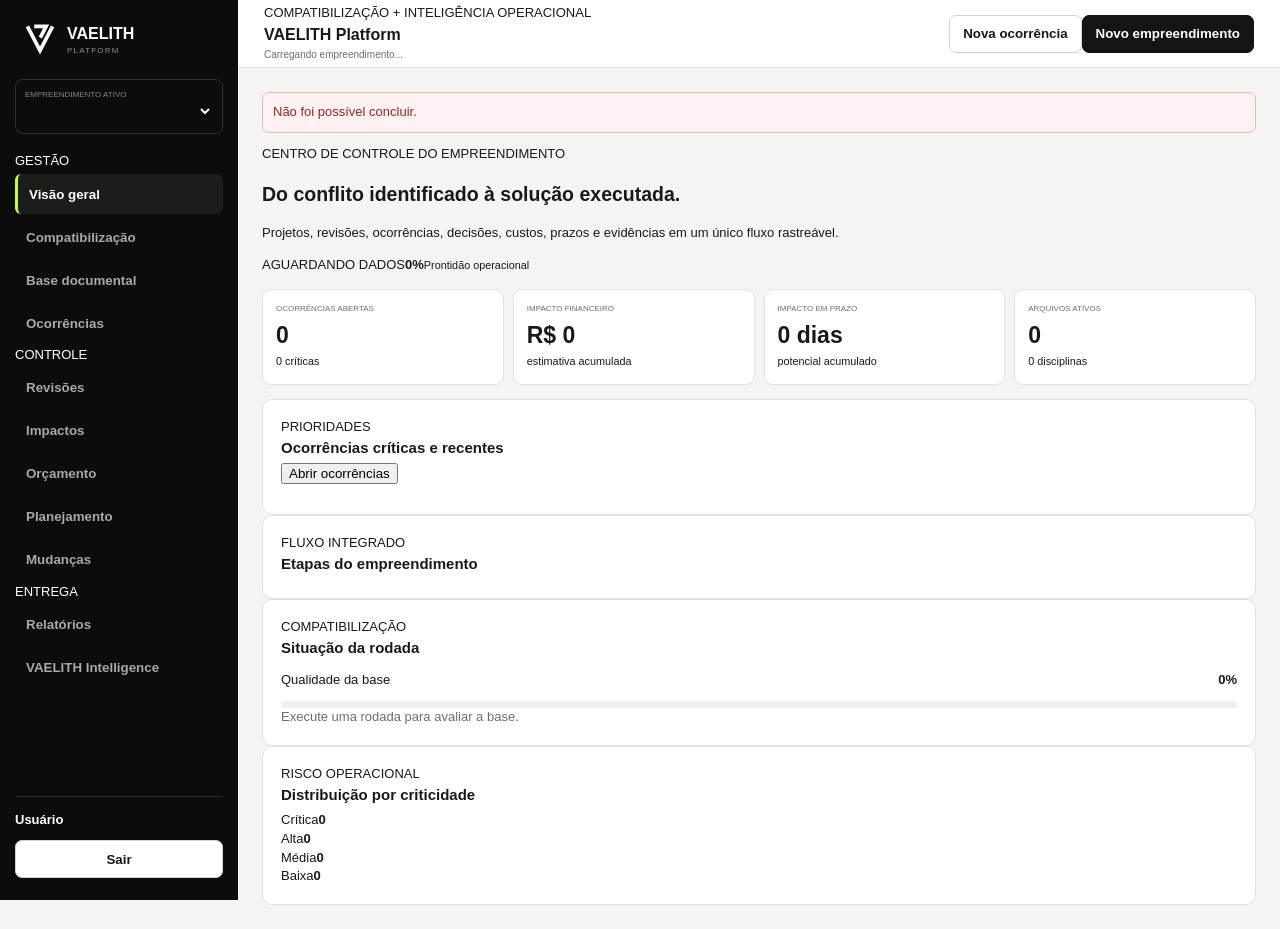
==== commit d5fa0d85: "feat: redesign unified platform shell and navigation" ====
--- a/app.html
+++ b/app.html
@@ -1 +1 @@
-<!doctype html><html lang="pt-BR"><head><meta charset="utf-8"><meta name="viewport" content="width=device-width,initial-scale=1"><title>Vaelith Labs | Compatibilização de Projetos</title><link rel="stylesheet" href="/app.css"></head><body><div class="shell"><aside class="side"><a class="brand" href="#"><svg viewBox="0 0 100 100"><path d="M13 13 L50 84 L87 13" fill="none" stroke="currentColor" stroke-width="11"/><path d="M33 13 H68 L51 46" fill="none" stroke="currentColor" stroke-width="11"/></svg><span><strong>Vaelith Labs</strong><small>SOLUÇÕES EM ENGENHARIA</small></span></a><div class="project-pick"><span>Empreendimento</span><select id="projectSelect"></select></div><nav class="nav"><button class="on" data-view="coordination">Compatibilização</button><button data-view="base">Base documental</button><button data-view="issues">Ocorrências</button><button data-view="budget">Equalização orçamentária</button><button data-view="report">Relatório e liberação</button></nav><div class="user"><b id="userName">Usuário</b><span id="userEmail"></span><button class="btn" id="logout">Sair</button></div></aside><main class="main"><header class="top"><div><h1 id="projectTitle">Coordenação integrada</h1><p id="projectMeta">Carregando empreendimento...</p></div><button class="btn primary" id="newProject">Novo empreendimento</button></header><div class="content"><div class="error" id="error"></div><section class="view on" id="coordination"><div class="title-row"><div><h2>Compatibilização integrada</h2><p>Todos os projetos são organizados, alinhados por revisão e cruzados por interfaces técnicas.</p></div><span class="badge" id="gate">AGUARDANDO</span></div><div class="workflow" id="workflow"></div><div class="metrics"><div class="metric"><span>Arquivos</span><b id="mFiles">0</b></div><div class="metric"><span>Disciplinas</span><b id="mDisc">0</b></div><div class="metric"><span>Pacotes de interface</span><b id="mPackages">0</b></div><div class="metric"><span>Ocorrências</span><b id="mIssues">0</b></div></div><div class="grid"><article class="panel"><h3>Matriz entre disciplinas</h3><p>Cada célula representa um pacote de conferência entre dois projetos.</p><div class="matrix-wrap"><div class="matrix" id="matrix"></div></div></article><aside class="side-info"><article class="panel"><h3>Prontidão da rodada</h3><div class="readiness"><span>Qualidade da base</span><b id="readiness">0%</b></div><div class="bar"><i id="readinessBar" style="width:0"></i></div></article><article class="panel"><h3>Como o motor trabalha</h3><div class="stage"><span>1. Inventário</span><b>Arquivos</b></div><div class="stage"><span>2. Revisões</span><b>Base única</b></div><div class="stage"><span>3. Cobertura</span><b>Disciplinas</b></div><div class="stage"><span>4. Interfaces</span><b>Pares técnicos</b></div><div class="stage"><span>5. Liberação</span><b>Decisão</b></div><button class="btn accent" id="run" style="width:100%;margin-top:12px">Executar rodada</button></article><article class="panel"><h3>Etapa geométrica</h3><p id="geometry">Aguardando modelos IFC.</p></article></aside></div><article class="panel" style="margin-top:14px"><h3>Prioridades da rodada</h3><div class="list" id="priorityList"></div></article></section><section class="view" id="base"><div class="title-row"><div><h2>Base documental</h2><p>Adicione arquitetura, estrutura, elétrica, hidráulica, climatização, incêndio, memoriais, orçamento e cronograma.</p></div><span class="badge">ATÉ 4 MB POR ARQUIVO NESTA FASE</span></div><label class="drop" id="dropZone"><div><b>Selecionar vários arquivos</b><p>PDF, DWG, DXF, IFC, RVT, XLSX, CSV, MPP e imagens técnicas</p><input id="fileInput" type="file" multiple accept=".pdf,.dwg,.dxf,.ifc,.rvt,.xlsx,.xls,.csv,.mpp,.doc,.docx,.png,.jpg,.jpeg"><button class="btn" type="button" id="chooseFiles">Escolher arquivos</button></div></label><div class="panel" style="margin-top:12px"><div class="title-row" style="margin-bottom:8px"><div><h3>Fila de envio</h3><p id="queueSummary">Nenhum arquivo selecionado.</p></div><button class="btn primary" id="upload" disabled>Enviar fila</button></div><div class="list" id="uploadQueue"></div></div><table class="files"><thead><tr><th>Arquivo</th><th>Disciplina</th><th>Revisão</th><th>Formato</th><th>Tamanho</th><th>Ações</th></tr></thead><tbody id="fileRows"></tbody></table></section><section class="view" id="issues"><div class="title-row"><div><h2>Ocorrências</h2><p>Pendências documentais e pacotes de interfaces que exigem conferência.</p></div></div><div class="list" id="issueList"></div></section><section class="view" id="budget"><div class="title-row"><div><h2>Equalização orçamentária</h2><p>Cruza categorias da planilha com as disciplinas e projetos recebidos.</p></div><button class="btn" id="refreshBudget">Atualizar leitura</button></div><div class="metrics"><div class="metric"><span>Itens lidos</span><b id="bItems">0</b></div><div class="metric"><span>Valor total</span><b id="bTotal">R$ 0,00</b></div><div class="metric"><span>Categorias</span><b id="bCats">0</b></div><div class="metric"><span>Sem classificação</span><b id="bUnmatched">0</b></div></div><article class="panel"><h3>Projetos × orçamento</h3><p>Uma categoria sem projeto relacionado indica risco de falta de compatibilização; um projeto sem item orçamentário indica possível omissão de custo.</p><table class="files"><thead><tr><th>Categoria</th><th>Valor identificado</th><th>Projeto recebido</th><th>Situação</th></tr></thead><tbody id="budgetRows"></tbody></table></article></section><section class="view" id="report"><div class="title-row"><div><h2>Relatório e liberação</h2><p>A rodada só pode ser liberada depois que os bloqueios forem tratados.</p></div><button class="btn primary" id="export">Exportar relatório</button></div><article class="panel"><h3 id="reportTitle">Nenhuma rodada executada</h3><p id="reportText">Execute a compatibilização para consolidar a base.</p><div class="list" id="reportList"></div></article></section></div></main></div><div class="modal" id="modal"><form id="projectForm"><h2>Novo empreendimento</h2><label class="field"><span>Nome</span><input id="pName" required></label><label class="field"><span>Cliente</span><input id="pClient"></label><label class="field"><span>Localização</span><input id="pLocation"></label><div class="row"><button class="btn" type="button" id="cancel">Cancelar</button><button class="btn primary">Criar</button></div></form></div><script src="/app.js"></script></body></html>+<!doctype html><html lang="pt-BR"><head><meta charset="utf-8"><meta name="viewport" content="width=device-width,initial-scale=1"><title>VAELITH Platform</title><link rel="stylesheet" href="/app.css"></head><body><div class="shell"><aside class="side"><a class="brand" href="#"><svg viewBox="0 0 100 100"><path d="M13 13 L50 84 L87 13" fill="none" stroke="currentColor" stroke-width="11"/><path d="M33 13 H68 L51 46" fill="none" stroke="currentColor" stroke-width="11"/></svg><span><strong>VAELITH</strong><small>PLATFORM</small></span></a><div class="project-pick"><span>Empreendimento ativo</span><select id="projectSelect"></select></div><nav class="nav"><div class="nav-group">GESTÃO</div><button class="on" data-view="overview">Visão geral</button><button data-view="coordination">Compatibilização</button><button data-view="base">Base documental</button><button data-view="issues">Ocorrências</button><div class="nav-group">CONTROLE</div><button data-view="revisions">Revisões</button><button data-view="impacts">Impactos</button><button data-view="budget">Orçamento</button><button data-view="planning">Planejamento</button><button data-view="changes">Mudanças</button><div class="nav-group">ENTREGA</div><button data-view="report">Relatórios</button><button data-view="intelligence">VAELITH Intelligence</button></nav><div class="user"><b id="userName">Usuário</b><span id="userEmail"></span><button class="btn ghost" id="logout">Sair</button></div></aside><main class="main"><header class="top"><div><span class="top-kicker">COMPATIBILIZAÇÃO + INTELIGÊNCIA OPERACIONAL</span><h1 id="projectTitle">VAELITH Platform</h1><p id="projectMeta">Carregando empreendimento...</p></div><div class="top-actions"><button class="btn" id="quickIssue">Nova ocorrência</button><button class="btn primary" id="newProject">Novo empreendimento</button></div></header><div class="content"><div class="error" id="error"></div><section class="view on" id="overview"><div class="overview-hero"><div><span class="eyebrow">CENTRO DE CONTROLE DO EMPREENDIMENTO</span><h2>Do conflito identificado à solução executada.</h2><p>Projetos, revisões, ocorrências, decisões, custos, prazos e evidências em um único fluxo rastreável.</p></div><div class="hero-state"><span id="overviewGate">AGUARDANDO DADOS</span><b id="overviewReadiness">0%</b><small>Prontidão operacional</small></div></div><div class="metrics premium"><div class="metric dark"><span>Ocorrências abertas</span><b id="opOpen">0</b><small id="opCritical">0 críticas</small></div><div class="metric"><span>Impacto financeiro</span><b id="opCost">R$ 0</b><small>estimativa acumulada</small></div><div class="metric"><span>Impacto em prazo</span><b id="opDays">0 dias</b><small>potencial acumulado</small></div><div class="metric"><span>Arquivos ativos</span><b id="opFiles">0</b><small id="opDisciplines">0 disciplinas</small></div></div><div class="dashboard-grid"><article class="panel large"><div class="panel-title"><div><span class="eyebrow">PRIORIDADES</span><h3>Ocorrências críticas e recentes</h3></div><button class="link-btn" data-view="issues">Abrir ocorrências</button></div><div class="list" id="overviewIssues"></div></article><article class="panel"><span class="eyebrow">FLUXO INTEGRADO</span><h3>Etapas do empreendimento</h3><div class="unified-flow" id="unifiedFlow"></div></article></div><div class="dashboard-grid second"><article class="panel"><span class="eyebrow">COMPATIBILIZAÇÃO</span><h3>Situação da rodada</h3><div class="readiness"><span>Qualidade da base</span><b id="overviewCompat">0%</b></div><div class="bar"><i id="overviewCompatBar" style="width:0"></i></div><p class="panel-note" id="overviewCompatText">Execute uma rodada para avaliar a base.</p></article><article class="panel"><span class="eyebrow">RISCO OPERACIONAL</span><h3>Distribuição por criticidade</h3><div class="risk-grid"><div><span>Crítica</span><b id="riskCritical">0</b></div><div><span>Alta</span><b id="riskHigh">0</b></div><div><span>Média</span><b id="riskMedium">0</b></div><div><span>Baixa</span><b id="riskLow">0</b></div></div></article></div></section><section class="view" id="coordination"><div class="title-row"><div><span class="eyebrow">COMPATIBILIZAÇÃO</span><h2>Coordenação integrada de projetos</h2><p>Inventário, revisões, cobertura, interfaces técnicas e liberação da base.</p></div><span class="badge" id="gate">AGUARDANDO</span></div><div class="workflow" id="workflow"></div><div class="metrics"><div class="metric"><span>Arquivos</span><b id="mFiles">0</b></div><div class="metric"><span>Disciplinas</span><b id="mDisc">0</b></div><div class="metric"><span>Pacotes de interface</span><b id="mPackages">0</b></div><div class="metric"><span>Ocorrências</span><b id="mIssues">0</b></div></div><div class="grid"><article class="panel"><h3>Matriz entre disciplinas</h3><p>Cada célula representa um pacote de conferência entre dois projetos.</p><div class="matrix-wrap"><div class="matrix" id="matrix"></div></div></article><aside class="side-info"><article class="panel"><h3>Prontidão da rodada</h3><div class="readiness"><span>Qualidade da base</span><b id="readiness">0%</b></div><div class="bar"><i id="readinessBar" style="width:0"></i></div></article><article class="panel"><h3>Motor de compatibilização</h3><div class="stage"><span>1. Inventário</span><b>Arquivos</b></div><div class="stage"><span>2. Revisões</span><b>Base única</b></div><div class="stage"><span>3. Cobertura</span><b>Disciplinas</b></div><div class="stage"><span>4. Interfaces</span><b>Pares técnicos</b></div><div class="stage"><span>5. Liberação</span><b>Decisão</b></div><button class="btn accent" id="run">Executar rodada</button></article><article class="panel"><h3>Etapa geométrica</h3><p id="geometry">Aguardando modelos IFC.</p></article></aside></div><article class="panel spaced"><h3>Prioridades da rodada</h3><div class="list" id="priorityList"></div></article></section><section class="view" id="base"><div class="title-row"><div><span class="eyebrow">BASE DOCUMENTAL</span><h2>Documentos e revisões</h2><p>Projetos, memoriais, orçamento, cronograma e evidências técnicas.</p></div><span class="badge">ARMAZENAMENTO PERSISTENTE</span></div><label class="drop" id="dropZone"><div><b>Arraste ou selecione vários arquivos</b><p>PDF, DWG, DXF, IFC, RVT, XLSX, CSV, MPP e imagens técnicas</p><input id="fileInput" type="file" multiple accept=".pdf,.dwg,.dxf,.ifc,.rvt,.xlsx,.xls,.csv,.mpp,.doc,.docx,.png,.jpg,.jpeg"><button class="btn" type="button" id="chooseFiles">Escolher arquivos</button></div></label><div class="panel spaced"><div class="title-row compact"><div><h3>Fila de envio</h3><p id="queueSummary">Nenhum arquivo selecionado.</p></div><button class="btn primary" id="upload" disabled>Enviar fila</button></div><div class="list" id="uploadQueue"></div></div><table class="files"><thead><tr><th>Arquivo</th><th>Disciplina</th><th>Revisão</th><th>Formato</th><th>Tamanho</th><th>Ações</th></tr></thead><tbody id="fileRows"></tbody></table></section><section class="view" id="issues"><div class="title-row"><div><span class="eyebrow">OCORRÊNCIAS</span><h2>Gestão técnica e operacional</h2><p>Incompatibilidades, mudanças, riscos, responsáveis, prazos e decisões.</p></div><button class="btn primary" id="createIssue">Nova ocorrência</button></div><div class="metrics"><div class="metric"><span>Abertas</span><b id="issueOpen">0</b></div><div class="metric"><span>Críticas</span><b id="issueCritical">0</b></div><div class="metric"><span>Custo estimado</span><b id="issueCost">R$ 0</b></div><div class="metric"><span>Prazo estimado</span><b id="issueDays">0 dias</b></div></div><div class="list issue-cards" id="issueList"></div></section><section class="view" id="revisions"><div class="placeholder-page"><span class="eyebrow">REVISÕES</span><h2>Comparação e controle de versões</h2><p>Esta etapa será conectada à base documental para mostrar alterações, documentos afetados e ocorrências resolvidas ou reabertas.</p></div></section><section class="view" id="impacts"><div class="placeholder-page"><span class="eyebrow">IMPACTOS</span><h2>Custo, prazo e cadeia de consequência</h2><p>As ocorrências serão relacionadas a serviços, atividades, materiais, fornecedores e memória de cálculo.</p></div></section><section class="view" id="budget"><div class="title-row"><div><span class="eyebrow">ORÇAMENTO</span><h2>Equalização orçamentária</h2><p>Cruza categorias da planilha com as disciplinas e projetos recebidos.</p></div><button class="btn" id="refreshBudget">Atualizar leitura</button></div><div class="metrics"><div class="metric"><span>Itens lidos</span><b id="bItems">0</b></div><div class="metric"><span>Valor total</span><b id="bTotal">R$ 0,00</b></div><div class="metric"><span>Categorias</span><b id="bCats">0</b></div><div class="metric"><span>Sem classificação</span><b id="bUnmatched">0</b></div></div><article class="panel"><h3>Projetos × orçamento</h3><p>Uma categoria sem projeto relacionado indica risco de falta de compatibilização.</p><table class="files"><thead><tr><th>Categoria</th><th>Valor identificado</th><th>Projeto recebido</th><th>Situação</th></tr></thead><tbody id="budgetRows"></tbody></table></article></section><section class="view" id="planning"><div class="placeholder-page"><span class="eyebrow">PLANEJAMENTO</span><h2>Cronograma, restrições e recuperação</h2><p>As atividades afetadas pelas ocorrências serão conectadas ao impacto de prazo e ao plano de ação.</p></div></section><section class="view" id="changes"><div class="placeholder-page"><span class="eyebrow">MUDANÇAS</span><h2>Gestão de alterações</h2><p>Solicitação, justificativa, alternativas, aprovação, execução, verificação e encerramento.</p></div></section><section class="view" id="report"><div class="title-row"><div><span class="eyebrow">RELATÓRIOS</span><h2>Relatório e liberação</h2><p>A rodada só pode ser liberada depois que os bloqueios forem tratados.</p></div><button class="btn primary" id="export">Exportar relatório</button></div><article class="panel"><h3 id="reportTitle">Nenhuma rodada executada</h3><p id="reportText">Execute a compatibilização para consolidar a base.</p><div class="list" id="reportList"></div></article></section><section class="view" id="intelligence"><div class="intelligence-page"><div class="ai-mark">✦</div><span class="eyebrow">VAELITH INTELLIGENCE</span><h2>Assistente técnico do empreendimento</h2><p>Consulta documental, resumo executivo, análise de riscos e explicação dos impactos com indicação das fontes.</p><div class="ai-prompts"><button>Quais são as ocorrências críticas?</button><button>O que pode atrasar a entrega?</button><button>Resuma as decisões desta semana.</button></div></div></section></div></main></div><div class="modal" id="modal"><form id="projectForm"><h2>Novo empreendimento</h2><label class="field"><span>Nome</span><input id="pName" required></label><label class="field"><span>Cliente</span><input id="pClient"></label><label class="field"><span>Localização</span><input id="pLocation"></label><div class="row"><button class="btn" type="button" id="cancel">Cancelar</button><button class="btn primary">Criar</button></div></form></div><div class="modal" id="issueModal"><form id="issueForm"><h2>Nova ocorrência</h2><label class="field"><span>Título</span><input id="iTitle" required></label><label class="field"><span>Descrição</span><textarea id="iDescription" required></textarea></label><div class="form-grid"><label class="field"><span>Tipo</span><select id="iType"><option value="incompatibilidade">Incompatibilidade</option><option value="nao_conformidade">Não conformidade</option><option value="risco">Risco</option><option value="mudanca">Mudança</option><option value="restricao">Restrição</option><option value="pendencia">Pendência</option></select></label><label class="field"><span>Criticidade</span><select id="iSeverity"><option value="media">Média</option><option value="alta">Alta</option><option value="critica">Crítica</option><option value="baixa">Baixa</option></select></label></div><label class="field"><span>Localização</span><input id="iLocation"></label><label class="field"><span>Disciplinas, separadas por vírgula</span><input id="iDisciplines"></label><label class="field"><span>Responsável</span><input id="iAssignee"></label><div class="row"><button class="btn" type="button" id="cancelIssue">Cancelar</button><button class="btn primary">Criar ocorrência</button></div></form></div><script src="/app.js"></script><script src="/supabase-upload.js"></script><script src="/unified-ui.js"></script></body></html>
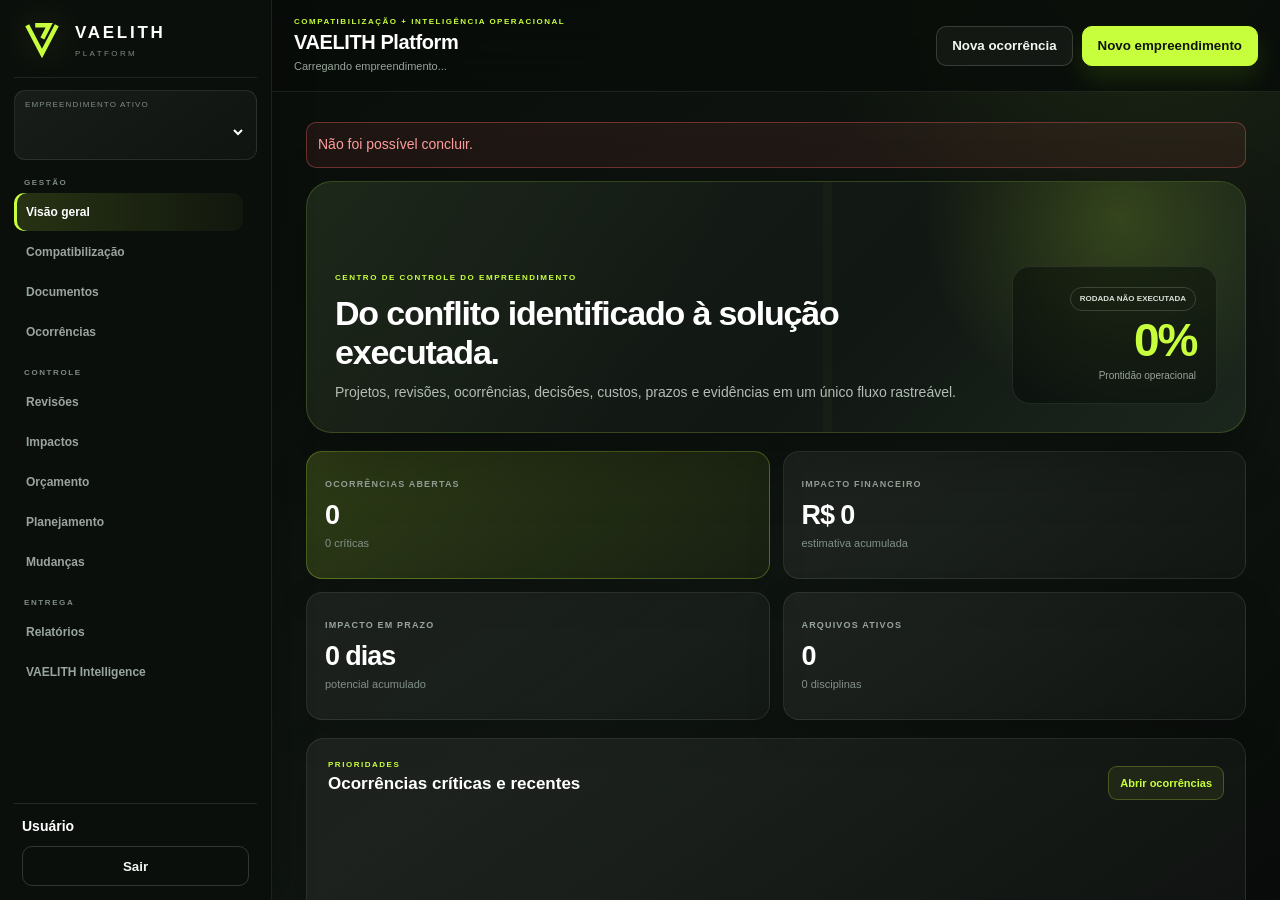
==== commit a0340ced: "fix: load consolidated visual system and correct documents labels" ====
--- a/app.html
+++ b/app.html
@@ -1 +1 @@
-<!doctype html><html lang="pt-BR"><head><meta charset="utf-8"><meta name="viewport" content="width=device-width,initial-scale=1"><title>VAELITH Platform</title><link rel="stylesheet" href="/app.css"></head><body><div class="shell"><aside class="side"><a class="brand" href="#"><svg viewBox="0 0 100 100"><path d="M13 13 L50 84 L87 13" fill="none" stroke="currentColor" stroke-width="11"/><path d="M33 13 H68 L51 46" fill="none" stroke="currentColor" stroke-width="11"/></svg><span><strong>VAELITH</strong><small>PLATFORM</small></span></a><div class="project-pick"><span>Empreendimento ativo</span><select id="projectSelect"></select></div><nav class="nav"><div class="nav-group">GESTÃO</div><button class="on" data-view="overview">Visão geral</button><button data-view="coordination">Compatibilização</button><button data-view="base">Base documental</button><button data-view="issues">Ocorrências</button><div class="nav-group">CONTROLE</div><button data-view="revisions">Revisões</button><button data-view="impacts">Impactos</button><button data-view="budget">Orçamento</button><button data-view="planning">Planejamento</button><button data-view="changes">Mudanças</button><div class="nav-group">ENTREGA</div><button data-view="report">Relatórios</button><button data-view="intelligence">VAELITH Intelligence</button></nav><div class="user"><b id="userName">Usuário</b><span id="userEmail"></span><button class="btn ghost" id="logout">Sair</button></div></aside><main class="main"><header class="top"><div><span class="top-kicker">COMPATIBILIZAÇÃO + INTELIGÊNCIA OPERACIONAL</span><h1 id="projectTitle">VAELITH Platform</h1><p id="projectMeta">Carregando empreendimento...</p></div><div class="top-actions"><button class="btn" id="quickIssue">Nova ocorrência</button><button class="btn primary" id="newProject">Novo empreendimento</button></div></header><div class="content"><div class="error" id="error"></div><section class="view on" id="overview"><div class="overview-hero"><div><span class="eyebrow">CENTRO DE CONTROLE DO EMPREENDIMENTO</span><h2>Do conflito identificado à solução executada.</h2><p>Projetos, revisões, ocorrências, decisões, custos, prazos e evidências em um único fluxo rastreável.</p></div><div class="hero-state"><span id="overviewGate">AGUARDANDO DADOS</span><b id="overviewReadiness">0%</b><small>Prontidão operacional</small></div></div><div class="metrics premium"><div class="metric dark"><span>Ocorrências abertas</span><b id="opOpen">0</b><small id="opCritical">0 críticas</small></div><div class="metric"><span>Impacto financeiro</span><b id="opCost">R$ 0</b><small>estimativa acumulada</small></div><div class="metric"><span>Impacto em prazo</span><b id="opDays">0 dias</b><small>potencial acumulado</small></div><div class="metric"><span>Arquivos ativos</span><b id="opFiles">0</b><small id="opDisciplines">0 disciplinas</small></div></div><div class="dashboard-grid"><article class="panel large"><div class="panel-title"><div><span class="eyebrow">PRIORIDADES</span><h3>Ocorrências críticas e recentes</h3></div><button class="link-btn" data-view="issues">Abrir ocorrências</button></div><div class="list" id="overviewIssues"></div></article><article class="panel"><span class="eyebrow">FLUXO INTEGRADO</span><h3>Etapas do empreendimento</h3><div class="unified-flow" id="unifiedFlow"></div></article></div><div class="dashboard-grid second"><article class="panel"><span class="eyebrow">COMPATIBILIZAÇÃO</span><h3>Situação da rodada</h3><div class="readiness"><span>Qualidade da base</span><b id="overviewCompat">0%</b></div><div class="bar"><i id="overviewCompatBar" style="width:0"></i></div><p class="panel-note" id="overviewCompatText">Execute uma rodada para avaliar a base.</p></article><article class="panel"><span class="eyebrow">RISCO OPERACIONAL</span><h3>Distribuição por criticidade</h3><div class="risk-grid"><div><span>Crítica</span><b id="riskCritical">0</b></div><div><span>Alta</span><b id="riskHigh">0</b></div><div><span>Média</span><b id="riskMedium">0</b></div><div><span>Baixa</span><b id="riskLow">0</b></div></div></article></div></section><section class="view" id="coordination"><div class="title-row"><div><span class="eyebrow">COMPATIBILIZAÇÃO</span><h2>Coordenação integrada de projetos</h2><p>Inventário, revisões, cobertura, interfaces técnicas e liberação da base.</p></div><span class="badge" id="gate">AGUARDANDO</span></div><div class="workflow" id="workflow"></div><div class="metrics"><div class="metric"><span>Arquivos</span><b id="mFiles">0</b></div><div class="metric"><span>Disciplinas</span><b id="mDisc">0</b></div><div class="metric"><span>Pacotes de interface</span><b id="mPackages">0</b></div><div class="metric"><span>Ocorrências</span><b id="mIssues">0</b></div></div><div class="grid"><article class="panel"><h3>Matriz entre disciplinas</h3><p>Cada célula representa um pacote de conferência entre dois projetos.</p><div class="matrix-wrap"><div class="matrix" id="matrix"></div></div></article><aside class="side-info"><article class="panel"><h3>Prontidão da rodada</h3><div class="readiness"><span>Qualidade da base</span><b id="readiness">0%</b></div><div class="bar"><i id="readinessBar" style="width:0"></i></div></article><article class="panel"><h3>Motor de compatibilização</h3><div class="stage"><span>1. Inventário</span><b>Arquivos</b></div><div class="stage"><span>2. Revisões</span><b>Base única</b></div><div class="stage"><span>3. Cobertura</span><b>Disciplinas</b></div><div class="stage"><span>4. Interfaces</span><b>Pares técnicos</b></div><div class="stage"><span>5. Liberação</span><b>Decisão</b></div><button class="btn accent" id="run">Executar rodada</button></article><article class="panel"><h3>Etapa geométrica</h3><p id="geometry">Aguardando modelos IFC.</p></article></aside></div><article class="panel spaced"><h3>Prioridades da rodada</h3><div class="list" id="priorityList"></div></article></section><section class="view" id="base"><div class="title-row"><div><span class="eyebrow">BASE DOCUMENTAL</span><h2>Documentos e revisões</h2><p>Projetos, memoriais, orçamento, cronograma e evidências técnicas.</p></div><span class="badge">ARMAZENAMENTO PERSISTENTE</span></div><label class="drop" id="dropZone"><div><b>Arraste ou selecione vários arquivos</b><p>PDF, DWG, DXF, IFC, RVT, XLSX, CSV, MPP e imagens técnicas</p><input id="fileInput" type="file" multiple accept=".pdf,.dwg,.dxf,.ifc,.rvt,.xlsx,.xls,.csv,.mpp,.doc,.docx,.png,.jpg,.jpeg"><button class="btn" type="button" id="chooseFiles">Escolher arquivos</button></div></label><div class="panel spaced"><div class="title-row compact"><div><h3>Fila de envio</h3><p id="queueSummary">Nenhum arquivo selecionado.</p></div><button class="btn primary" id="upload" disabled>Enviar fila</button></div><div class="list" id="uploadQueue"></div></div><table class="files"><thead><tr><th>Arquivo</th><th>Disciplina</th><th>Revisão</th><th>Formato</th><th>Tamanho</th><th>Ações</th></tr></thead><tbody id="fileRows"></tbody></table></section><section class="view" id="issues"><div class="title-row"><div><span class="eyebrow">OCORRÊNCIAS</span><h2>Gestão técnica e operacional</h2><p>Incompatibilidades, mudanças, riscos, responsáveis, prazos e decisões.</p></div><button class="btn primary" id="createIssue">Nova ocorrência</button></div><div class="metrics"><div class="metric"><span>Abertas</span><b id="issueOpen">0</b></div><div class="metric"><span>Críticas</span><b id="issueCritical">0</b></div><div class="metric"><span>Custo estimado</span><b id="issueCost">R$ 0</b></div><div class="metric"><span>Prazo estimado</span><b id="issueDays">0 dias</b></div></div><div class="list issue-cards" id="issueList"></div></section><section class="view" id="revisions"><div class="placeholder-page"><span class="eyebrow">REVISÕES</span><h2>Comparação e controle de versões</h2><p>Esta etapa será conectada à base documental para mostrar alterações, documentos afetados e ocorrências resolvidas ou reabertas.</p></div></section><section class="view" id="impacts"><div class="placeholder-page"><span class="eyebrow">IMPACTOS</span><h2>Custo, prazo e cadeia de consequência</h2><p>As ocorrências serão relacionadas a serviços, atividades, materiais, fornecedores e memória de cálculo.</p></div></section><section class="view" id="budget"><div class="title-row"><div><span class="eyebrow">ORÇAMENTO</span><h2>Equalização orçamentária</h2><p>Cruza categorias da planilha com as disciplinas e projetos recebidos.</p></div><button class="btn" id="refreshBudget">Atualizar leitura</button></div><div class="metrics"><div class="metric"><span>Itens lidos</span><b id="bItems">0</b></div><div class="metric"><span>Valor total</span><b id="bTotal">R$ 0,00</b></div><div class="metric"><span>Categorias</span><b id="bCats">0</b></div><div class="metric"><span>Sem classificação</span><b id="bUnmatched">0</b></div></div><article class="panel"><h3>Projetos × orçamento</h3><p>Uma categoria sem projeto relacionado indica risco de falta de compatibilização.</p><table class="files"><thead><tr><th>Categoria</th><th>Valor identificado</th><th>Projeto recebido</th><th>Situação</th></tr></thead><tbody id="budgetRows"></tbody></table></article></section><section class="view" id="planning"><div class="placeholder-page"><span class="eyebrow">PLANEJAMENTO</span><h2>Cronograma, restrições e recuperação</h2><p>As atividades afetadas pelas ocorrências serão conectadas ao impacto de prazo e ao plano de ação.</p></div></section><section class="view" id="changes"><div class="placeholder-page"><span class="eyebrow">MUDANÇAS</span><h2>Gestão de alterações</h2><p>Solicitação, justificativa, alternativas, aprovação, execução, verificação e encerramento.</p></div></section><section class="view" id="report"><div class="title-row"><div><span class="eyebrow">RELATÓRIOS</span><h2>Relatório e liberação</h2><p>A rodada só pode ser liberada depois que os bloqueios forem tratados.</p></div><button class="btn primary" id="export">Exportar relatório</button></div><article class="panel"><h3 id="reportTitle">Nenhuma rodada executada</h3><p id="reportText">Execute a compatibilização para consolidar a base.</p><div class="list" id="reportList"></div></article></section><section class="view" id="intelligence"><div class="intelligence-page"><div class="ai-mark">✦</div><span class="eyebrow">VAELITH INTELLIGENCE</span><h2>Assistente técnico do empreendimento</h2><p>Consulta documental, resumo executivo, análise de riscos e explicação dos impactos com indicação das fontes.</p><div class="ai-prompts"><button>Quais são as ocorrências críticas?</button><button>O que pode atrasar a entrega?</button><button>Resuma as decisões desta semana.</button></div></div></section></div></main></div><div class="modal" id="modal"><form id="projectForm"><h2>Novo empreendimento</h2><label class="field"><span>Nome</span><input id="pName" required></label><label class="field"><span>Cliente</span><input id="pClient"></label><label class="field"><span>Localização</span><input id="pLocation"></label><div class="row"><button class="btn" type="button" id="cancel">Cancelar</button><button class="btn primary">Criar</button></div></form></div><div class="modal" id="issueModal"><form id="issueForm"><h2>Nova ocorrência</h2><label class="field"><span>Título</span><input id="iTitle" required></label><label class="field"><span>Descrição</span><textarea id="iDescription" required></textarea></label><div class="form-grid"><label class="field"><span>Tipo</span><select id="iType"><option value="incompatibilidade">Incompatibilidade</option><option value="nao_conformidade">Não conformidade</option><option value="risco">Risco</option><option value="mudanca">Mudança</option><option value="restricao">Restrição</option><option value="pendencia">Pendência</option></select></label><label class="field"><span>Criticidade</span><select id="iSeverity"><option value="media">Média</option><option value="alta">Alta</option><option value="critica">Crítica</option><option value="baixa">Baixa</option></select></label></div><label class="field"><span>Localização</span><input id="iLocation"></label><label class="field"><span>Disciplinas, separadas por vírgula</span><input id="iDisciplines"></label><label class="field"><span>Responsável</span><input id="iAssignee"></label><div class="row"><button class="btn" type="button" id="cancelIssue">Cancelar</button><button class="btn primary">Criar ocorrência</button></div></form></div><script src="/app.js"></script><script src="/supabase-upload.js"></script><script src="/unified-ui.js"></script></body></html>+<!doctype html><html lang="pt-BR"><head><meta charset="utf-8"><meta name="viewport" content="width=device-width,initial-scale=1"><title>VAELITH Platform</title><link rel="stylesheet" href="/platform-v3.css?v=20260729-2315"></head><body><div class="shell"><aside class="side"><a class="brand" href="#"><svg viewBox="0 0 100 100"><path d="M13 13 L50 84 L87 13" fill="none" stroke="currentColor" stroke-width="11"/><path d="M33 13 H68 L51 46" fill="none" stroke="currentColor" stroke-width="11"/></svg><span><strong>VAELITH</strong><small>PLATFORM</small></span></a><div class="project-pick"><span>Empreendimento ativo</span><select id="projectSelect"></select></div><nav class="nav"><div class="nav-group">GESTÃO</div><button class="on" data-view="overview">Visão geral</button><button data-view="coordination">Compatibilização</button><button data-view="base">Documentos</button><button data-view="issues">Ocorrências</button><div class="nav-group">CONTROLE</div><button data-view="revisions">Revisões</button><button data-view="impacts">Impactos</button><button data-view="budget">Orçamento</button><button data-view="planning">Planejamento</button><button data-view="changes">Mudanças</button><div class="nav-group">ENTREGA</div><button data-view="report">Relatórios</button><button data-view="intelligence">VAELITH Intelligence</button></nav><div class="user"><b id="userName">Usuário</b><span id="userEmail"></span><button class="btn ghost" id="logout">Sair</button></div></aside><main class="main"><header class="top"><div><span class="top-kicker">COMPATIBILIZAÇÃO + INTELIGÊNCIA OPERACIONAL</span><h1 id="projectTitle">VAELITH Platform</h1><p id="projectMeta">Carregando empreendimento...</p></div><div class="top-actions"><button class="btn" id="quickIssue">Nova ocorrência</button><button class="btn primary" id="newProject">Novo empreendimento</button></div></header><div class="content"><div class="error" id="error"></div><section class="view on" id="overview"><div class="overview-hero"><div><span class="eyebrow">CENTRO DE CONTROLE DO EMPREENDIMENTO</span><h2>Do conflito identificado à solução executada.</h2><p>Projetos, revisões, ocorrências, decisões, custos, prazos e evidências em um único fluxo rastreável.</p></div><div class="hero-state"><span id="overviewGate">AGUARDANDO DADOS</span><b id="overviewReadiness">0%</b><small>Prontidão operacional</small></div></div><div class="metrics premium"><div class="metric dark"><span>Ocorrências abertas</span><b id="opOpen">0</b><small id="opCritical">0 críticas</small></div><div class="metric"><span>Impacto financeiro</span><b id="opCost">R$ 0</b><small>estimativa acumulada</small></div><div class="metric"><span>Impacto em prazo</span><b id="opDays">0 dias</b><small>potencial acumulado</small></div><div class="metric"><span>Arquivos ativos</span><b id="opFiles">0</b><small id="opDisciplines">0 disciplinas</small></div></div><div class="dashboard-grid"><article class="panel large"><div class="panel-title"><div><span class="eyebrow">PRIORIDADES</span><h3>Ocorrências críticas e recentes</h3></div><button class="link-btn" data-view="issues">Abrir ocorrências</button></div><div class="list" id="overviewIssues"></div></article><article class="panel"><span class="eyebrow">FLUXO INTEGRADO</span><h3>Etapas do empreendimento</h3><div class="unified-flow" id="unifiedFlow"></div></article></div><div class="dashboard-grid second"><article class="panel"><span class="eyebrow">COMPATIBILIZAÇÃO</span><h3>Situação da rodada</h3><div class="readiness"><span>Qualidade da base</span><b id="overviewCompat">0%</b></div><div class="bar"><i id="overviewCompatBar" style="width:0"></i></div><p class="panel-note" id="overviewCompatText">Execute uma rodada para avaliar a base.</p></article><article class="panel"><span class="eyebrow">RISCO OPERACIONAL</span><h3>Distribuição por criticidade</h3><div class="risk-grid"><div><span>Crítica</span><b id="riskCritical">0</b></div><div><span>Alta</span><b id="riskHigh">0</b></div><div><span>Média</span><b id="riskMedium">0</b></div><div><span>Baixa</span><b id="riskLow">0</b></div></div></article></div></section><section class="view" id="coordination"><div class="title-row"><div><span class="eyebrow">COMPATIBILIZAÇÃO</span><h2>Coordenação integrada de projetos</h2><p>Inventário, revisões, cobertura, interfaces técnicas e liberação da base.</p></div><span class="badge" id="gate">AGUARDANDO</span></div><div class="workflow" id="workflow"></div><div class="metrics"><div class="metric"><span>Arquivos</span><b id="mFiles">0</b></div><div class="metric"><span>Disciplinas</span><b id="mDisc">0</b></div><div class="metric"><span>Pacotes de interface</span><b id="mPackages">0</b></div><div class="metric"><span>Ocorrências</span><b id="mIssues">0</b></div></div><div class="grid"><article class="panel"><h3>Matriz entre disciplinas</h3><p>Cada célula representa um pacote de conferência entre dois projetos.</p><div class="matrix-wrap"><div class="matrix" id="matrix"></div></div></article><aside class="side-info"><article class="panel"><h3>Prontidão da rodada</h3><div class="readiness"><span>Qualidade da base</span><b id="readiness">0%</b></div><div class="bar"><i id="readinessBar" style="width:0"></i></div></article><article class="panel"><h3>Motor de compatibilização</h3><div class="stage"><span>1. Inventário</span><b>Arquivos</b></div><div class="stage"><span>2. Revisões</span><b>Base única</b></div><div class="stage"><span>3. Cobertura</span><b>Disciplinas</b></div><div class="stage"><span>4. Interfaces</span><b>Pares técnicos</b></div><div class="stage"><span>5. Liberação</span><b>Decisão</b></div><button class="btn accent" id="run">Executar rodada</button></article><article class="panel"><h3>Etapa geométrica</h3><p id="geometry">Aguardando modelos IFC.</p></article></aside></div><article class="panel spaced"><h3>Prioridades da rodada</h3><div class="list" id="priorityList"></div></article></section><section class="view" id="base"><div class="title-row"><div><span class="eyebrow">DOCUMENTOS</span><h2>Documentos e revisões</h2><p>Projetos, memoriais, orçamento, cronograma e evidências técnicas.</p></div><span class="badge">ARMAZENAMENTO PERSISTENTE</span></div><label class="drop" id="dropZone"><div><b>Arraste ou selecione vários arquivos</b><p>PDF, DWG, DXF, IFC, RVT, XLSX, CSV, MPP e imagens técnicas</p><input id="fileInput" type="file" multiple accept=".pdf,.dwg,.dxf,.ifc,.rvt,.xlsx,.xls,.csv,.mpp,.doc,.docx,.png,.jpg,.jpeg"><button class="btn" type="button" id="chooseFiles">Escolher arquivos</button></div></label><div class="panel spaced"><div class="title-row compact"><div><h3>Fila de envio</h3><p id="queueSummary">Nenhum arquivo selecionado.</p></div><button class="btn primary" id="upload" disabled>Enviar fila</button></div><div class="list" id="uploadQueue"></div></div><table class="files"><thead><tr><th>Arquivo</th><th>Disciplina</th><th>Revisão</th><th>Formato</th><th>Tamanho</th><th>Ações</th></tr></thead><tbody id="fileRows"></tbody></table></section><section class="view" id="issues"><div class="title-row"><div><span class="eyebrow">OCORRÊNCIAS</span><h2>Gestão técnica e operacional</h2><p>Incompatibilidades, mudanças, riscos, responsáveis, prazos e decisões.</p></div><button class="btn primary" id="createIssue">Nova ocorrência</button></div><div class="metrics"><div class="metric"><span>Abertas</span><b id="issueOpen">0</b></div><div class="metric"><span>Críticas</span><b id="issueCritical">0</b></div><div class="metric"><span>Custo estimado</span><b id="issueCost">R$ 0</b></div><div class="metric"><span>Prazo estimado</span><b id="issueDays">0 dias</b></div></div><div class="list issue-cards" id="issueList"></div></section><section class="view" id="revisions"><div class="placeholder-page"><span class="eyebrow">REVISÕES</span><h2>Comparação e controle de versões</h2><p>Esta etapa será conectada à base documental para mostrar alterações, documentos afetados e ocorrências resolvidas ou reabertas.</p></div></section><section class="view" id="impacts"><div class="placeholder-page"><span class="eyebrow">IMPACTOS</span><h2>Custo, prazo e cadeia de consequência</h2><p>As ocorrências serão relacionadas a serviços, atividades, materiais, fornecedores e memória de cálculo.</p></div></section><section class="view" id="budget"><div class="title-row"><div><span class="eyebrow">ORÇAMENTO</span><h2>Equalização orçamentária</h2><p>Cruza categorias da planilha com as disciplinas e projetos recebidos.</p></div><button class="btn" id="refreshBudget">Atualizar leitura</button></div><div class="metrics"><div class="metric"><span>Itens lidos</span><b id="bItems">0</b></div><div class="metric"><span>Valor total</span><b id="bTotal">R$ 0,00</b></div><div class="metric"><span>Categorias</span><b id="bCats">0</b></div><div class="metric"><span>Sem classificação</span><b id="bUnmatched">0</b></div></div><article class="panel"><h3>Projetos × orçamento</h3><p>Uma categoria sem projeto relacionado indica risco de falta de compatibilização.</p><table class="files"><thead><tr><th>Categoria</th><th>Valor identificado</th><th>Projeto recebido</th><th>Situação</th></tr></thead><tbody id="budgetRows"></tbody></table></article></section><section class="view" id="planning"><div class="placeholder-page"><span class="eyebrow">PLANEJAMENTO</span><h2>Cronograma, restrições e recuperação</h2><p>As atividades afetadas pelas ocorrências serão conectadas ao impacto de prazo e ao plano de ação.</p></div></section><section class="view" id="changes"><div class="placeholder-page"><span class="eyebrow">MUDANÇAS</span><h2>Gestão de alterações</h2><p>Solicitação, justificativa, alternativas, aprovação, execução, verificação e encerramento.</p></div></section><section class="view" id="report"><div class="title-row"><div><span class="eyebrow">RELATÓRIOS</span><h2>Relatório e liberação</h2><p>A rodada só pode ser liberada depois que os bloqueios forem tratados.</p></div><button class="btn primary" id="export">Exportar relatório</button></div><article class="panel"><h3 id="reportTitle">Nenhuma rodada executada</h3><p id="reportText">Execute a compatibilização para consolidar a base.</p><div class="list" id="reportList"></div></article></section><section class="view" id="intelligence"><div class="intelligence-page"><div class="ai-mark">✦</div><span class="eyebrow">VAELITH INTELLIGENCE</span><h2>Assistente técnico do empreendimento</h2><p>Consulta documental, resumo executivo, análise de riscos e explicação dos impactos com indicação das fontes.</p><div class="ai-prompts"><button>Quais são as ocorrências críticas?</button><button>O que pode atrasar a entrega?</button><button>Resuma as decisões desta semana.</button></div></div></section></div></main></div><div class="modal" id="modal"><form id="projectForm"><h2>Novo empreendimento</h2><label class="field"><span>Nome</span><input id="pName" required></label><label class="field"><span>Cliente</span><input id="pClient"></label><label class="field"><span>Localização</span><input id="pLocation"></label><div class="row"><button class="btn" type="button" id="cancel">Cancelar</button><button class="btn primary">Criar</button></div></form></div><div class="modal" id="issueModal"><form id="issueForm"><h2>Nova ocorrência</h2><label class="field"><span>Título</span><input id="iTitle" required></label><label class="field"><span>Descrição</span><textarea id="iDescription" required></textarea></label><div class="form-grid"><label class="field"><span>Tipo</span><select id="iType"><option value="incompatibilidade">Incompatibilidade</option><option value="nao_conformidade">Não conformidade</option><option value="risco">Risco</option><option value="mudanca">Mudança</option><option value="restricao">Restrição</option><option value="pendencia">Pendência</option></select></label><label class="field"><span>Criticidade</span><select id="iSeverity"><option value="media">Média</option><option value="alta">Alta</option><option value="critica">Crítica</option><option value="baixa">Baixa</option></select></label></div><label class="field"><span>Localização</span><input id="iLocation"></label><label class="field"><span>Disciplinas, separadas por vírgula</span><input id="iDisciplines"></label><label class="field"><span>Responsável</span><input id="iAssignee"></label><div class="row"><button class="btn" type="button" id="cancelIssue">Cancelar</button><button class="btn primary">Criar ocorrência</button></div></form></div><script src="/app.js?v=20260729-2315"></script><script src="/supabase-upload.js?v=20260729-2315"></script><script src="/unified-ui.js?v=20260729-2315"></script></body></html>
--- a/platform-v3.css
+++ b/platform-v3.css
@@ -0,0 +1,8 @@
+@import url('/app.css?v=20260729-2300');
+@import url('/ui-fixes.css?v=20260729-2300');
+
+:root{--bg:#080b09;--surface:#121813;--line:rgba(255,255,255,.09);--line2:rgba(255,255,255,.16);--ink:#f3f6f1;--muted:#99a59c;--accent:#c8ff3d;color-scheme:dark}
+*{box-sizing:border-box}html,body{width:100%;height:100%;margin:0;overflow:hidden!important}body{background:#080b09!important;color:var(--ink)!important;font-family:"Segoe UI Variable Text","Segoe UI Variable","Segoe UI",Arial,sans-serif!important;font-size:14px;line-height:1.55;-webkit-font-smoothing:antialiased;text-rendering:optimizeLegibility}.shell{width:100%;height:100vh!important;height:100dvh!important;min-height:0!important;display:grid!important;grid-template-columns:286px minmax(0,1fr)!important;overflow:hidden!important}.side{height:100%!important;min-height:0!important;position:relative!important;display:grid!important;grid-template-rows:auto auto minmax(0,1fr) auto!important;overflow:hidden!important;padding:18px 14px 14px!important;background:radial-gradient(circle at 18% 0%,rgba(200,255,61,.09),transparent 25%),#090c0a!important;border-right:1px solid var(--line)!important}.brand,.project-pick,.user{min-width:0!important}.brand{padding:2px 8px 16px!important}.brand svg{width:40px!important;height:40px!important;color:var(--accent)!important}.project-pick{width:100%!important;margin:12px 0 8px!important;padding:10px 11px 11px!important;overflow:hidden!important;border-radius:13px!important}.project-pick span{display:block!important;margin-bottom:6px!important;font-size:8px!important;line-height:1.2!important;letter-spacing:.16em!important}.project-pick select{display:block!important;width:100%!important;min-width:0!important;max-width:100%!important;height:34px!important;margin:0!important;padding:0 26px 0 0!important;overflow:hidden!important;border:0!important;background:transparent!important;color:#fff!important;white-space:nowrap!important;text-overflow:ellipsis!important;font-size:11px!important;line-height:1.2!important;font-weight:750!important}.nav{min-width:0!important;min-height:0!important;display:block!important;overflow-x:hidden!important;overflow-y:auto!important;padding:2px 4px 20px 0!important;scrollbar-gutter:stable;scrollbar-width:thin;scrollbar-color:#3b473d transparent}.nav-group{display:block!important;margin:14px 10px 6px!important;padding-top:3px!important;color:#69766d!important;font-size:8px!important;line-height:1!important;letter-spacing:.2em!important;font-weight:900!important}.nav button{display:block!important;width:100%!important;min-width:0!important;min-height:39px!important;margin:2px 0!important;padding:0 13px!important;overflow:hidden!important;border-radius:10px!important;background:transparent!important;color:#9aa59d!important;text-align:left!important;white-space:nowrap!important;text-overflow:ellipsis!important;font-size:12px!important;line-height:1.2!important;font-weight:750!important}.nav button:hover{background:rgba(255,255,255,.05)!important;color:#fff!important}.nav button.on{background:linear-gradient(90deg,rgba(200,255,61,.15),rgba(200,255,61,.035))!important;color:#fff!important;box-shadow:inset 3px 0 var(--accent)!important}.user{margin:0!important;padding:12px 8px 0!important;background:#090c0a!important;border-top:1px solid var(--line)!important}.main{height:100%!important;min-height:0!important;overflow-x:hidden!important;overflow-y:auto!important;background:radial-gradient(circle at 86% -8%,rgba(200,255,61,.085),transparent 27%),linear-gradient(145deg,#0a0e0b,#101611 58%,#090c0a)!important}.top{min-height:92px!important;position:sticky!important;top:0!important;display:flex!important;align-items:center!important;justify-content:space-between!important;gap:24px!important;padding:15px 32px!important;background:rgba(9,13,10,.88)!important;border-bottom:1px solid var(--line)!important;backdrop-filter:blur(22px)!important}.top>div:first-child{min-width:0!important}.top-kicker,.eyebrow{display:block!important;color:var(--accent)!important;font-family:inherit!important;font-size:8px!important;line-height:1.2!important;letter-spacing:.19em!important;font-weight:900!important}.top h1{max-width:900px!important;margin:4px 0 0!important;overflow:hidden!important;color:#fff!important;white-space:nowrap!important;text-overflow:ellipsis!important;font-family:inherit!important;font-size:20px!important;line-height:1.15!important;letter-spacing:-.02em!important;font-weight:760!important}.top p{margin:5px 0 0!important;color:var(--muted)!important;font-family:inherit!important;font-size:10px!important;line-height:1.35!important}.content{width:100%!important;max-width:1640px!important;margin:0 auto!important;padding:30px 32px 72px!important}.view{display:none!important;min-width:0!important}.view.on{display:block!important;height:auto!important;overflow:visible!important}.overview-hero{min-height:252px!important;position:relative!important;display:grid!important;grid-template-columns:minmax(0,1fr) 230px!important;align-items:end!important;gap:30px!important;overflow:hidden!important;padding:34px!important;border:1px solid rgba(200,255,61,.18)!important;border-radius:26px!important;background:linear-gradient(120deg,rgba(200,255,61,.035),transparent 42%),linear-gradient(135deg,#172019,#111713 58%,#1b261d)!important;box-shadow:0 24px 64px rgba(0,0,0,.28)!important}.overview-hero>div{position:relative!important;z-index:1!important;min-width:0!important}.overview-hero h2{max-width:820px!important;margin:12px 0 10px!important;color:#fff!important;font-family:inherit!important;font-size:39px!important;line-height:1.06!important;letter-spacing:-.045em!important;font-weight:760!important}.overview-hero p{max-width:720px!important;margin:0!important;color:#b3bdb5!important;font-family:inherit!important;font-size:14px!important;line-height:1.65!important}.hero-state{min-width:0!important;display:flex!important;flex-direction:column!important;align-items:flex-end!important;justify-content:center!important;gap:8px!important;padding:20px!important;border:1px solid var(--line)!important;border-radius:18px!important;background:rgba(6,10,7,.46)!important;text-align:right!important}.hero-state span{display:inline-flex!important;max-width:100%!important;padding:6px 9px!important;border:1px solid var(--line2)!important;border-radius:999px!important;color:#d8dfd9!important;font-size:8px!important;line-height:1.2!important;font-weight:900!important;white-space:nowrap!important}.hero-state b{display:block!important;margin:0!important;color:var(--accent)!important;font-family:inherit!important;font-size:46px!important;line-height:.95!important;letter-spacing:-.05em!important;font-weight:780!important}.hero-state small{display:block!important;color:var(--muted)!important;font-size:10px!important;line-height:1.25!important}.metrics{display:grid!important;grid-template-columns:repeat(4,minmax(0,1fr))!important;gap:13px!important;margin:18px 0!important}.metric{min-width:0!important;min-height:128px!important;display:flex!important;flex-direction:column!important;justify-content:center!important;padding:18px!important;overflow:hidden!important;border:1px solid var(--line)!important;border-radius:16px!important;background:linear-gradient(145deg,rgba(255,255,255,.064),rgba(255,255,255,.025))!important;box-shadow:0 14px 40px rgba(0,0,0,.12)!important}.metric.dark{border-color:rgba(200,255,61,.28)!important;background:linear-gradient(145deg,rgba(200,255,61,.18),rgba(200,255,61,.045))!important}.metric span{display:block!important;color:var(--muted)!important;font-size:9px!important;line-height:1.2!important;letter-spacing:.13em!important;font-weight:800!important}.metric b{display:block!important;margin-top:11px!important;overflow:hidden!important;color:#fff!important;white-space:nowrap!important;text-overflow:ellipsis!important;font-family:inherit!important;font-size:29px!important;line-height:1.05!important;letter-spacing:-.04em!important;font-weight:760!important}.metric small{display:block!important;margin-top:6px!important;color:#829087!important;font-size:11px!important;line-height:1.25!important}.dashboard-grid{display:grid!important;grid-template-columns:minmax(0,1.5fr) minmax(340px,.72fr)!important;gap:14px!important;align-items:start!important}.dashboard-grid.second{grid-template-columns:repeat(2,minmax(0,1fr))!important;margin-top:14px!important}.dashboard-grid>*{min-width:0!important}.panel{min-width:0!important;padding:21px!important;overflow:hidden!important;border:1px solid var(--line)!important;border-radius:18px!important;background:linear-gradient(145deg,rgba(255,255,255,.058),rgba(255,255,255,.023))!important;box-shadow:0 18px 50px rgba(0,0,0,.14)!important}.panel.large{min-height:386px!important}.panel h3{margin:4px 0 5px!important;color:#fff!important;font-family:inherit!important;font-size:17px!important;line-height:1.25!important;font-weight:750!important}.panel p{margin:0!important;color:var(--muted)!important;font-family:inherit!important;font-size:13px!important;line-height:1.6!important}.panel-title,.title-row{display:flex!important;align-items:flex-end!important;justify-content:space-between!important;gap:18px!important}.link-btn{min-height:34px!important;padding:0 11px!important;border:1px solid rgba(200,255,61,.24)!important;border-radius:9px!important;background:rgba(200,255,61,.065)!important;color:var(--accent)!important;font-family:inherit!important;font-size:11px!important;font-weight:800!important}.unified-flow{display:grid!important;gap:8px!important;margin-top:15px!important}.flow-step{display:grid!important;grid-template-columns:29px minmax(0,1fr)!important;align-items:center!important;gap:10px!important;padding:10px 11px!important;border:1px solid var(--line)!important;border-radius:11px!important;background:rgba(255,255,255,.025)!important}.flow-step i{width:27px!important;height:27px!important;display:grid!important;place-items:center!important;border-radius:50%!important;background:#090d0a!important;color:var(--accent)!important;font-size:9px!important;font-weight:900!important}.flow-step span{overflow:hidden!important;color:#d4dbd5!important;white-space:nowrap!important;text-overflow:ellipsis!important;font-size:11px!important;font-weight:700!important}.flow-step.done{border-color:rgba(200,255,61,.22)!important;background:linear-gradient(90deg,rgba(200,255,61,.09),transparent)!important}.empty{padding:30px!important;text-align:center!important;color:var(--muted)!important}.placeholder-page,.intelligence-page{border-color:var(--line)!important;background:radial-gradient(circle at 75% 25%,rgba(200,255,61,.1),transparent 32%),linear-gradient(145deg,rgba(255,255,255,.055),rgba(255,255,255,.018))!important}.modal form{background:#151b16!important;color:#fff!important}
+@media(max-width:1280px) and (min-width:821px){.shell{grid-template-columns:244px minmax(0,1fr)!important}.content{padding:24px 22px 58px!important}.overview-hero{grid-template-columns:minmax(0,1fr) 205px!important;padding:28px!important}.overview-hero h2{font-size:34px!important}.dashboard-grid,.dashboard-grid.second,.grid{grid-template-columns:1fr!important}.metrics{grid-template-columns:repeat(2,minmax(0,1fr))!important}.issue-cards{grid-template-columns:1fr!important}.top{padding-left:22px!important;padding-right:22px!important}}
+@media(max-height:760px) and (min-width:821px){.side{padding-top:11px!important;padding-bottom:9px!important}.brand{padding-bottom:9px!important}.brand svg{width:34px!important;height:34px!important}.project-pick{margin:7px 0 4px!important;padding:7px 9px!important}.project-pick select{height:29px!important}.nav button{min-height:31px!important}.nav-group{margin-top:6px!important;margin-bottom:3px!important;padding-top:2px!important}.user{padding-top:7px!important}.top{min-height:74px!important}.content{padding-top:20px!important}}
+@media(max-width:820px){html,body{height:auto!important;min-height:100%!important;overflow-x:hidden!important;overflow-y:auto!important}.shell{height:auto!important;min-height:100vh!important;display:block!important;overflow:visible!important}.side{width:100%!important;height:auto!important;position:sticky!important;top:0!important;display:grid!important;grid-template-columns:minmax(120px,auto) minmax(0,1fr)!important;grid-template-areas:"brand project" "nav nav"!important;grid-template-rows:auto auto!important;gap:8px 10px!important;padding:9px 10px 8px!important;border-right:0!important;border-bottom:1px solid var(--line)!important}.brand{grid-area:brand!important;padding:0!important;border-bottom:0!important}.project-pick{grid-area:project!important;margin:0!important;padding:6px 8px!important}.project-pick span{display:none!important}.nav{grid-area:nav!important;display:flex!important;gap:6px!important;overflow-x:auto!important;overflow-y:hidden!important;padding:2px 0 4px!important}.nav-group{display:none!important}.nav button{flex:0 0 auto!important;width:auto!important;min-height:36px!important;margin:0!important;padding:0 12px!important}.user{display:none!important}.main{height:auto!important;min-height:100vh!important;overflow:visible!important}.top{position:relative!important;min-height:70px!important;padding:12px 15px!important}.top-actions{display:none!important}.content{padding:18px 14px 48px!important}.overview-hero{min-height:0!important;grid-template-columns:1fr!important;padding:24px!important}.overview-hero h2{font-size:30px!important}.hero-state{align-items:flex-start!important;text-align:left!important}.metrics,.dashboard-grid,.dashboard-grid.second,.grid,.form-grid{grid-template-columns:1fr!important}.title-row,.panel-title{align-items:flex-start!important;flex-direction:column!important}.files{display:block!important;overflow-x:auto!important;white-space:nowrap!important}}
